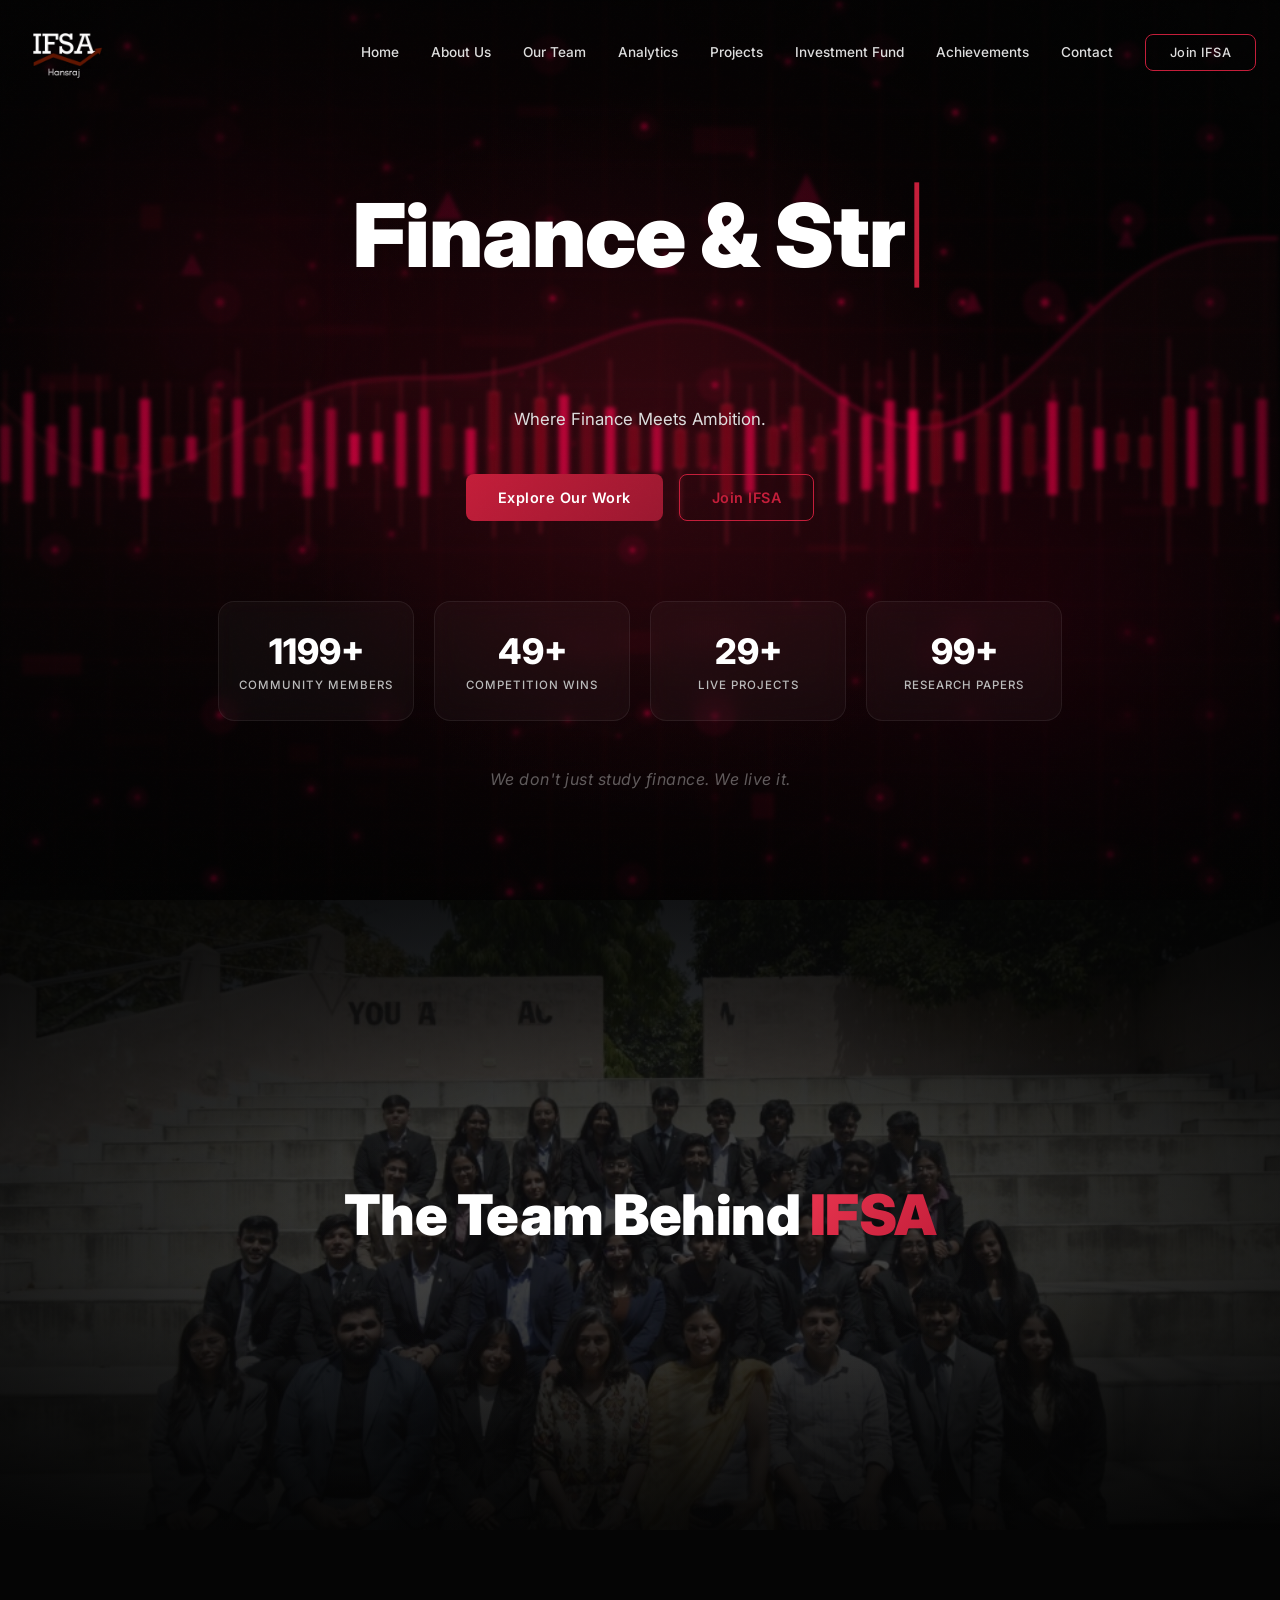
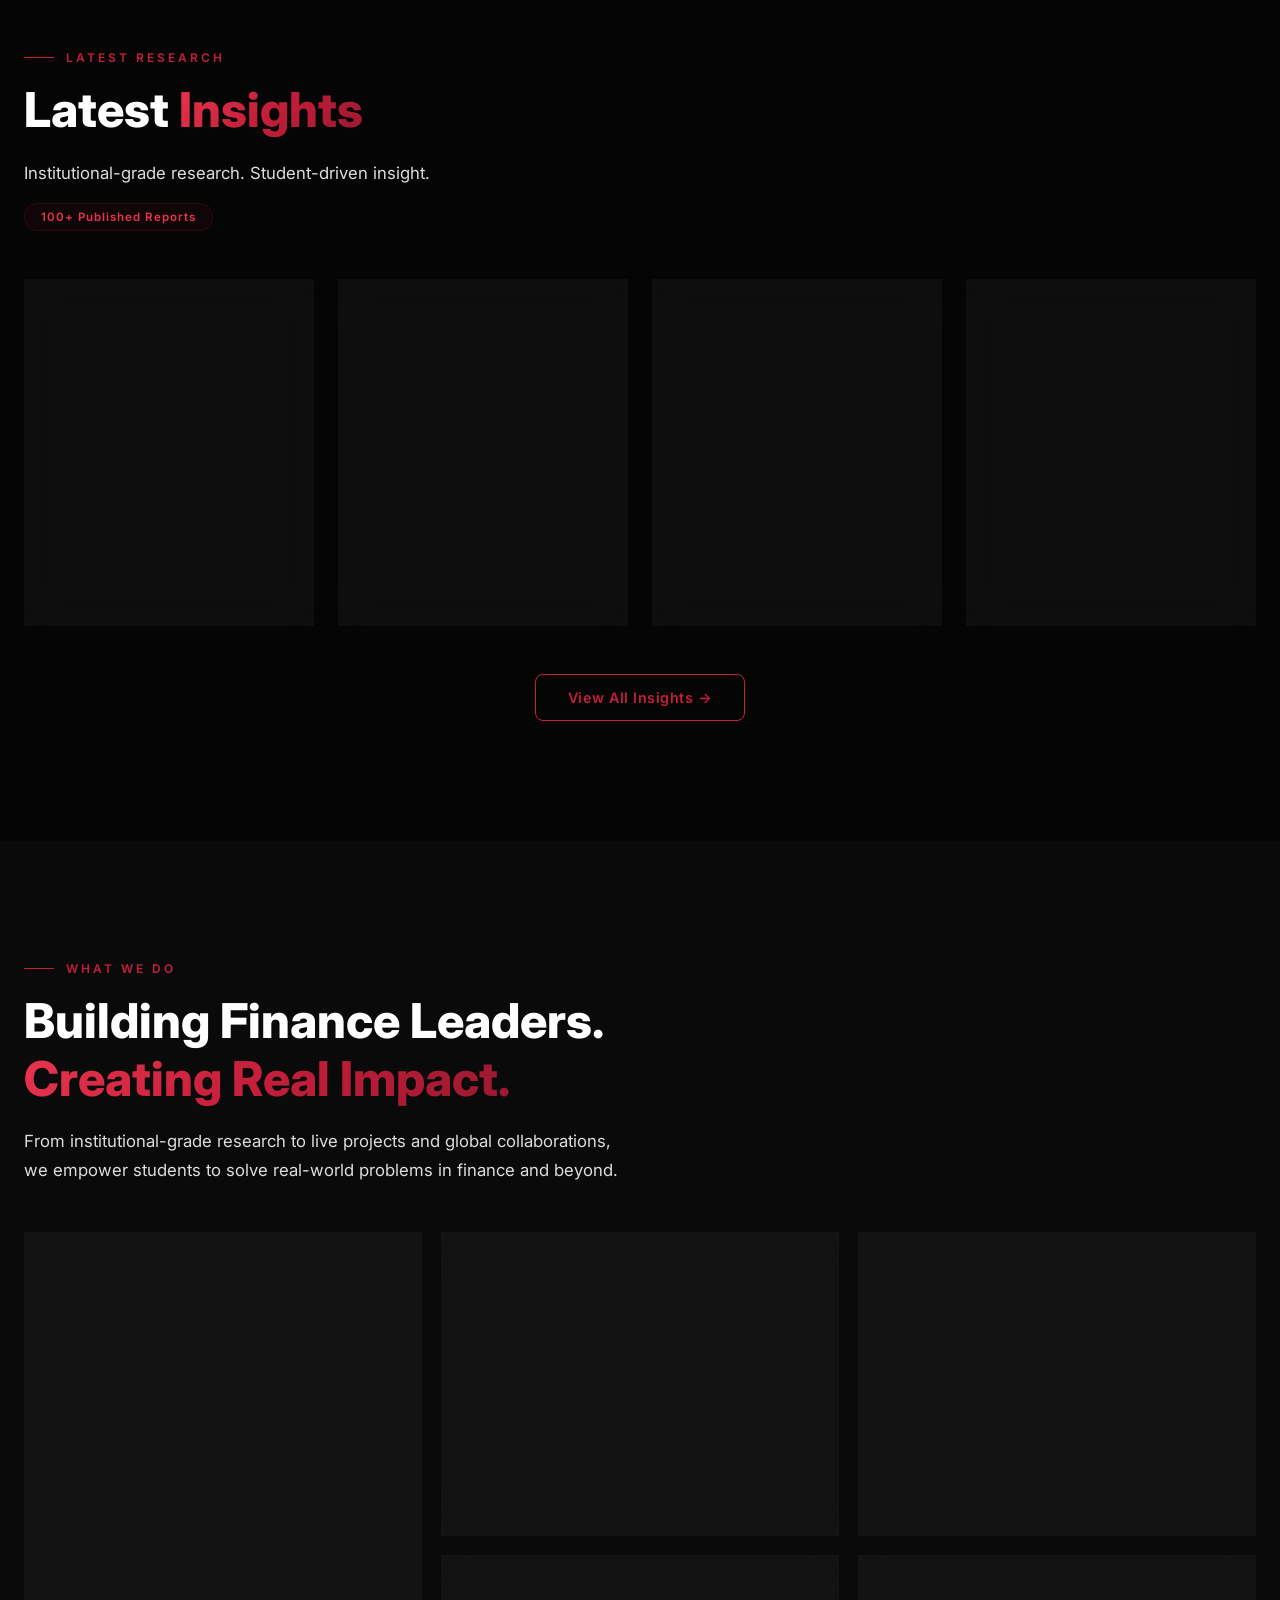
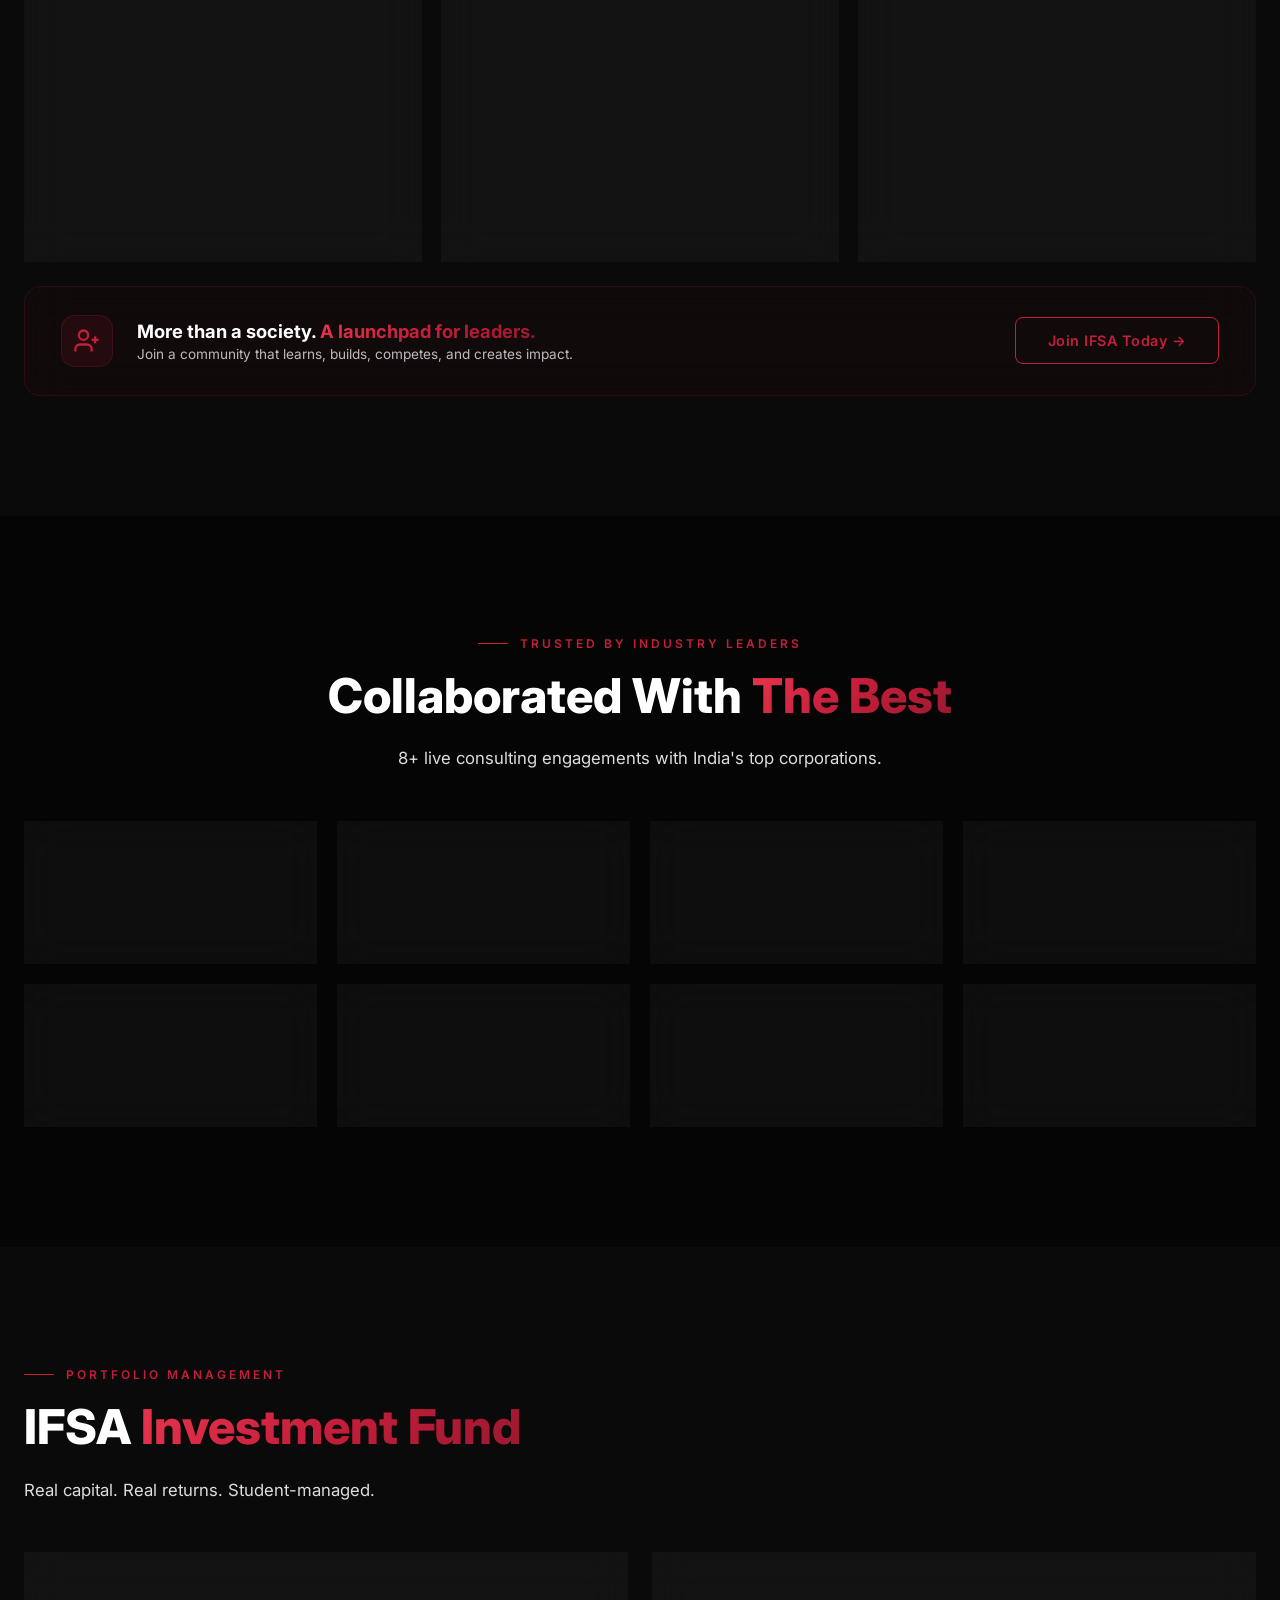
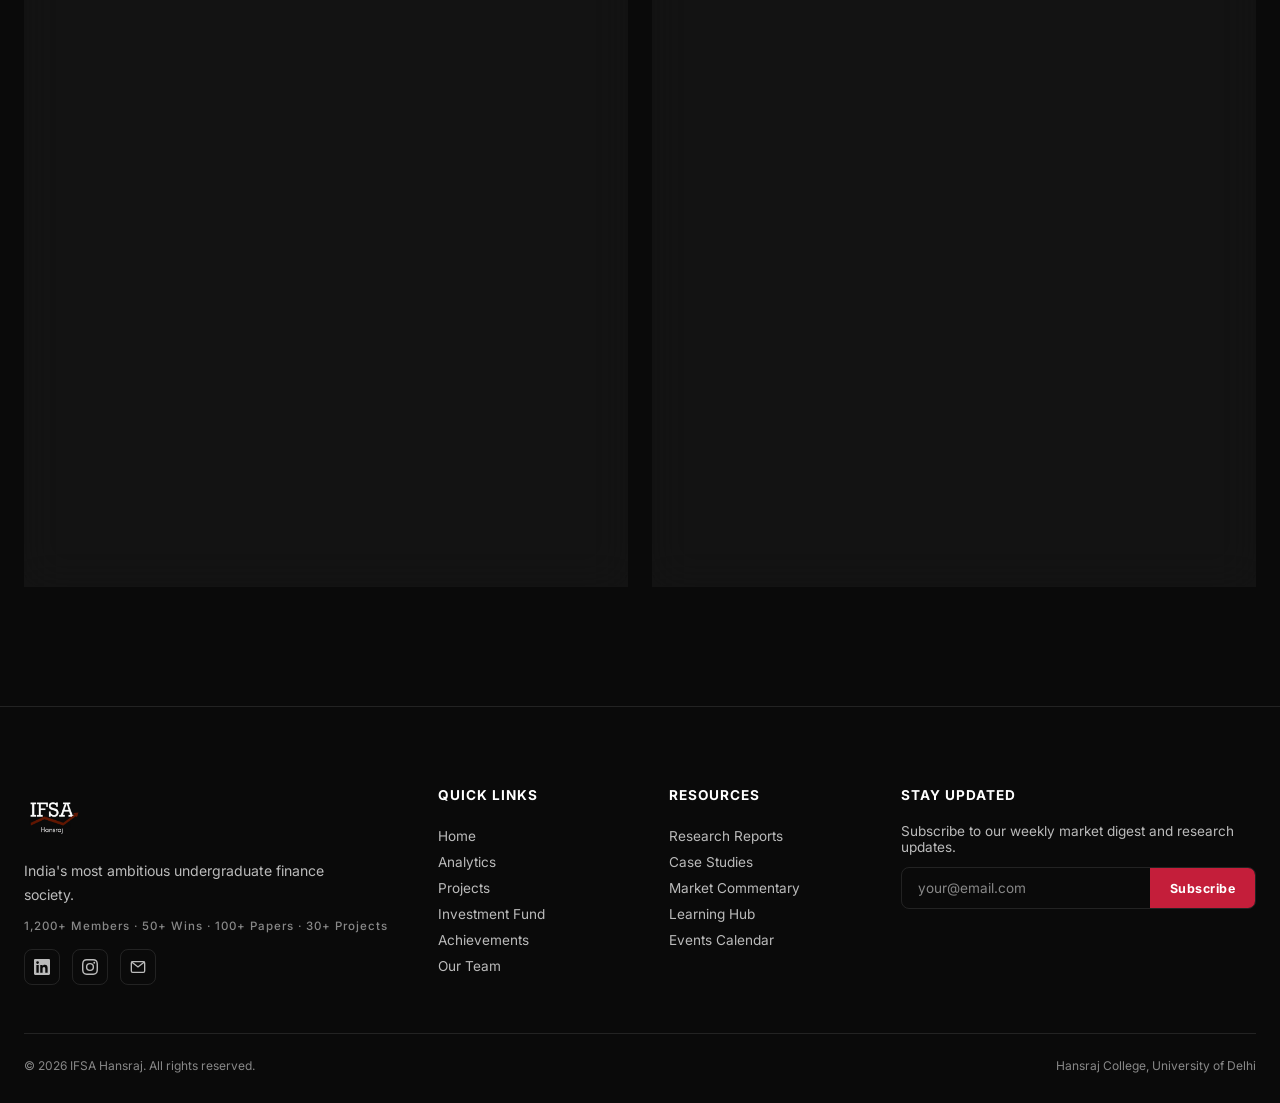
==== index.html @ 0f953695 "Add CX Partners logo - all 8 client logos complete" ====
<!DOCTYPE html>
<html lang="en">
<head>
  <meta charset="UTF-8">
  <meta name="viewport" content="width=device-width, initial-scale=1.0">
  <title>IFSA Hansraj — India's Premier Undergraduate Finance Society</title>
  <meta name="description" content="IFSA Hansraj is a student-run organization at Hansraj College driving impact through research, consulting, and capital markets. Join India's next generation of finance leaders.">
  <meta name="keywords" content="IFSA, Hansraj College, finance, consulting, research, capital markets, student organization">
  <link rel="stylesheet" href="styles.css">
</head>
<body>

<!-- ========== NAVBAR ========== -->
<nav class="navbar" id="navbar">
  <div class="container">
    <a href="#" class="nav-logo">
      <div class="logo-icon"><img src="images/ifsa-logo.png" alt="IFSA Logo"></div>
    </a>
    <div class="nav-links">
      <a href="#hero">Home</a>
      <a href="about.html">About Us</a>
      <a href="team.html">Our Team</a>
      <a href="analytics.html">Analytics</a>
      <a href="projects.html">Projects</a>
      <a href="#fund">Investment Fund</a>
      <a href="achievements.html">Achievements</a>
      <a href="#contact">Contact</a>
      <a href="#join" class="btn-outline nav-cta"><span>Join IFSA</span></a>
    </div>

    <div class="mobile-toggle" id="mobileToggle" onclick="toggleMobile()">
      <span></span><span></span><span></span>
    </div>
  </div>
</nav>

<div class="mobile-menu" id="mobileMenu">
  <a href="#hero" onclick="closeMobile()">Home</a>
  <a href="about.html" onclick="closeMobile()">About Us</a>
  <a href="team.html">Our Team</a>
  <a href="analytics.html">IFSA Analytics</a>
  <a href="projects.html">Projects</a>
  <a href="#fund" onclick="closeMobile()">Investment Fund</a>
  <a href="achievements.html">Achievements</a>
  <a href="#contact" onclick="closeMobile()">Contact Us</a>
  <a href="#join" class="btn-outline" onclick="closeMobile()">Join IFSA</a>
</div>

<!-- ========== HERO ========== -->
<section class="hero" id="hero">
  <canvas id="heroCanvas"></canvas>
  <div class="hero-vignette"></div>
  <div id="heroGlow" class="hero-glow"></div>
  <div class="hero-orb hero-orb-1"></div>
  <div class="hero-orb hero-orb-2"></div>


  <div class="container hero-content">
    <div class="hero-center">
      <h1 class="hero-headline fade-up stagger-1"><span id="typewriter"></span><span class="type-cursor">|</span></h1>
      <p class="hero-desc fade-up stagger-2">Where Finance Meets Ambition.</p>
      <div class="hero-buttons fade-up stagger-3">
        <a href="#whatwedo" class="btn-gold"><span>Explore Our Work</span></a>
        <a href="#join" class="btn-outline"><span>Join IFSA</span></a>
      </div>
    </div>

    <div class="stats-row fade-up stagger-4">
      <div class="stat-card">
        <div class="stat-number" data-target="1200">0</div>
        <div class="stat-label">Community Members</div>
      </div>
      <div class="stat-card">
        <div class="stat-number" data-target="50">0</div>
        <div class="stat-label">Competition Wins</div>
      </div>
      <div class="stat-card">
        <div class="stat-number" data-target="30">0</div>
        <div class="stat-label">Live Projects</div>
      </div>
      <div class="stat-card">
        <div class="stat-number" data-target="100">0</div>
        <div class="stat-label">Research Papers</div>
      </div>
    </div>

    <p class="hero-manifesto fade-up stagger-5">We don't just study finance. We live it.</p>
  </div>
</section>


<!-- ========== TEAM SHOWCASE ========== -->
<section class="team-showcase" id="team-showcase">
  <div class="team-image-wrap fade-in">
    <img src="images/hero.png" alt="IFSA Hansraj Team" class="team-hero-img">
    <div class="team-image-overlay">
      <h2>The Team Behind <span class="highlight">IFSA</span></h2>
    </div>
  </div>
</section>

<!-- ========== LATEST INSIGHTS ========== -->
<section class="section-padding" id="insights">
  <div class="container">
    <div class="fade-up">
      <div class="section-label">Latest Research</div>
      <h2 class="section-title">Latest <span class="gold-text">Insights</span></h2>
      <p class="section-subtitle">Institutional-grade research. Student-driven insight.</p>
      <div class="proof-badge fade-up">100+ Published Reports</div>
    </div>
    <div class="insights-grid">
      <div class="glass-card insight-card fade-up stagger-1">
        <div class="card-img"><img src="images/insight-economics.png" alt="Economics of Losing Money"></div>
        <div class="card-body">
          <span class="insight-tag">Behavioral Finance</span>
          <h3>Economics of Losing Money</h3>
          <p class="date">March 15, 2024</p>
        </div>
      </div>
      <div class="glass-card insight-card fade-up stagger-2">
        <div class="card-img"><img src="images/insight-energy.png" alt="The Energy Transition"></div>
        <div class="card-body">
          <span class="insight-tag">ESG & Sustainability</span>
          <h3>The Energy Transition: Funding the Shift</h3>
          <p class="date">February 28, 2024</p>
        </div>
      </div>
      <div class="glass-card insight-card fade-up stagger-3">
        <div class="card-img"><img src="images/insight-gold.png" alt="India's Gold Import Paradox"></div>
        <div class="card-body">
          <span class="insight-tag">Macroeconomics</span>
          <h3>Inside India's Gold Import Paradox</h3>
          <p class="date">February 10, 2024</p>
        </div>
      </div>
      <div class="glass-card insight-card fade-up stagger-4">
        <div class="card-img"><img src="images/insight-budget.png" alt="Union Budget 2024"></div>
        <div class="card-body">
          <span class="insight-tag">Policy Analysis</span>
          <h3>Union Budget 2024: Key Takeaways</h3>
          <p class="date">January 25, 2024</p>
        </div>
      </div>
    </div>
    <div class="insights-cta fade-up">
      <a href="#" class="btn-outline"><span>View All Insights →</span></a>
    </div>
  </div>
</section>

<!-- ========== WHAT WE DO (Bento Grid) ========== -->
<section class="section-padding" id="whatwedo" style="background: var(--dark-900);">
  <div class="container">
    <div class="fade-up" style="margin-bottom: 12px;">
      <div class="section-label">What We Do</div>
      <h2 class="section-title">Building Finance Leaders.<br><span class="gold-text">Creating Real Impact.</span></h2>
      <p class="section-subtitle">From institutional-grade research to live projects and global collaborations, we empower students to solve real-world problems in finance and beyond.</p>
    </div>
    <div class="bento-grid">
      <!-- 01 Research & Analytics (large) -->
      <div class="glass-card bento-card bento-large fade-up stagger-1">
        <div class="bento-header">
          <div class="bento-icon-wrap"><svg width="20" height="20" viewBox="0 0 24 24" fill="none" stroke="var(--gold)" stroke-width="2"><path d="M21 12V7H5a2 2 0 010-4h14v4"/><path d="M3 5v14a2 2 0 002 2h16v-5"/><path d="M18 12a2 2 0 100 4 2 2 0 000-4z"/></svg></div>
          <span class="bento-num">01</span>
        </div>
        <h3>Research & Analytics</h3>
        <p>Publishing institutional-grade equity research, macroeconomic analyses, and sector deep-dives followed by 1200+ finance enthusiasts.</p>
        <div class="bento-mini-stats">
          <div class="bento-mini-stat"><span class="bms-num">40+</span><span class="bms-label">Reports Published</span></div>
          <div class="bento-mini-stat"><span class="bms-num">1200+</span><span class="bms-label">Monthly Readers</span></div>
          <div class="bento-mini-stat"><span class="bms-num">10+</span><span class="bms-label">Sectors Covered</span></div>
        </div>
        <a href="analytics.html" class="bento-link">View Publications →</a>
      </div>

      <!-- 02 Competitions -->
      <div class="glass-card bento-card fade-up stagger-2">
        <div class="bento-header">
          <div class="bento-icon-wrap"><svg width="20" height="20" viewBox="0 0 24 24" fill="none" stroke="var(--gold)" stroke-width="2"><path d="M6 9H4.5a2.5 2.5 0 010-5H6"/><path d="M18 9h1.5a2.5 2.5 0 000-5H18"/><path d="M4 22h16"/><path d="M10 14.66V17c0 .55-.47.98-.97 1.21C7.85 18.75 7 20 7 22"/><path d="M14 14.66V17c0 .55.47.98.97 1.21C16.15 18.75 17 20 17 22"/><path d="M18 2H6v7a6 6 0 1012 0V2z"/></svg></div>
          <span class="bento-num">03</span>
        </div>
        <h3>Competitions</h3>
        <p>Representing IFSA across 50+ national and international competitions with a legacy of excellence.</p>
        <div class="bento-partner-logos">
          <span class="bento-partner">CFA Institute Challenge</span>
          <span class="bento-partner">Hult Prize</span>
          <span class="bento-partner">Goldman Sachs</span>
        </div>
      </div>

      <!-- 03 Global Exposure -->
      <div class="glass-card bento-card fade-up stagger-3">
        <div class="bento-header">
          <div class="bento-icon-wrap"><svg width="20" height="20" viewBox="0 0 24 24" fill="none" stroke="var(--gold)" stroke-width="2"><circle cx="12" cy="12" r="10"/><path d="M2 12h20"/><path d="M12 2a15.3 15.3 0 014 10 15.3 15.3 0 01-4 10 15.3 15.3 0 01-4-10 15.3 15.3 0 014-10z"/></svg></div>
          <span class="bento-num">05</span>
        </div>
        <h3>Global Exposure</h3>
        <p>Part of the International Finance Student Association network spanning 50+ countries with cross-border research collaborations.</p>
      </div>

      <!-- 04 Live Consulting -->
      <div class="glass-card bento-card fade-up stagger-4">
        <div class="bento-header">
          <div class="bento-icon-wrap"><svg width="20" height="20" viewBox="0 0 24 24" fill="none" stroke="var(--gold)" stroke-width="2"><path d="M16 21v-2a4 4 0 00-4-4H6a4 4 0 00-4 4v2"/><circle cx="9" cy="7" r="4"/><path d="M22 21v-2a4 4 0 00-3-3.87"/><path d="M16 3.13a4 4 0 010 7.75"/></svg></div>
          <span class="bento-num">02</span>
        </div>
        <h3>Live Consulting Projects</h3>
        <p>Partnering with corporates like Nykaa Fashion, HPCL, and REC on real-world strategy, market entry, and financial modeling engagements.</p>
        <div class="bento-partner-logos">
          <span class="bento-partner">Nykaa Fashion</span>
          <span class="bento-partner">HPCL</span>
          <span class="bento-partner">REC</span>
        </div>
        <a href="projects.html" class="bento-link">View Projects →</a>
      </div>

      <!-- 05 Investment Fund -->
      <div class="glass-card bento-card fade-up stagger-5">
        <div class="bento-header">
          <div class="bento-icon-wrap"><svg width="20" height="20" viewBox="0 0 24 24" fill="none" stroke="var(--gold)" stroke-width="2"><polyline points="22 7 13.5 15.5 8.5 10.5 2 17"/><polyline points="16 7 22 7 22 13"/></svg></div>
          <span class="bento-num">04</span>
        </div>
        <h3>Investment Fund</h3>
        <p>Managing a student-run investment fund with a diversified portfolio spanning equities, fixed income, and alternative assets.</p>
        <div class="bento-fund-preview">
          <span class="bfp-label">IFSA Fund Performance</span>
          <span class="bfp-value green">+18.7%</span>
          <span class="bfp-sub">YTD Return</span>
        </div>
      </div>
    </div>

    <!-- CTA -->
    <div class="bento-cta fade-up">
      <div class="bento-cta-inner glass-card">
        <div class="bento-cta-icon"><svg width="28" height="28" viewBox="0 0 24 24" fill="none" stroke="var(--gold)" stroke-width="2"><path d="M16 21v-2a4 4 0 00-4-4H6a4 4 0 00-4 4v2"/><circle cx="9" cy="7" r="4"/><line x1="19" y1="8" x2="19" y2="14"/><line x1="22" y1="11" x2="16" y2="11"/></svg></div>
        <div class="bento-cta-text">
          <h3>More than a society. <span class="gold-text">A launchpad for leaders.</span></h3>
          <p>Join a community that learns, builds, competes, and creates impact.</p>
        </div>
        <a href="#join" class="btn-outline"><span>Join IFSA Today →</span></a>
      </div>
    </div>
  </div>
</section>

<!-- ========== CLIENTS ========== -->
<section class="section-padding" id="clients">
  <div class="container">
    <div class="fade-up" style="text-align:center;">
      <div class="section-label" style="justify-content:center;">Trusted By Industry Leaders</div>
      <h2 class="section-title">Collaborated With <span class="gold-text">The Best</span></h2>
      <p class="section-subtitle" style="margin:0 auto;">8+ live consulting engagements with India's top corporations.</p>
    </div>
    <div class="clients-grid">
      <div class="glass-card client-card fade-up stagger-1"><img src="images/logos/nykaa-fashion.png" alt="Nykaa Fashion" class="client-logo"><span>Nykaa Fashion</span></div>
      <div class="glass-card client-card fade-up stagger-2"><img src="images/logos/hpcl.png" alt="HPCL" class="client-logo"><span>HPCL</span></div>
      <div class="glass-card client-card fade-up stagger-3"><img src="images/logos/rec.png" alt="REC" class="client-logo"><span>REC</span></div>
      <div class="glass-card client-card fade-up stagger-4"><img src="images/logos/decode-age.png" alt="Decode Age" class="client-logo"><span>Decode Age</span></div>
      <div class="glass-card client-card fade-up stagger-5"><img src="images/logos/cx-partners.png" alt="CX Partners" class="client-logo"><span>CX Partners</span></div>
      <div class="glass-card client-card fade-up stagger-6"><img src="images/logos/nsdl.png" alt="NSDL" class="client-logo"><span>NSDL</span></div>
      <div class="glass-card client-card fade-up stagger-7"><img src="images/logos/crowwd.png" alt="Crowwd" class="client-logo"><span>Crowwd</span></div>
      <div class="glass-card client-card fade-up stagger-8"><img src="images/logos/faad-network.png" alt="FAAD Network" class="client-logo"><span>FAAD Network</span></div>
    </div>
  </div>
</section>

<!-- ========== INVESTMENT FUND ========== -->
<section class="section-padding" id="fund" style="background: var(--dark-900);">
  <div class="container">
    <div class="fade-up">
      <div class="section-label">Portfolio Management</div>
      <h2 class="section-title">IFSA <span class="gold-text">Investment Fund</span></h2>
      <p class="section-subtitle">Real capital. Real returns. Student-managed.</p>
    </div>
    <div class="fund-grid">
      <div class="glass-card fund-panel fade-up stagger-1">
        <h3><span class="dot"></span> Portfolio Allocation</h3>
        <div class="donut-chart">
          <svg viewBox="0 0 120 120">
            <circle cx="60" cy="60" r="46" stroke="#1a3a1a" stroke-dasharray="289" stroke-dashoffset="0"/>
            <circle cx="60" cy="60" r="46" stroke="#C41E3A" stroke-dasharray="289" stroke-dashoffset="144.5"/>
            <circle cx="60" cy="60" r="46" stroke="#2196F3" stroke-dasharray="289" stroke-dashoffset="202.3"/>
            <circle cx="60" cy="60" r="46" stroke="#00C853" stroke-dasharray="289" stroke-dashoffset="231.2"/>
            <circle cx="60" cy="60" r="46" stroke="#FF9800" stroke-dasharray="289" stroke-dashoffset="260.1"/>
          </svg>
          <div class="donut-center">
            <span class="value">₹12.4L</span>
            <span class="label">AUM</span>
          </div>
        </div>
        <div class="chart-legend">
          <div class="legend-item"><span class="legend-dot" style="background:#C41E3A"></span>Equities 50%</div>
          <div class="legend-item"><span class="legend-dot" style="background:#2196F3"></span>Fixed Income 20%</div>
          <div class="legend-item"><span class="legend-dot" style="background:#00C853"></span>Gold 10%</div>
          <div class="legend-item"><span class="legend-dot" style="background:#FF9800"></span>Alternatives 10%</div>
          <div class="legend-item"><span class="legend-dot" style="background:#1a3a1a"></span>Cash 10%</div>
        </div>
      </div>
      <div class="glass-card fund-panel fade-up stagger-2">
        <h3><span class="dot"></span> Performance Metrics</h3>
        <div class="metric-row"><span class="metric-label">YTD Return</span><span class="metric-value green">+18.4%</span></div>
        <div class="metric-row"><span class="metric-label">Sharpe Ratio</span><span class="metric-value">1.82</span></div>
        <div class="metric-row"><span class="metric-label">Max Drawdown</span><span class="metric-value red">-6.2%</span></div>
        <div class="metric-row"><span class="metric-label">Alpha (vs Nifty 50)</span><span class="metric-value green">+4.1%</span></div>
        <div class="metric-row"><span class="metric-label">Beta</span><span class="metric-value">0.78</span></div>
        <div class="metric-row"><span class="metric-label">Win Rate</span><span class="metric-value green">68%</span></div>
        <h3 style="margin-top: 24px;"><span class="dot"></span> Top Holdings</h3>
        <div class="stock-cards">
          <div class="stock-card">
            <div class="ticker">HDFCBANK</div>
            <div class="company">HDFC Bank Ltd.</div>
            <div class="change up">▲ +12.3%</div>
          </div>
          <div class="stock-card">
            <div class="ticker">RELIANCE</div>
            <div class="company">Reliance Industries</div>
            <div class="change up">▲ +8.7%</div>
          </div>
          <div class="stock-card">
            <div class="ticker">TCS</div>
            <div class="company">Tata Consultancy</div>
            <div class="change down">▼ -2.1%</div>
          </div>
          <div class="stock-card">
            <div class="ticker">INFY</div>
            <div class="company">Infosys Ltd.</div>
            <div class="change up">▲ +5.4%</div>
          </div>
        </div>
      </div>
    </div>
  </div>
</section>

<!-- ========== FOOTER ========== -->
<footer class="footer" id="contact">
  <div class="container">
    <div class="footer-grid">
      <div class="footer-brand">
        <a href="#" class="nav-logo" style="font-size:1.5rem;">
          <div class="logo-icon" style="width:56px;height:56px;"><img src="images/ifsa-logo.png" alt="IFSA Logo"></div>
        </a>
        <p>India's most ambitious undergraduate finance society.</p>
        <div class="footer-proof">1,200+ Members · 50+ Wins · 100+ Papers · 30+ Projects</div>
        <div class="footer-social">
          <a href="https://www.linkedin.com/company/ifsa-network-hansraj-college/" target="_blank" rel="noopener" aria-label="LinkedIn"><svg width="16" height="16" viewBox="0 0 24 24" fill="currentColor"><path d="M20.447 20.452h-3.554v-5.569c0-1.328-.027-3.037-1.852-3.037-1.853 0-2.136 1.445-2.136 2.939v5.667H9.351V9h3.414v1.561h.046c.477-.9 1.637-1.85 3.37-1.85 3.601 0 4.267 2.37 4.267 5.455v6.286zM5.337 7.433a2.062 2.062 0 01-2.063-2.065 2.064 2.064 0 112.063 2.065zm1.782 13.019H3.555V9h3.564v11.452zM22.225 0H1.771C.792 0 0 .774 0 1.729v20.542C0 23.227.792 24 1.771 24h20.451C23.2 24 24 23.227 24 22.271V1.729C24 .774 23.2 0 22.222 0h.003z"/></svg></a>
          <a href="https://www.instagram.com/ifsa.hansraj/" target="_blank" rel="noopener" aria-label="Instagram"><svg width="16" height="16" viewBox="0 0 24 24" fill="currentColor"><path d="M12 2.163c3.204 0 3.584.012 4.85.07 3.252.148 4.771 1.691 4.919 4.919.058 1.265.069 1.645.069 4.849 0 3.205-.012 3.584-.069 4.849-.149 3.225-1.664 4.771-4.919 4.919-1.266.058-1.644.07-4.85.07-3.204 0-3.584-.012-4.849-.07-3.26-.149-4.771-1.699-4.919-4.92-.058-1.265-.07-1.644-.07-4.849 0-3.204.013-3.583.07-4.849.149-3.227 1.664-4.771 4.919-4.919 1.266-.057 1.645-.069 4.849-.069zM12 0C8.741 0 8.333.014 7.053.072 2.695.272.273 2.69.073 7.052.014 8.333 0 8.741 0 12c0 3.259.014 3.668.072 4.948.2 4.358 2.618 6.78 6.98 6.98C8.333 23.986 8.741 24 12 24c3.259 0 3.668-.014 4.948-.072 4.354-.2 6.782-2.618 6.979-6.98.059-1.28.073-1.689.073-4.948 0-3.259-.014-3.667-.072-4.947-.196-4.354-2.617-6.78-6.979-6.98C15.668.014 15.259 0 12 0zm0 5.838a6.162 6.162 0 100 12.324 6.162 6.162 0 000-12.324zM12 16a4 4 0 110-8 4 4 0 010 8zm6.406-11.845a1.44 1.44 0 100 2.881 1.44 1.44 0 000-2.881z"/></svg></a>
          <a href="mailto:hansraj@ifsa-network.com" aria-label="Email"><svg width="16" height="16" viewBox="0 0 24 24" fill="none" stroke="currentColor" stroke-width="2"><rect x="2" y="4" width="20" height="16" rx="2"/><path d="M22 4l-10 8L2 4"/></svg></a>
        </div>
      </div>
      <div class="footer-col">
        <h4>Quick Links</h4>
        <a href="#hero">Home</a>
        <a href="analytics.html">Analytics</a>
        <a href="projects.html">Projects</a>
        <a href="#fund">Investment Fund</a>
        <a href="achievements.html">Achievements</a>
        <a href="team.html">Our Team</a>
      </div>
      <div class="footer-col">
        <h4>Resources</h4>
        <a href="#">Research Reports</a>
        <a href="#">Case Studies</a>
        <a href="#">Market Commentary</a>
        <a href="#">Learning Hub</a>
        <a href="#">Events Calendar</a>
      </div>
      <div class="footer-col" id="join">
        <h4>Stay Updated</h4>
        <p style="font-size:0.85rem;color:var(--dark-300);margin-bottom:12px;">Subscribe to our weekly market digest and research updates.</p>
        <form name="newsletter" method="POST" data-netlify="true" netlify-honeypot="bot-field">
          <p style="display:none;"><label>Don't fill this out: <input name="bot-field" /></label></p>
          <div class="newsletter-input">
            <input type="email" name="email" placeholder="your@email.com" aria-label="Email for newsletter" required>
            <button type="submit">Subscribe</button>
          </div>
        </form>
      </div>
    </div>
    <div class="footer-bottom">
      <p>© 2024 IFSA Hansraj. All rights reserved.</p>
      <p>Hansraj College, University of Delhi</p>
    </div>

  </div>
</footer>

<!-- Scroll Progress Bar -->
<div class="scroll-progress" id="scrollProgress"></div>

<!-- ========== JAVASCRIPT ========== -->
<script src="content-loader.js"></script>
<script src="app.js"></script>

</body>
</html>
---- styles.css ----
/* ========== FONTS ========== */
@import url('https://fonts.googleapis.com/css2?family=Inter:wght@300;400;500;600;700;800;900&display=swap');

/* ========== CSS VARIABLES ========== */
:root {
  --gold: #C41E3A;
  --gold-light: #E8354F;
  --gold-dark: #9A1830;
  --gold-glow: rgba(196, 30, 58, 0.4);
  --dark-950: #050505;
  --dark-900: #0A0A0A;
  --dark-800: #111111;
  --dark-700: #1A1A1A;
  --dark-600: #222222;
  --dark-500: #333333;
  --dark-400: #888888;
  --dark-300: #BBBBBB;
  --dark-200: #DDDDDD;
  --dark-100: #F0F0F0;
  --green: #00C853;
  --red: #FF1744;
  --glass-bg: rgba(255, 255, 255, 0.04);
  --glass-border: rgba(255, 255, 255, 0.10);
  --glass-bg-hover: rgba(255, 255, 255, 0.07);
}

/* ========== RESET ========== */
*, *::before, *::after { margin: 0; padding: 0; box-sizing: border-box; }
html { scroll-behavior: smooth; font-size: 16px; }
body {
  font-family: 'Inter', -apple-system, BlinkMacSystemFont, sans-serif;
  background: var(--dark-950);
  color: #E0E0E0;
  overflow-x: hidden;
  -webkit-font-smoothing: antialiased;
}
/* Film grain overlay */
body::after {
  content: ''; position: fixed; inset: 0; z-index: 9999; pointer-events: none;
  background-image: url("data:image/svg+xml,%3Csvg viewBox='0 0 256 256' xmlns='http://www.w3.org/2000/svg'%3E%3Cfilter id='noise'%3E%3CfeTurbulence baseFrequency='0.9' numOctaves='4' stitchTiles='stitch'/%3E%3C/filter%3E%3Crect width='100%25' height='100%25' filter='url(%23noise)'/%3E%3C/svg%3E");
  opacity: 0.025; mix-blend-mode: overlay;
}
a { color: inherit; text-decoration: none; }
ul { list-style: none; }
img { max-width: 100%; display: block; }
button { font-family: inherit; cursor: pointer; border: none; background: none; }

/* ========== SCROLLBAR ========== */
::-webkit-scrollbar { width: 6px; }
::-webkit-scrollbar-track { background: var(--dark-900); }
::-webkit-scrollbar-thumb { background: var(--dark-500); border-radius: 3px; }
::-webkit-scrollbar-thumb:hover { background: var(--gold-dark); }

/* ========== UTILITIES ========== */
.container { max-width: 1280px; margin: 0 auto; padding: 0 24px; }
.section-padding { padding: 120px 0; }
.gold-text { background: linear-gradient(135deg, var(--gold-light), var(--gold), var(--gold-dark)); -webkit-background-clip: text; -webkit-text-fill-color: transparent; background-clip: text; }
.gold-line { width: 60px; height: 3px; background: linear-gradient(90deg, var(--gold), var(--gold-dark)); border-radius: 2px; }
.section-label { font-size: 0.75rem; font-weight: 600; letter-spacing: 3px; text-transform: uppercase; color: var(--gold); margin-bottom: 16px; display: flex; align-items: center; gap: 12px; }
.section-label::before { content: ''; width: 30px; height: 1px; background: var(--gold); }
.section-title { font-size: clamp(2rem, 4vw, 3rem); font-weight: 800; color: #fff; line-height: 1.2; margin-bottom: 20px; }
.section-subtitle { font-size: 1.05rem; color: var(--dark-200); line-height: 1.7; max-width: 600px; }

/* ========== GLASS CARD ========== */
.glass-card {
  background: var(--glass-bg);
  border: 1px solid var(--glass-border);
  border-radius: 16px;
  backdrop-filter: blur(20px);
  -webkit-backdrop-filter: blur(20px);
  transition: all 0.4s cubic-bezier(0.25, 0.46, 0.45, 0.94);
}
.glass-card:hover {
  background: var(--glass-bg-hover);
  border-color: rgba(196, 30, 58, 0.2);
  transform: translateY(-4px);
  box-shadow: 0 20px 60px rgba(0,0,0,0.3), 0 0 30px rgba(196, 30, 58, 0.05);
}

/* ========== BUTTONS ========== */
.btn-gold {
  display: inline-flex; align-items: center; gap: 8px;
  padding: 14px 32px; border-radius: 8px; font-weight: 600; font-size: 0.9rem;
  background: linear-gradient(135deg, var(--gold), var(--gold-dark));
  color: #fff; letter-spacing: 0.5px;
  transition: all 0.5s cubic-bezier(0.25,0.46,0.45,0.94);
  position: relative; overflow: hidden;
}
.btn-gold::before {
  content: ''; position: absolute; top: 0; left: -100%; width: 100%; height: 100%;
  background: linear-gradient(90deg, transparent, rgba(255,255,255,0.15), transparent);
  transition: left 0.6s ease;
}
.btn-gold:hover { transform: translateY(-3px); box-shadow: 0 10px 40px var(--gold-glow); }
.btn-gold:hover::before { left: 100%; }
.btn-gold span { position: relative; z-index: 1; }

.btn-outline {
  display: inline-flex; align-items: center; gap: 8px;
  padding: 14px 32px; border-radius: 8px; font-weight: 600; font-size: 0.9rem;
  border: 1.5px solid var(--gold); color: var(--gold);
  letter-spacing: 0.5px; transition: all 0.5s cubic-bezier(0.25,0.46,0.45,0.94);
  background: transparent; position: relative; overflow: hidden;
}
.btn-outline::before {
  content: ''; position: absolute; bottom: 0; left: 0; width: 100%; height: 0;
  background: rgba(196, 30, 58, 0.08);
  transition: height 0.4s ease;
  z-index: 0;
}
.btn-outline:hover::before { height: 100%; }
.btn-outline:hover {
  background: rgba(196, 30, 58, 0.1);
  box-shadow: 0 0 25px rgba(196, 30, 58, 0.15);
  transform: translateY(-3px);
}
.btn-outline span { position: relative; z-index: 1; }

/* ========== NAVBAR ========== */
.navbar {
  position: fixed; top: 0; left: 0; right: 0; z-index: 1000;
  padding: 12px 0;
  transition: all 0.4s ease;
}
.navbar.scrolled {
  background: rgba(5, 5, 5, 0.85);
  backdrop-filter: blur(20px); -webkit-backdrop-filter: blur(20px);
  padding: 8px 0;
  border-bottom: 1px solid var(--glass-border);
}
.navbar .container { display: flex; align-items: center; justify-content: space-between; }
.nav-logo { display: flex; align-items: center; gap: 10px; font-size: 1.3rem; font-weight: 800; }
.nav-logo .logo-icon {
  width: 80px; height: 80px; border-radius: 8px;
  overflow: hidden; display: flex; align-items: center; justify-content: center;
  background: transparent;
}
.nav-logo .logo-icon img { width: 100%; height: 100%; object-fit: contain; }
.nav-links { display: flex; align-items: center; gap: 32px; }
.nav-links a { font-size: 0.85rem; font-weight: 500; color: var(--dark-200); transition: color 0.3s; position: relative; }
.nav-links a::after { content: ''; position: absolute; bottom: -4px; left: 0; width: 0; height: 1.5px; background: var(--gold); transition: width 0.3s; }
.nav-links a:hover { color: #fff; }
.nav-links a:hover::after { width: 100%; }
.nav-cta { padding: 10px 24px !important; font-size: 0.8rem !important; }
.mobile-toggle { display: none; flex-direction: column; gap: 5px; cursor: pointer; z-index: 1001; }
.mobile-toggle span { width: 24px; height: 2px; background: #fff; transition: all 0.3s; border-radius: 1px; }
.mobile-toggle.active span:nth-child(1) { transform: rotate(45deg) translate(5px, 5px); }
.mobile-toggle.active span:nth-child(2) { opacity: 0; }
.mobile-toggle.active span:nth-child(3) { transform: rotate(-45deg) translate(5px, -5px); }
.mobile-menu {
  display: none; position: fixed; inset: 0; background: rgba(5,5,5,0.98);
  flex-direction: column; align-items: center; justify-content: center; gap: 28px;
  z-index: 999;
}
.mobile-menu.active { display: flex; }
.mobile-menu a { font-size: 1.2rem; font-weight: 600; color: var(--dark-200); transition: color 0.3s; }
.mobile-menu a:hover { color: var(--gold); }



/* ========== HERO ========== */
.hero {
  min-height: 100vh; position: relative; display: flex; align-items: center;
  justify-content: center; overflow: hidden; background: #030303;
}
#heroCanvas {
  position: absolute; inset: 0; z-index: 0; width: 100%; height: 100%;
  filter: blur(2px);
}
.hero-vignette {
  position: absolute; inset: 0; z-index: 1; pointer-events: none;
  background: radial-gradient(ellipse at center, transparent 30%, rgba(3,3,3,0.7) 100%);
}
.hero-content {
  position: relative; z-index: 2;
  padding-top: 140px; padding-bottom: 60px;
}
.hero-center { text-align: center; max-width: 880px; margin: 0 auto; }

/* Badge */
.hero-badge {
  display: inline-flex; align-items: center; gap: 10px;
  padding: 8px 20px; border-radius: 100px;
  background: rgba(196, 30, 58, 0.08);
  border: 1px solid rgba(196, 30, 58, 0.25);
  font-size: 0.75rem; font-weight: 600; color: var(--gold-light);
  letter-spacing: 1.5px; text-transform: uppercase;
  margin-bottom: 32px;
  animation: badgeGlow 3s ease-in-out infinite alternate;
}
.badge-dot {
  width: 6px; height: 6px; border-radius: 50%;
  background: var(--gold); animation: pulse-dot 2s infinite;
}
@keyframes badgeGlow {
  0% { box-shadow: 0 0 10px rgba(196,30,58,0); }
  100% { box-shadow: 0 0 25px rgba(196,30,58,0.12); }
}

.hero-headline {
  font-size: clamp(3rem, 7vw, 5.5rem); font-weight: 900;
  color: #fff; line-height: 1.02; margin-bottom: 24px;
  letter-spacing: -1px;
  min-height: 2.15em;
}
.hero-headline .highlight {
  background: linear-gradient(135deg, var(--gold-light), var(--gold));
  -webkit-background-clip: text; -webkit-text-fill-color: transparent;
  background-clip: text;
}
.type-cursor {
  color: var(--gold); font-weight: 300;
  animation: cursorBlink 0.8s step-end infinite;
}
@keyframes cursorBlink {
  0%, 100% { opacity: 1; }
  50% { opacity: 0; }
}
.hero-desc {
  font-size: 1.05rem; color: var(--dark-200); line-height: 1.8;
  max-width: 520px; margin: 0 auto 40px;
}
.hero-buttons {
  display: flex; gap: 16px; justify-content: center; flex-wrap: wrap;
  margin-bottom: 80px;
}

/* Stats Row */
.stats-row {
  display: grid; grid-template-columns: repeat(4, 1fr); gap: 20px;
  max-width: 900px; margin: 0 auto;
}
.stat-card {
  background: rgba(255,255,255,0.03); border: 1px solid rgba(255,255,255,0.07);
  border-radius: 16px; padding: 28px 20px; text-align: center;
  backdrop-filter: blur(12px); transition: all 0.4s;
  position: relative; overflow: hidden;
}
.stat-card::before {
  content: ''; position: absolute; top: 0; left: 50%; transform: translateX(-50%);
  width: 40px; height: 2px;
  background: linear-gradient(90deg, transparent, var(--gold), transparent);
  opacity: 0; transition: opacity 0.4s;
}
.stat-card:hover { border-color: rgba(196,30,58,0.3); transform: translateY(-3px); }
.stat-card:hover::before { opacity: 1; }
.stat-number { font-size: 2.2rem; font-weight: 800; color: #fff; margin-bottom: 6px; }
.stat-label { font-size: 0.72rem; color: var(--dark-300); font-weight: 500; letter-spacing: 1px; text-transform: uppercase; }

/* Scroll Indicator */
.hero-scroll-indicator {
  position: absolute; bottom: 32px; left: 50%; transform: translateX(-50%);
  z-index: 3; display: flex; flex-direction: column; align-items: center; gap: 8px;
}
.scroll-line {
  width: 1px; height: 40px; background: linear-gradient(180deg, var(--gold), transparent);
  animation: scrollPulse 2s ease-in-out infinite;
}
@keyframes scrollPulse {
  0%, 100% { opacity: 0.3; transform: scaleY(0.7); }
  50% { opacity: 1; transform: scaleY(1); }
}
.hero-scroll-indicator span {
  font-size: 0.6rem; letter-spacing: 3px; text-transform: uppercase;
  color: var(--dark-400); font-weight: 600;
}


/* ========== TICKER MARQUEE ========== */
.ticker-wrap {
  width: 100%; overflow: hidden;
  background: rgba(196, 30, 58, 0.04);
  border-top: 1px solid rgba(196, 30, 58, 0.12);
  border-bottom: 1px solid rgba(196, 30, 58, 0.12);
  padding: 14px 0;
}
.ticker-track {
  display: flex; align-items: center; gap: 40px;
  white-space: nowrap;
  animation: tickerScroll 30s linear infinite;
  width: max-content;
}
.ticker-item {
  font-size: 0.72rem; font-weight: 600; color: var(--dark-300);
  letter-spacing: 1px; text-transform: uppercase;
}
.ticker-dot {
  width: 4px; height: 4px; border-radius: 50%;
  background: rgba(196, 30, 58, 0.5); flex-shrink: 0;
}
@keyframes tickerScroll {
  0% { transform: translateX(0); }
  100% { transform: translateX(-50%); }
}

/* ========== TEAM SHOWCASE ========== */
.team-showcase {
  position: relative; overflow: hidden;
  background: #030303;
}
.team-image-wrap {
  position: relative; width: 100%; height: 70vh; min-height: 400px;
  overflow: hidden;
  opacity: 0; transform: translateY(80px) scale(0.95);
  transition: opacity 1.2s cubic-bezier(0.25,0.46,0.45,0.94),
              transform 1.2s cubic-bezier(0.25,0.46,0.45,0.94);
}
.team-image-wrap.visible {
  opacity: 1; transform: translateY(0) scale(1);
}
.team-hero-img {
  width: 100%; height: 100%; object-fit: cover;
  filter: brightness(0.35) saturate(0.7);
  transition: transform 8s ease-out;
}
.team-image-wrap.visible .team-hero-img {
  transform: scale(1.05);
}
.team-image-overlay {
  position: absolute; inset: 0; display: flex; align-items: center; justify-content: center;
  background:
    radial-gradient(ellipse at center, transparent 30%, rgba(3,3,3,0.85) 100%),
    linear-gradient(180deg, rgba(3,3,3,0.6) 0%, rgba(3,3,3,0.3) 40%, rgba(3,3,3,0.3) 60%, rgba(3,3,3,0.8) 100%);
}
.team-image-overlay h2 {
  font-size: clamp(2rem, 5vw, 3.5rem); font-weight: 900; color: #fff;
  text-align: center; letter-spacing: -0.5px;
}
.team-image-overlay .highlight {
  background: linear-gradient(135deg, var(--gold-light), var(--gold));
  -webkit-background-clip: text; -webkit-text-fill-color: transparent; background-clip: text;
}

/* ========== INSIGHTS ========== */
.insights-grid { display: grid; grid-template-columns: repeat(4, 1fr); gap: 24px; margin-top: 48px; }
.insight-card { border-radius: 16px; overflow: hidden; }
.insight-card .card-img { height: 200px; overflow: hidden; position: relative; }
.insight-card .card-img img { width: 100%; height: 100%; object-fit: cover; transition: transform 0.5s; }
.insight-card:hover .card-img img { transform: scale(1.08); }
.insight-card .card-body { padding: 20px; }
.insight-tag {
  display: inline-block; padding: 4px 12px; border-radius: 20px; font-size: 0.65rem;
  font-weight: 700; letter-spacing: 1px; text-transform: uppercase;
  background: rgba(196,30,58,0.15); color: var(--gold); margin-bottom: 12px;
}
.insight-card h3 { font-size: 1rem; font-weight: 700; color: #fff; line-height: 1.4; margin-bottom: 10px; }
.insight-card .date { font-size: 0.75rem; color: var(--dark-400); }
.insights-cta { text-align: center; margin-top: 48px; }

/* ========== BENTO GRID (What We Do) ========== */
.bento-grid {
  display: grid;
  grid-template-columns: 1fr 1fr 1fr;
  grid-template-rows: auto auto;
  gap: 20px;
  margin-top: 48px;
}
.bento-card {
  padding: 32px 28px;
  display: flex; flex-direction: column;
  position: relative; overflow: hidden;
}
.bento-large {
  grid-column: 1 / 2;
  grid-row: 1 / 3;
}
.bento-header {
  display: flex; align-items: center; justify-content: space-between;
  margin-bottom: 16px;
}
.bento-icon-wrap {
  width: 44px; height: 44px; border-radius: 12px;
  background: rgba(196,30,58,0.1); border: 1px solid rgba(196,30,58,0.2);
  display: flex; align-items: center; justify-content: center;
}
.bento-num {
  font-size: 1rem; font-weight: 800; color: var(--gold);
  opacity: 0.6; letter-spacing: -0.5px;
}
.bento-card h3 {
  font-size: 1.15rem; font-weight: 700; color: #fff; margin-bottom: 10px;
}
.bento-card p {
  font-size: 0.85rem; color: var(--dark-300); line-height: 1.7;
  margin-bottom: 16px; flex: 1;
}
.bento-mini-stats {
  display: flex; gap: 16px; margin-bottom: 16px;
  padding: 16px; border-radius: 12px;
  background: rgba(255,255,255,0.02); border: 1px solid var(--glass-border);
}
.bento-mini-stat { text-align: center; flex: 1; }
.bms-num {
  display: block; font-size: 1.2rem; font-weight: 800; color: #fff;
  margin-bottom: 2px;
}
.bms-label {
  display: block; font-size: 0.62rem; color: var(--dark-400);
  text-transform: uppercase; letter-spacing: 0.5px;
}
.bento-link {
  font-size: 0.82rem; font-weight: 600; color: var(--gold);
  display: inline-flex; align-items: center; gap: 4px;
  transition: gap 0.3s; margin-top: auto;
}
.bento-link:hover { gap: 10px; }
.bento-partner-logos {
  display: flex; flex-wrap: wrap; gap: 8px; margin-top: auto;
}
.bento-partner {
  padding: 5px 12px; border-radius: 6px; font-size: 0.68rem;
  font-weight: 600; letter-spacing: 0.5px;
  background: rgba(255,255,255,0.04); border: 1px solid var(--glass-border);
  color: var(--dark-300);
}
.bento-fund-preview {
  display: flex; align-items: baseline; gap: 12px; margin-top: auto;
  padding: 12px 16px; border-radius: 10px;
  background: rgba(255,255,255,0.02); border: 1px solid var(--glass-border);
}
.bfp-label {
  font-size: 0.68rem; color: var(--dark-400); text-transform: uppercase;
  letter-spacing: 0.5px; font-weight: 600;
}
.bfp-value {
  font-size: 1.3rem; font-weight: 800;
}
.bfp-value.green { color: var(--green); }
.bfp-sub {
  font-size: 0.68rem; color: var(--dark-400);
}
/* Bento CTA */
.bento-cta { margin-top: 24px; }
.bento-cta-inner {
  display: flex; align-items: center; gap: 24px;
  padding: 28px 36px; border-radius: 16px;
  background: rgba(196,30,58,0.04) !important;
  border: 1px solid rgba(196,30,58,0.15) !important;
}
.bento-cta-icon {
  width: 52px; height: 52px; border-radius: 14px; flex-shrink: 0;
  background: rgba(196,30,58,0.1); border: 1px solid rgba(196,30,58,0.2);
  display: flex; align-items: center; justify-content: center;
}
.bento-cta-text { flex: 1; }
.bento-cta-text h3 {
  font-size: 1.15rem; font-weight: 700; color: #fff; margin-bottom: 4px;
}
.bento-cta-text p {
  font-size: 0.85rem; color: var(--dark-300);
}

/* ========== CLIENTS ========== */
.clients-grid { display: grid; grid-template-columns: repeat(4, 1fr); gap: 20px; margin-top: 48px; }
.client-card {
  padding: 28px; text-align: center; display: flex; flex-direction: column;
  align-items: center; justify-content: center; gap: 14px;
  min-height: 120px;
}
.client-logo {
  width: 56px; height: 56px; object-fit: contain;
  filter: grayscale(100%) brightness(0.8); opacity: 0.7;
  transition: all 0.4s;
}
.client-card:hover .client-logo {
  filter: grayscale(0%) brightness(1); opacity: 1;
}
.client-card span {
  font-size: 0.75rem; font-weight: 700; letter-spacing: 2px; color: var(--dark-400);
  text-transform: uppercase; transition: all 0.4s;
}
.client-card:hover span { color: var(--gold); }

/* ========== INVESTMENT FUND ========== */
.fund-grid { display: grid; grid-template-columns: 1fr 1fr; gap: 24px; margin-top: 48px; }
.fund-panel { padding: 32px; }
.fund-panel h3 { font-size: 1.1rem; font-weight: 700; color: #fff; margin-bottom: 20px; display: flex; align-items: center; gap: 8px; }
.fund-panel h3 .dot { width: 8px; height: 8px; border-radius: 50%; background: var(--green); animation: pulse-dot 2s infinite; }
@keyframes pulse-dot { 0%, 100% { opacity: 1; } 50% { opacity: 0.4; } }

/* Chart */
.donut-chart { width: 200px; height: 200px; margin: 0 auto 24px; position: relative; }
.donut-chart svg { width: 100%; height: 100%; transform: rotate(-90deg); }
.donut-chart circle { fill: none; stroke-width: 28; transition: stroke-dashoffset 1s ease; }
.donut-center {
  position: absolute; inset: 0; display: flex; flex-direction: column;
  align-items: center; justify-content: center;
}
.donut-center .value { font-size: 1.5rem; font-weight: 800; color: #fff; }
.donut-center .label { font-size: 0.65rem; color: var(--dark-400); text-transform: uppercase; letter-spacing: 1px; }
.chart-legend { display: flex; flex-wrap: wrap; gap: 12px; justify-content: center; }
.legend-item { display: flex; align-items: center; gap: 6px; font-size: 0.75rem; color: var(--dark-300); }
.legend-dot { width: 8px; height: 8px; border-radius: 2px; }

/* Metrics */
.metric-row { display: flex; justify-content: space-between; padding: 14px 0; border-bottom: 1px solid var(--glass-border); }
.metric-row:last-child { border: none; }
.metric-label { font-size: 0.82rem; color: var(--dark-300); }
.metric-value { font-size: 0.88rem; font-weight: 700; color: #fff; }
.metric-value.green { color: var(--green); }
.metric-value.red { color: var(--red); }

/* Stock Cards */
.stock-cards { display: grid; grid-template-columns: 1fr 1fr; gap: 12px; margin-top: 16px; }
.stock-card {
  background: rgba(255,255,255,0.02); border: 1px solid var(--glass-border);
  border-radius: 10px; padding: 16px;
}
.stock-card .ticker { font-size: 0.85rem; font-weight: 700; color: var(--gold); }
.stock-card .company { font-size: 0.72rem; color: var(--dark-400); margin: 4px 0; }
.stock-card .change { font-size: 0.8rem; font-weight: 700; }
.stock-card .change.up { color: var(--green); }
.stock-card .change.down { color: var(--red); }

/* ========== ACHIEVEMENTS ========== */
.timeline { position: relative; margin-top: 60px; padding-left: 40px; }
.timeline::before {
  content: ''; position: absolute; left: 15px; top: 0; bottom: 0;
  width: 2px; background: linear-gradient(180deg, var(--gold), var(--dark-600));
}
.timeline-item { position: relative; margin-bottom: 40px; padding-left: 40px; }
.timeline-dot {
  position: absolute; left: -33px; top: 8px; width: 12px; height: 12px;
  border-radius: 50%; background: var(--gold);
  box-shadow: 0 0 12px var(--gold-glow);
}
.timeline-item .year { font-size: 0.75rem; font-weight: 700; color: var(--gold); letter-spacing: 2px; margin-bottom: 8px; }
.timeline-item h3 { font-size: 1.1rem; font-weight: 700; color: #fff; margin-bottom: 8px; }
.timeline-item p { font-size: 0.88rem; color: var(--dark-300); line-height: 1.6; }
.achievement-counters { display: grid; grid-template-columns: repeat(4, 1fr); gap: 20px; margin-top: 60px; }
.counter-card { text-align: center; padding: 32px; }
.counter-card .count { font-size: 2.5rem; font-weight: 900; margin-bottom: 8px; }
.counter-card .count-label { font-size: 0.8rem; color: var(--dark-300); font-weight: 500; }

/* ========== TEAM ========== */
.team-grid { display: grid; grid-template-columns: repeat(4, 1fr); gap: 24px; margin-top: 48px; }
.team-card { padding: 32px 24px; text-align: center; }
.team-avatar {
  width: 90px; height: 90px; border-radius: 50%; margin: 0 auto 16px;
  background: linear-gradient(135deg, var(--dark-600), var(--dark-700));
  display: flex; align-items: center; justify-content: center;
  font-size: 1.5rem; font-weight: 800; color: var(--gold);
  border: 2px solid var(--glass-border);
  transition: border-color 0.3s;
}
.team-card:hover .team-avatar { border-color: var(--gold); box-shadow: 0 0 20px var(--gold-glow); }
.team-card h3 { font-size: 1rem; font-weight: 700; color: #fff; margin-bottom: 4px; }
.team-card .role { font-size: 0.78rem; color: var(--gold); font-weight: 600; margin-bottom: 6px; }
.team-card .domain { font-size: 0.72rem; color: var(--dark-400); margin-bottom: 14px; }
.team-linkedin {
  display: inline-flex; align-items: center; justify-content: center;
  width: 32px; height: 32px; border-radius: 6px; border: 1px solid var(--glass-border);
  color: var(--dark-400); transition: all 0.3s; font-size: 0.8rem;
}
.team-linkedin:hover { color: var(--gold); border-color: var(--gold); background: rgba(196,30,58,0.1); }

/* ========== FOOTER ========== */
.footer { background: var(--dark-900); border-top: 1px solid var(--glass-border); padding: 80px 0 30px; }
.footer-grid { display: grid; grid-template-columns: 2fr 1fr 1fr 1.5fr; gap: 48px; margin-bottom: 48px; }
.footer-brand p { font-size: 0.88rem; color: var(--dark-300); line-height: 1.7; margin-top: 16px; max-width: 300px; }
.footer-col h4 { font-size: 0.85rem; font-weight: 700; color: #fff; margin-bottom: 20px; text-transform: uppercase; letter-spacing: 1px; }
.footer-col a { display: block; font-size: 0.85rem; color: var(--dark-300); padding: 5px 0; transition: color 0.3s; }
.footer-col a:hover { color: var(--gold); }
.newsletter-input {
  display: flex; margin-top: 12px; border: 1px solid var(--glass-border);
  border-radius: 8px; overflow: hidden;
}
.newsletter-input input {
  flex: 1; padding: 12px 16px; background: transparent; border: none;
  color: #fff; font-size: 0.85rem; font-family: inherit; outline: none;
}
.newsletter-input input::placeholder { color: var(--dark-400); }
.newsletter-input button {
  padding: 12px 20px; background: var(--gold); color: #fff;
  font-weight: 700; font-size: 0.78rem; letter-spacing: 0.5px;
  transition: background 0.3s;
}
.newsletter-input button:hover { background: var(--gold-light); }
.footer-social { display: flex; gap: 12px; margin-top: 16px; }
.footer-social a {
  width: 36px; height: 36px; border-radius: 8px; border: 1px solid var(--glass-border);
  display: flex; align-items: center; justify-content: center;
  color: var(--dark-300); transition: all 0.3s;
}
.footer-social a:hover { color: var(--gold); border-color: var(--gold); background: rgba(196,30,58,0.1); }
.footer-bottom { border-top: 1px solid var(--glass-border); padding-top: 24px; display: flex; justify-content: space-between; align-items: center; }
.footer-bottom p { font-size: 0.75rem; color: var(--dark-400); }

/* ========== ANIMATIONS ========== */
.fade-up { opacity: 0; transform: translateY(30px); transition: all 0.7s cubic-bezier(0.25, 0.46, 0.45, 0.94); }
.fade-up.visible { opacity: 1; transform: translateY(0); }
.fade-in { opacity: 0; transition: opacity 0.7s ease; }
.fade-in.visible { opacity: 1; }
.stagger-1 { transition-delay: 0.1s; }
.stagger-2 { transition-delay: 0.2s; }
.stagger-3 { transition-delay: 0.3s; }
.stagger-4 { transition-delay: 0.4s; }
.stagger-5 { transition-delay: 0.5s; }
.stagger-6 { transition-delay: 0.6s; }
.stagger-7 { transition-delay: 0.7s; }
.stagger-8 { transition-delay: 0.8s; }

@keyframes float { 0%, 100% { transform: translateY(0); } 50% { transform: translateY(-8px); } }
@keyframes glow { 0%, 100% { box-shadow: 0 0 5px var(--gold-glow); } 50% { box-shadow: 0 0 20px var(--gold-glow); } }
@keyframes shimmer { 0% { background-position: -200% 0; } 100% { background-position: 200% 0; } }

/* ========== HERO GLOW (mouse-reactive) ========== */
.hero-glow {
  position: absolute; inset: 0; z-index: 1; pointer-events: none;
  background: radial-gradient(600px circle at var(--glow-x, 50%) var(--glow-y, 50%), rgba(196,30,58,0.12), transparent 60%);
  transition: background 0.15s ease;
}

/* ========== HERO ORBS (slow floating gradients) ========== */
.hero-orb {
  position: absolute; border-radius: 50%; pointer-events: none; z-index: 0;
  filter: blur(80px); opacity: 0.18;
}
.hero-orb-1 {
  width: 500px; height: 500px; top: 10%; left: -5%;
  background: radial-gradient(circle, rgba(196,30,58,0.5), transparent 70%);
  animation: orbFloat1 14s ease-in-out infinite;
}
.hero-orb-2 {
  width: 400px; height: 400px; bottom: 10%; right: -5%;
  background: radial-gradient(circle, rgba(160,0,40,0.4), transparent 70%);
  animation: orbFloat2 18s ease-in-out infinite;
}
@keyframes orbFloat1 {
  0%,100% { transform: translate(0,0); } 50% { transform: translate(60px, -40px); }
}
@keyframes orbFloat2 {
  0%,100% { transform: translate(0,0); } 50% { transform: translate(-50px, 30px); }
}

/* ========== TERMINAL OVERLAYS ========== */
.terminal-overlay {
  position: absolute; z-index: 3; pointer-events: none;
  font-family: 'SF Mono', 'Fira Code', 'Consolas', monospace;
  font-size: 0.65rem; color: rgba(196,30,58,0.5); letter-spacing: 1px;
  display: flex; align-items: center; gap: 10px;
}
.terminal-tl { top: 100px; left: 28px; }
.terminal-tr { top: 100px; right: 28px; }
.terminal-bl { bottom: 28px; left: 28px; }
.terminal-sep { opacity: 0.3; }
.t-green { color: rgba(0,200,83,0.6); }
.live-dot {
  display: inline-block; width: 6px; height: 6px; border-radius: 50%;
  background: #00C853; margin-right: 6px; animation: pulse-dot 2s infinite;
}
.terminal-live { display: flex; align-items: center; }
.terminal-cursor { animation: cursorBlink 0.8s step-end infinite; }
.terminal-prompt { color: rgba(0,200,83,0.4); }

/* ========== HERO MANIFESTO ========== */
.hero-manifesto {
  font-size: 1rem; font-style: italic; color: rgba(255,255,255,0.35);
  letter-spacing: 0.5px; margin-top: 48px; text-align: center;
}

/* ========== HERO ACHIEVEMENT TICKER ========== */
.hero-ticker {
  width: 100%; overflow: hidden; padding: 12px 0;
  background: linear-gradient(90deg, rgba(196,30,58,0.06), rgba(196,30,58,0.02), rgba(196,30,58,0.06));
  border-bottom: 1px solid rgba(196,30,58,0.08);
}
.hero-ticker-track {
  display: flex; align-items: center; gap: 24px;
  white-space: nowrap; animation: tickerScroll 25s linear infinite;
  width: max-content;
  font-size: 0.68rem; font-weight: 700; letter-spacing: 3px;
  color: rgba(196,30,58,0.4); text-transform: uppercase;
}
.ht-dot { font-size: 0.4rem; opacity: 0.4; }

/* ========== PROOF BADGE ========== */
.proof-badge {
  display: inline-flex; align-items: center; gap: 8px;
  padding: 6px 16px; border-radius: 100px; margin-top: 16px;
  font-size: 0.72rem; font-weight: 600; letter-spacing: 1px;
  background: rgba(196,30,58,0.06); border: 1px solid rgba(196,30,58,0.15);
  color: var(--gold-light);
}

/* ========== SCROLL PROGRESS BAR ========== */
.scroll-progress {
  position: fixed; top: 0; left: 0; height: 2px; z-index: 9998;
  background: linear-gradient(90deg, var(--gold), var(--gold-light));
  width: 0%; transition: width 0.05s linear; pointer-events: none;
}

/* ========== FOOTER PROOF STRIP ========== */
.footer-proof {
  font-size: 0.72rem; color: var(--dark-400); letter-spacing: 1px;
  margin-top: 12px; font-weight: 500;
}

/* ========== SECTION DIVIDER GLOW ========== */
.section-glow-line {
  width: 100%; height: 1px; position: relative;
  background: linear-gradient(90deg, transparent, rgba(196,30,58,0.3), transparent);
}

/* ========== ENHANCED CLIENT/PARTNERSHIP CARDS ========== */
.client-card span {
  filter: grayscale(100%) brightness(0.6) !important;
  transition: all 0.5s cubic-bezier(0.25,0.46,0.45,0.94) !important;
}
.client-card:hover {
  box-shadow: 0 0 40px rgba(196,30,58,0.12);
  transform: translateY(-4px) scale(1.03);
}
.client-card:hover span {
  filter: grayscale(0%) brightness(1) !important;
  color: var(--gold) !important;
  text-shadow: 0 0 20px rgba(196,30,58,0.3);
}

/* ========== ENHANCED REVEAL ANIMATIONS ========== */
.reveal-scale { opacity: 0; transform: scale(0.95); filter: blur(4px); transition: all 0.8s cubic-bezier(0.25,0.46,0.45,0.94); }
.reveal-scale.visible { opacity: 1; transform: scale(1); filter: blur(0); }

/* ========== FILM GRAIN FLICKER ========== */
@keyframes grainFlicker {
  0%, 100% { opacity: 0.025; }
  50% { opacity: 0.035; }
}
body::after { animation: grainFlicker 4s ease-in-out infinite; }

/* ========== RESPONSIVE ========== */
@media (max-width: 1024px) {
  .nav-links { display: none; }
  .mobile-toggle { display: flex; }
  .insights-grid { grid-template-columns: repeat(2, 1fr); }
  .bento-grid { grid-template-columns: 1fr 1fr; }
  .bento-large { grid-row: auto; }
  .clients-grid { grid-template-columns: repeat(3, 1fr); }
  .fund-grid { grid-template-columns: 1fr; }
  .team-grid { grid-template-columns: repeat(2, 1fr); }
  .footer-grid { grid-template-columns: repeat(2, 1fr); }
  .achievement-counters { grid-template-columns: repeat(2, 1fr); }
  .terminal-overlay { display: none; }
  .hero-orb-1 { width: 300px; height: 300px; }
  .hero-orb-2 { width: 250px; height: 250px; }
}
@media (max-width: 768px) {
  .section-padding { padding: 80px 0; }
  .stats-row { grid-template-columns: repeat(2, 1fr); gap: 12px; }
  .insights-grid { grid-template-columns: 1fr; }
  .bento-grid { grid-template-columns: 1fr; }
  .bento-cta-inner { flex-direction: column; text-align: center; }
  .clients-grid { grid-template-columns: repeat(2, 1fr); }
  .team-grid { grid-template-columns: repeat(2, 1fr); }
  .footer-grid { grid-template-columns: 1fr; }
  .hero-headline { font-size: clamp(2rem, 10vw, 3rem); min-height: auto; }
  .hero-desc { font-size: 0.95rem; }
  .hero-buttons { flex-direction: column; align-items: center; }
  .hero-content { padding-top: 110px; padding-bottom: 40px; }
  .hero-manifesto { font-size: 0.88rem; margin-top: 32px; }
  .footer-bottom { flex-direction: column; gap: 12px; text-align: center; }
  .hero-ticker-track { font-size: 0.6rem; letter-spacing: 2px; }
  .ticker-item { font-size: 0.65rem; }
  .section-title { font-size: clamp(1.6rem, 5vw, 2.5rem); }
  .hero-orb { display: none; }
}
@media (max-width: 480px) {
  .stats-row { grid-template-columns: 1fr 1fr; }
  .team-grid { grid-template-columns: 1fr; }
  .achievement-counters { grid-template-columns: 1fr 1fr; }
  .stock-cards { grid-template-columns: 1fr; }
  .stat-card { padding: 20px 14px; }
  .stat-number { font-size: 1.8rem; }
  .hero-headline { font-size: 1.8rem; }
  .clients-grid { grid-template-columns: 1fr; }
}

/* Reduce motion for accessibility */
@media (prefers-reduced-motion: reduce) {
  *, *::before, *::after { animation-duration: 0.01ms !important; transition-duration: 0.01ms !important; }
  .hero-orb, .hero-glow { display: none; }
}
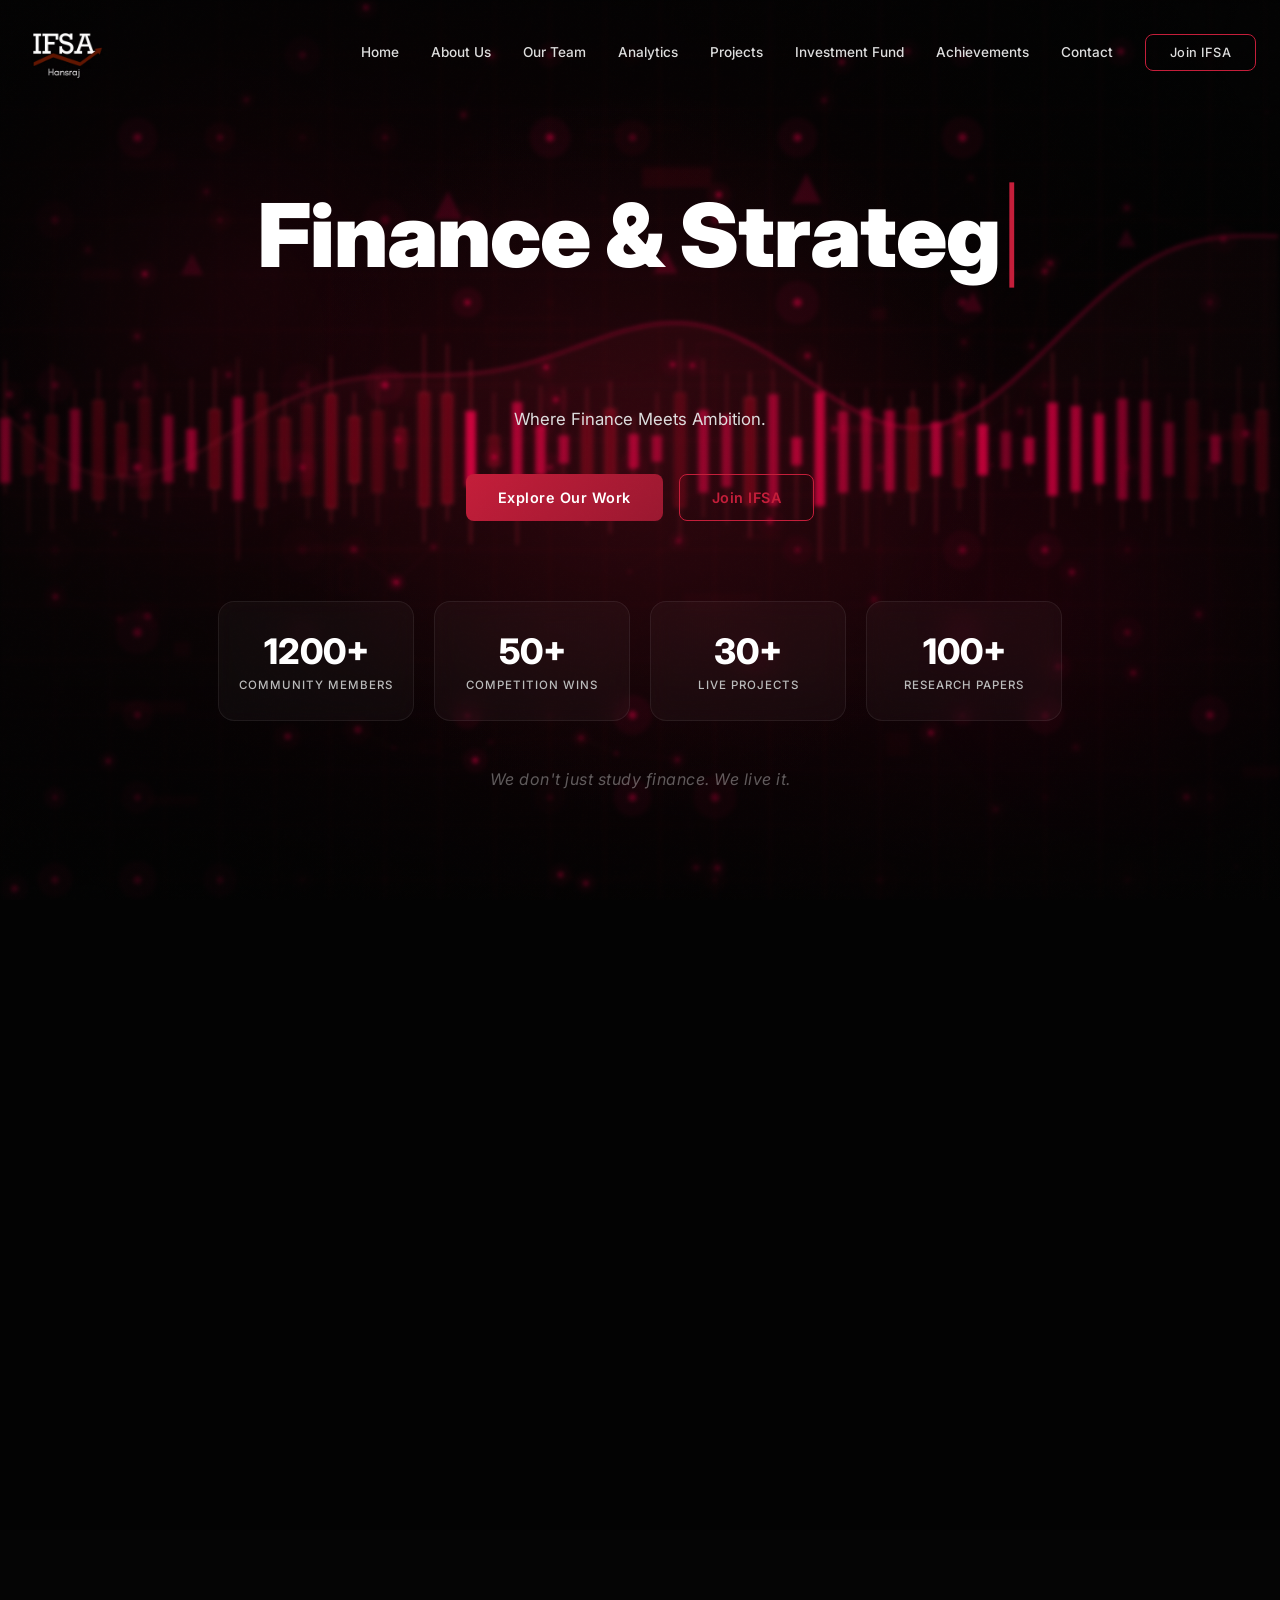
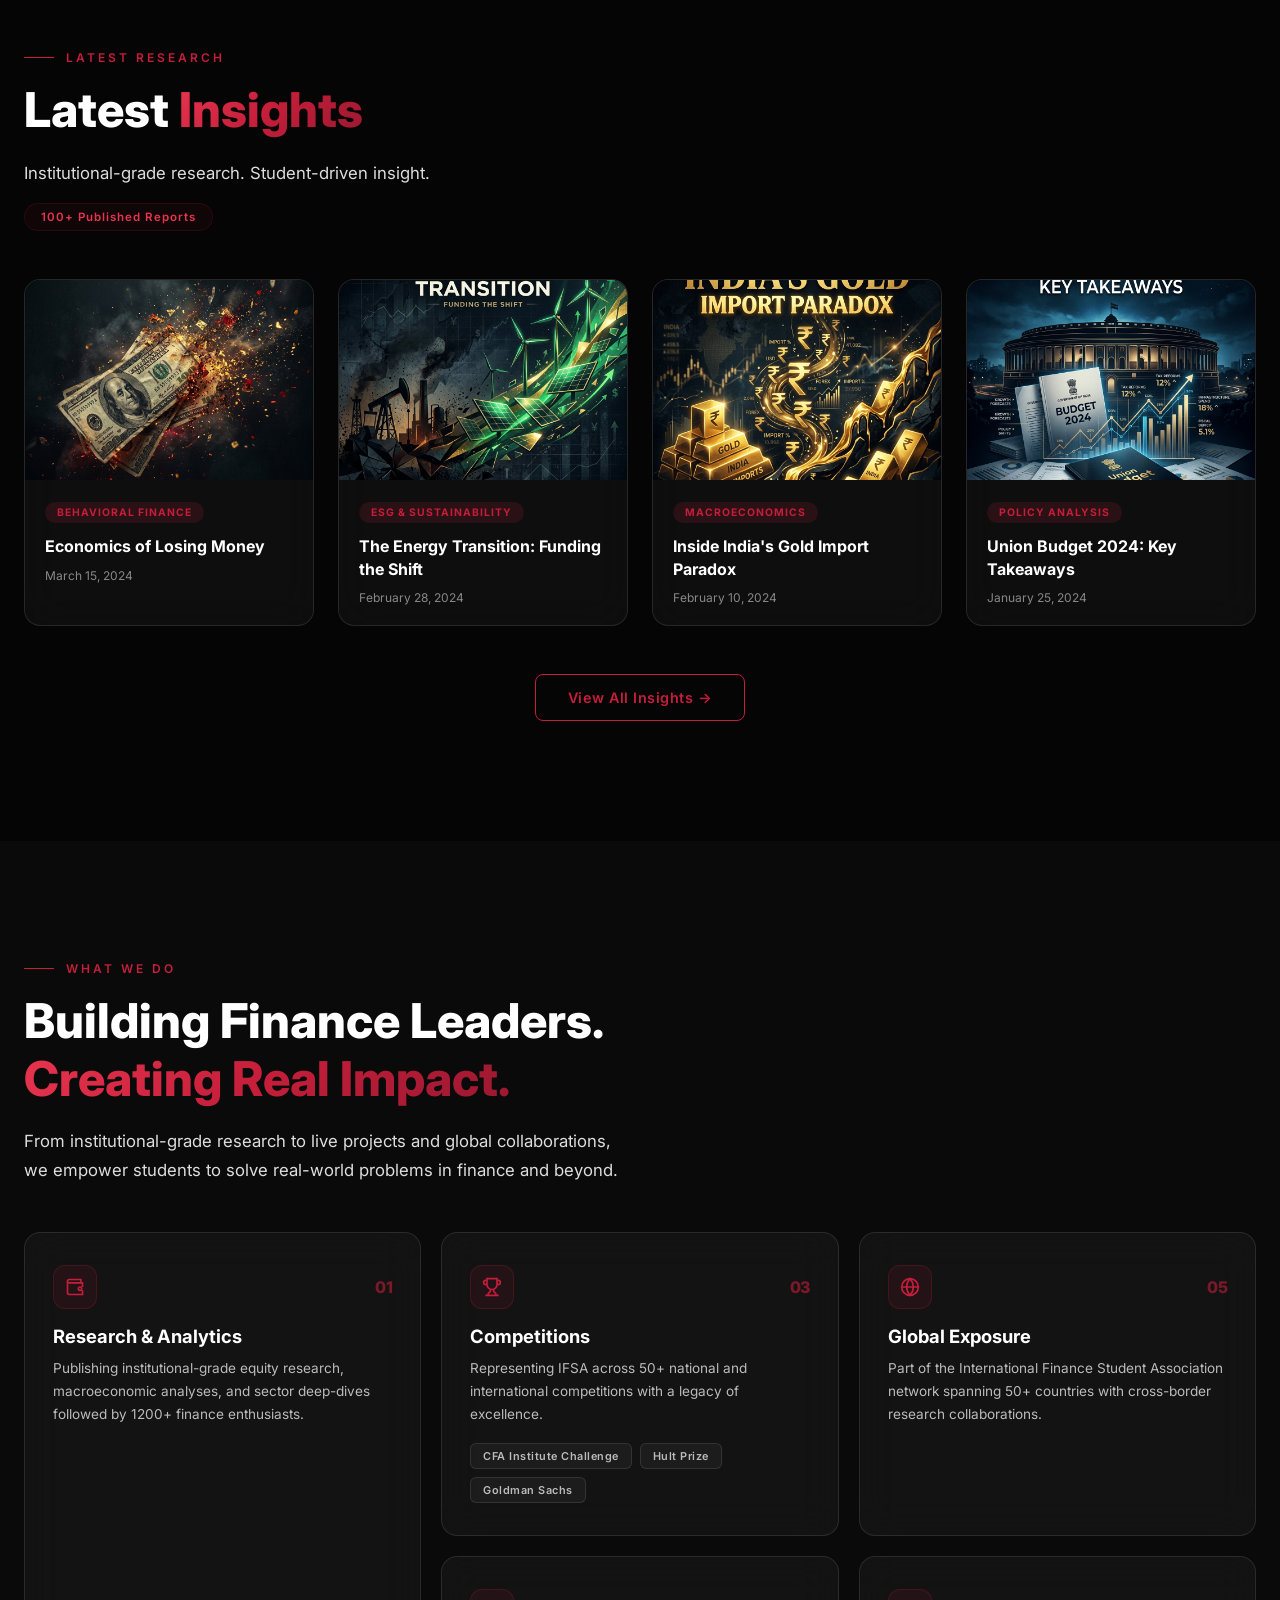
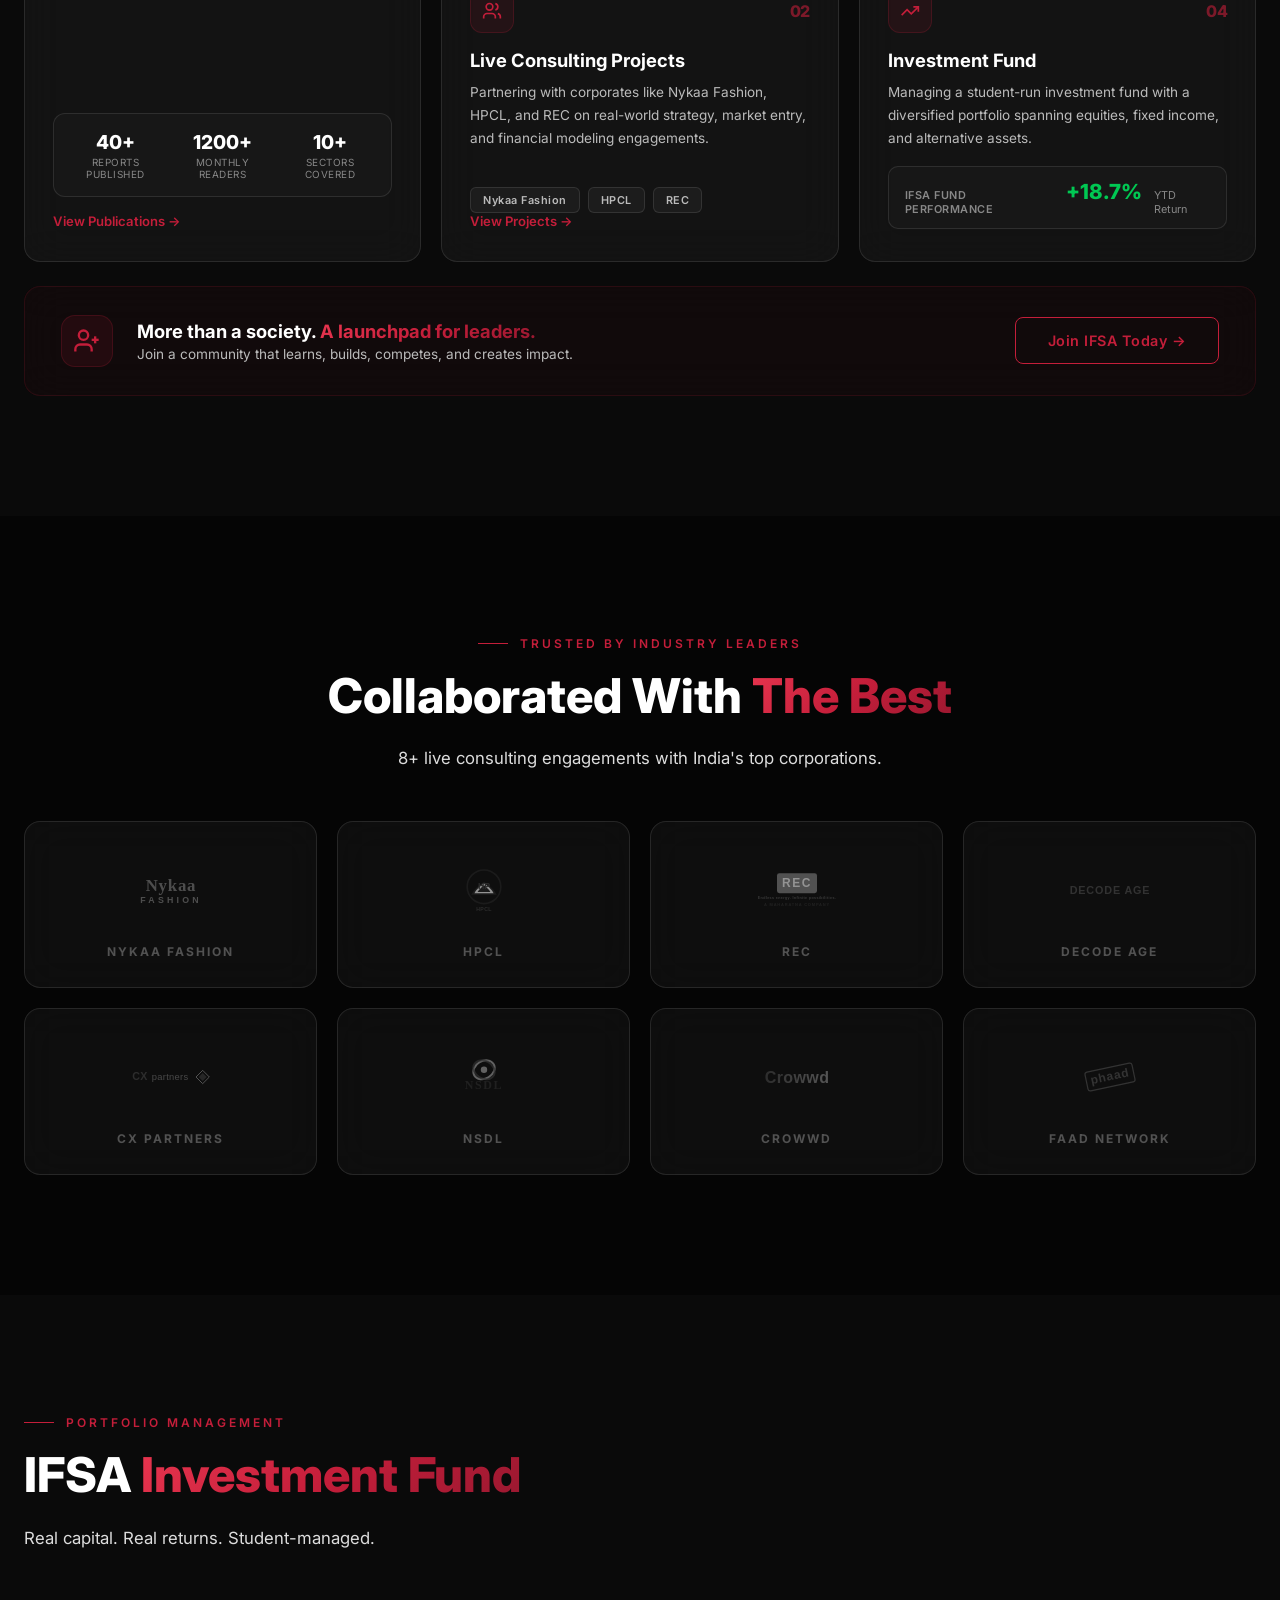
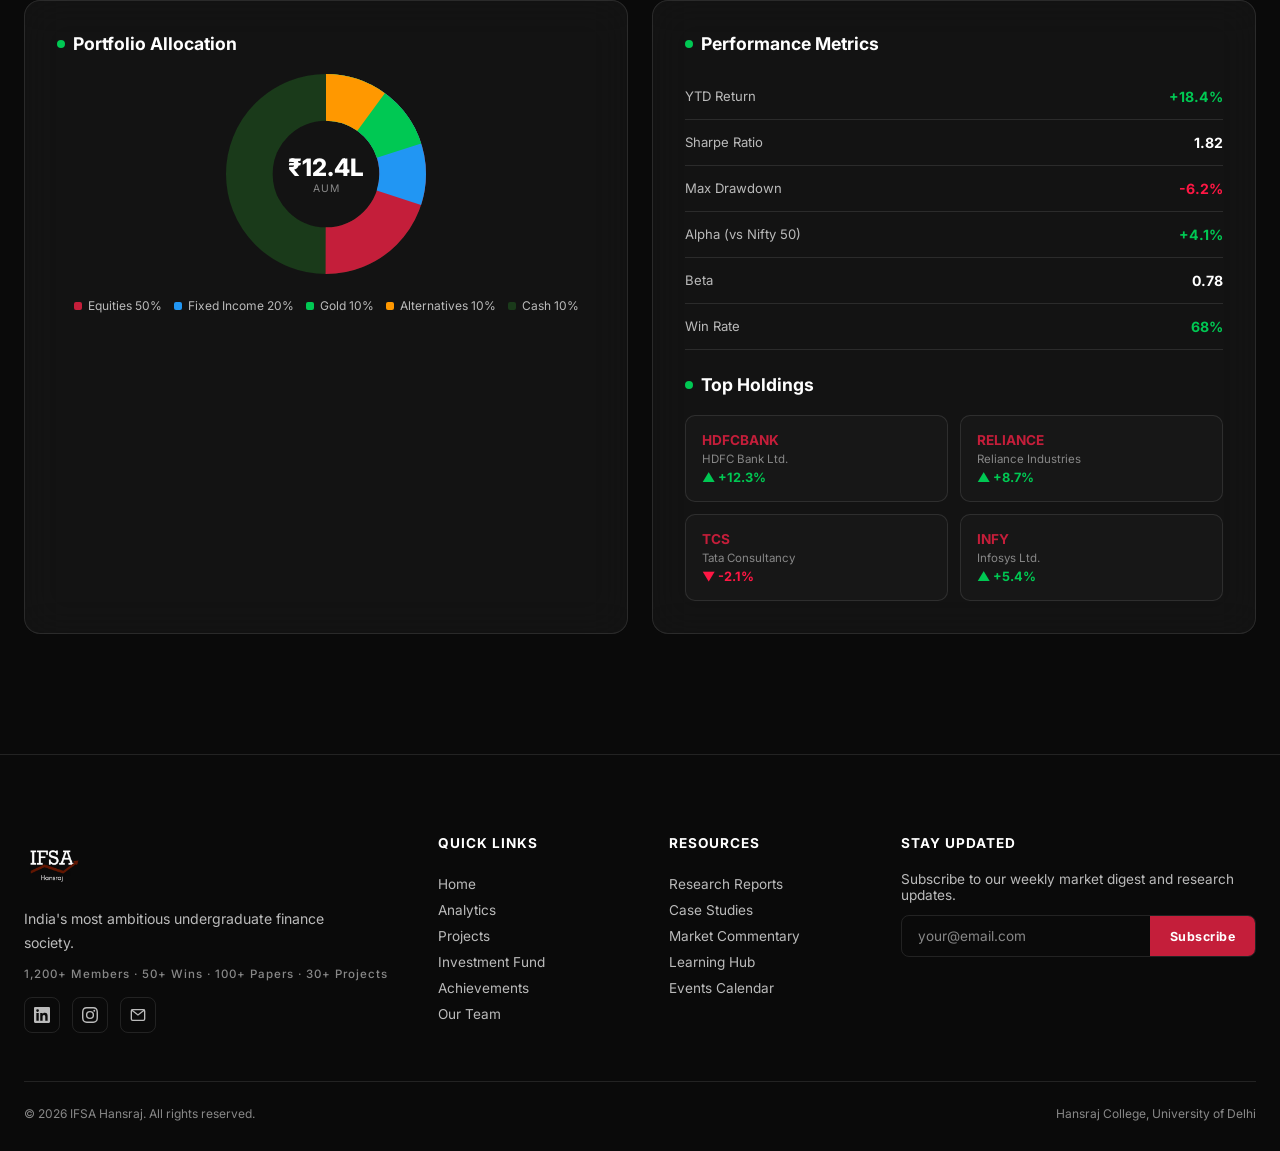
==== commit ccd59b0e: "Replace PNG logos with clean SVG versions — crisp at any size, no backgrounds" ====
--- a/index.html
+++ b/index.html
@@ -253,14 +253,14 @@
       <p class="section-subtitle" style="margin:0 auto;">8+ live consulting engagements with India's top corporations.</p>
     </div>
     <div class="clients-grid">
-      <div class="glass-card client-card fade-up stagger-1"><img src="images/logos/nykaa-fashion.png" alt="Nykaa Fashion" class="client-logo"><span>Nykaa Fashion</span></div>
-      <div class="glass-card client-card fade-up stagger-2"><img src="images/logos/hpcl.png" alt="HPCL" class="client-logo"><span>HPCL</span></div>
-      <div class="glass-card client-card fade-up stagger-3"><img src="images/logos/rec.png" alt="REC" class="client-logo"><span>REC</span></div>
-      <div class="glass-card client-card fade-up stagger-4"><img src="images/logos/decode-age.png" alt="Decode Age" class="client-logo"><span>Decode Age</span></div>
-      <div class="glass-card client-card fade-up stagger-5"><img src="images/logos/cx-partners.png" alt="CX Partners" class="client-logo"><span>CX Partners</span></div>
-      <div class="glass-card client-card fade-up stagger-6"><img src="images/logos/nsdl.png" alt="NSDL" class="client-logo"><span>NSDL</span></div>
-      <div class="glass-card client-card fade-up stagger-7"><img src="images/logos/crowwd.png" alt="Crowwd" class="client-logo"><span>Crowwd</span></div>
-      <div class="glass-card client-card fade-up stagger-8"><img src="images/logos/faad-network.png" alt="FAAD Network" class="client-logo"><span>FAAD Network</span></div>
+      <div class="glass-card client-card fade-up stagger-1"><img src="images/logos/nykaa-fashion.svg" alt="Nykaa Fashion" class="client-logo"><span>Nykaa Fashion</span></div>
+      <div class="glass-card client-card fade-up stagger-2"><img src="images/logos/hpcl.svg" alt="HPCL" class="client-logo"><span>HPCL</span></div>
+      <div class="glass-card client-card fade-up stagger-3"><img src="images/logos/rec.svg" alt="REC" class="client-logo"><span>REC</span></div>
+      <div class="glass-card client-card fade-up stagger-4"><img src="images/logos/decode-age.svg" alt="Decode Age" class="client-logo"><span>Decode Age</span></div>
+      <div class="glass-card client-card fade-up stagger-5"><img src="images/logos/cx-partners.svg" alt="CX Partners" class="client-logo"><span>CX Partners</span></div>
+      <div class="glass-card client-card fade-up stagger-6"><img src="images/logos/nsdl.svg" alt="NSDL" class="client-logo"><span>NSDL</span></div>
+      <div class="glass-card client-card fade-up stagger-7"><img src="images/logos/crowwd.svg" alt="Crowwd" class="client-logo"><span>Crowwd</span></div>
+      <div class="glass-card client-card fade-up stagger-8"><img src="images/logos/faad-network.svg" alt="FAAD Network" class="client-logo"><span>FAAD Network</span></div>
     </div>
   </div>
 </section>
--- a/styles.css
+++ b/styles.css
@@ -458,7 +458,7 @@
   min-height: 120px;
 }
 .client-logo {
-  width: 56px; height: 56px; object-fit: contain;
+  width: 80px; height: 80px; object-fit: contain;
   filter: grayscale(100%) brightness(0.8); opacity: 0.7;
   transition: all 0.4s;
 }
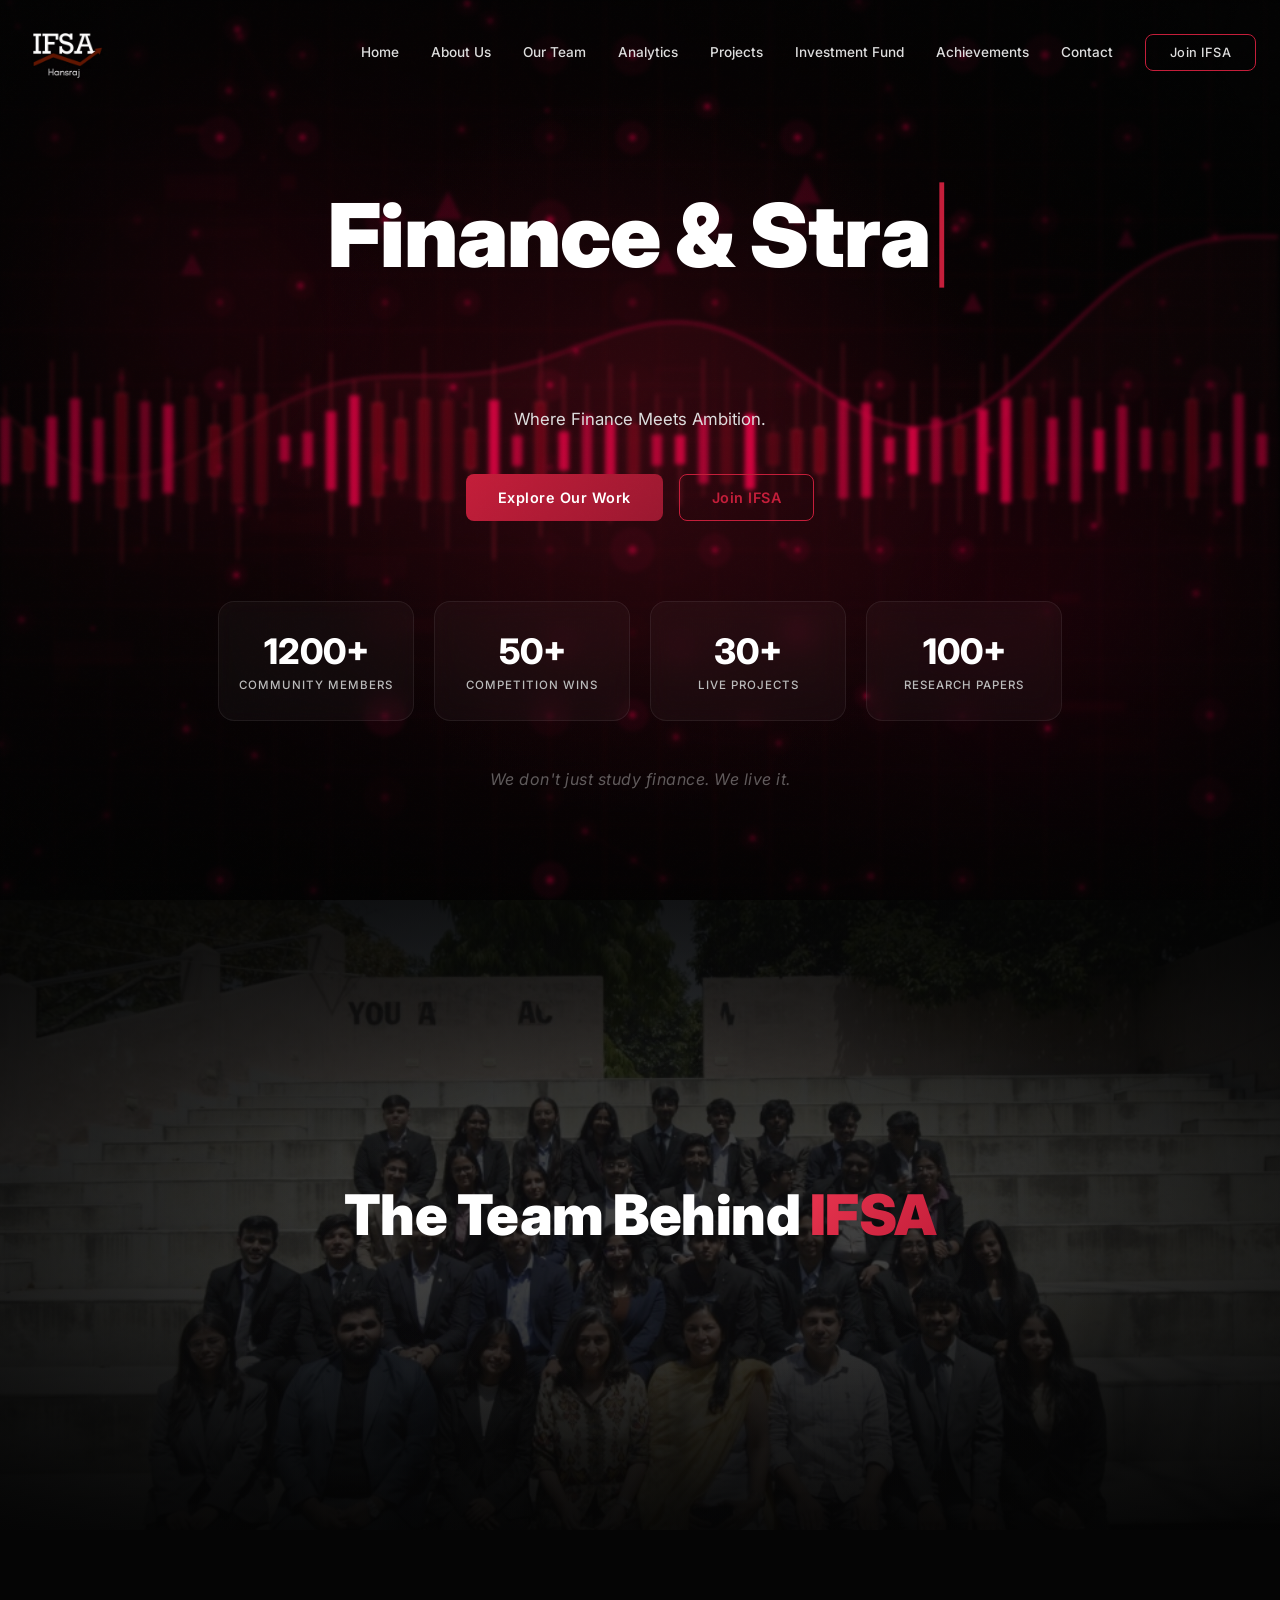
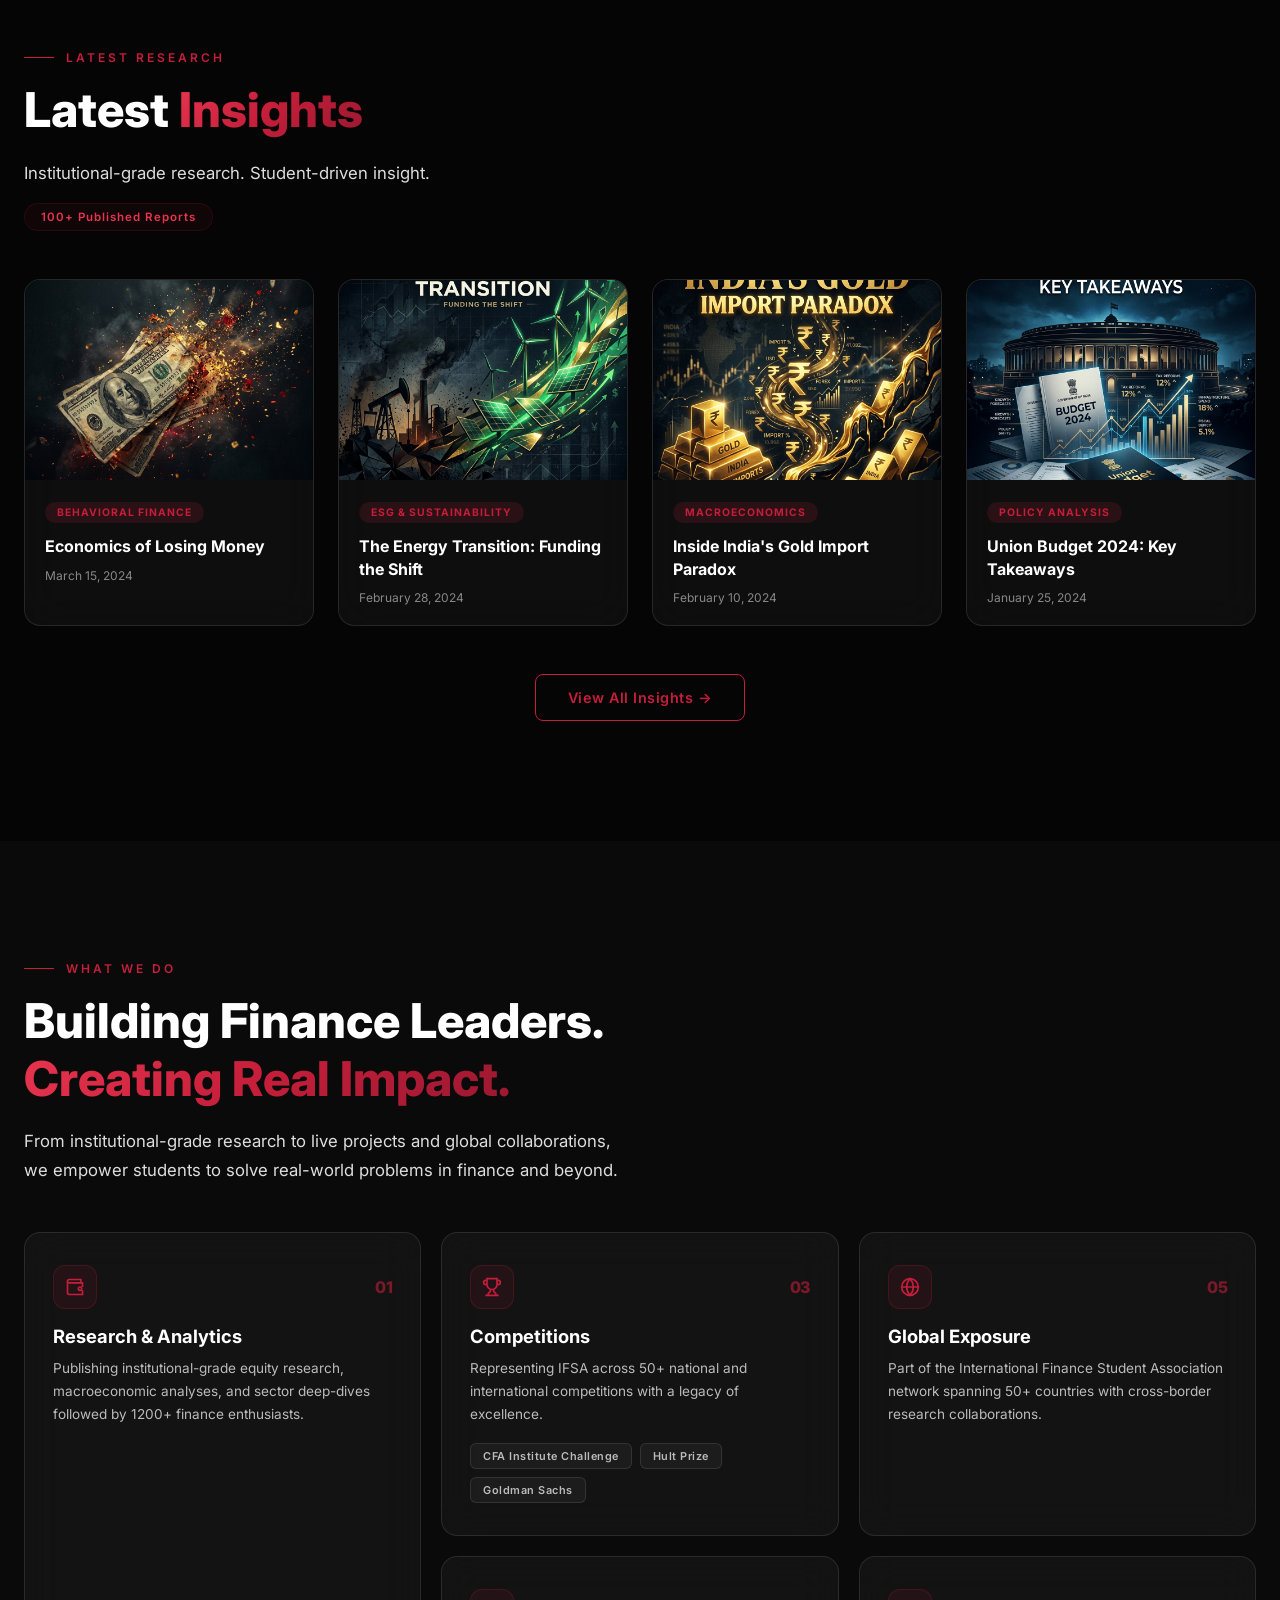
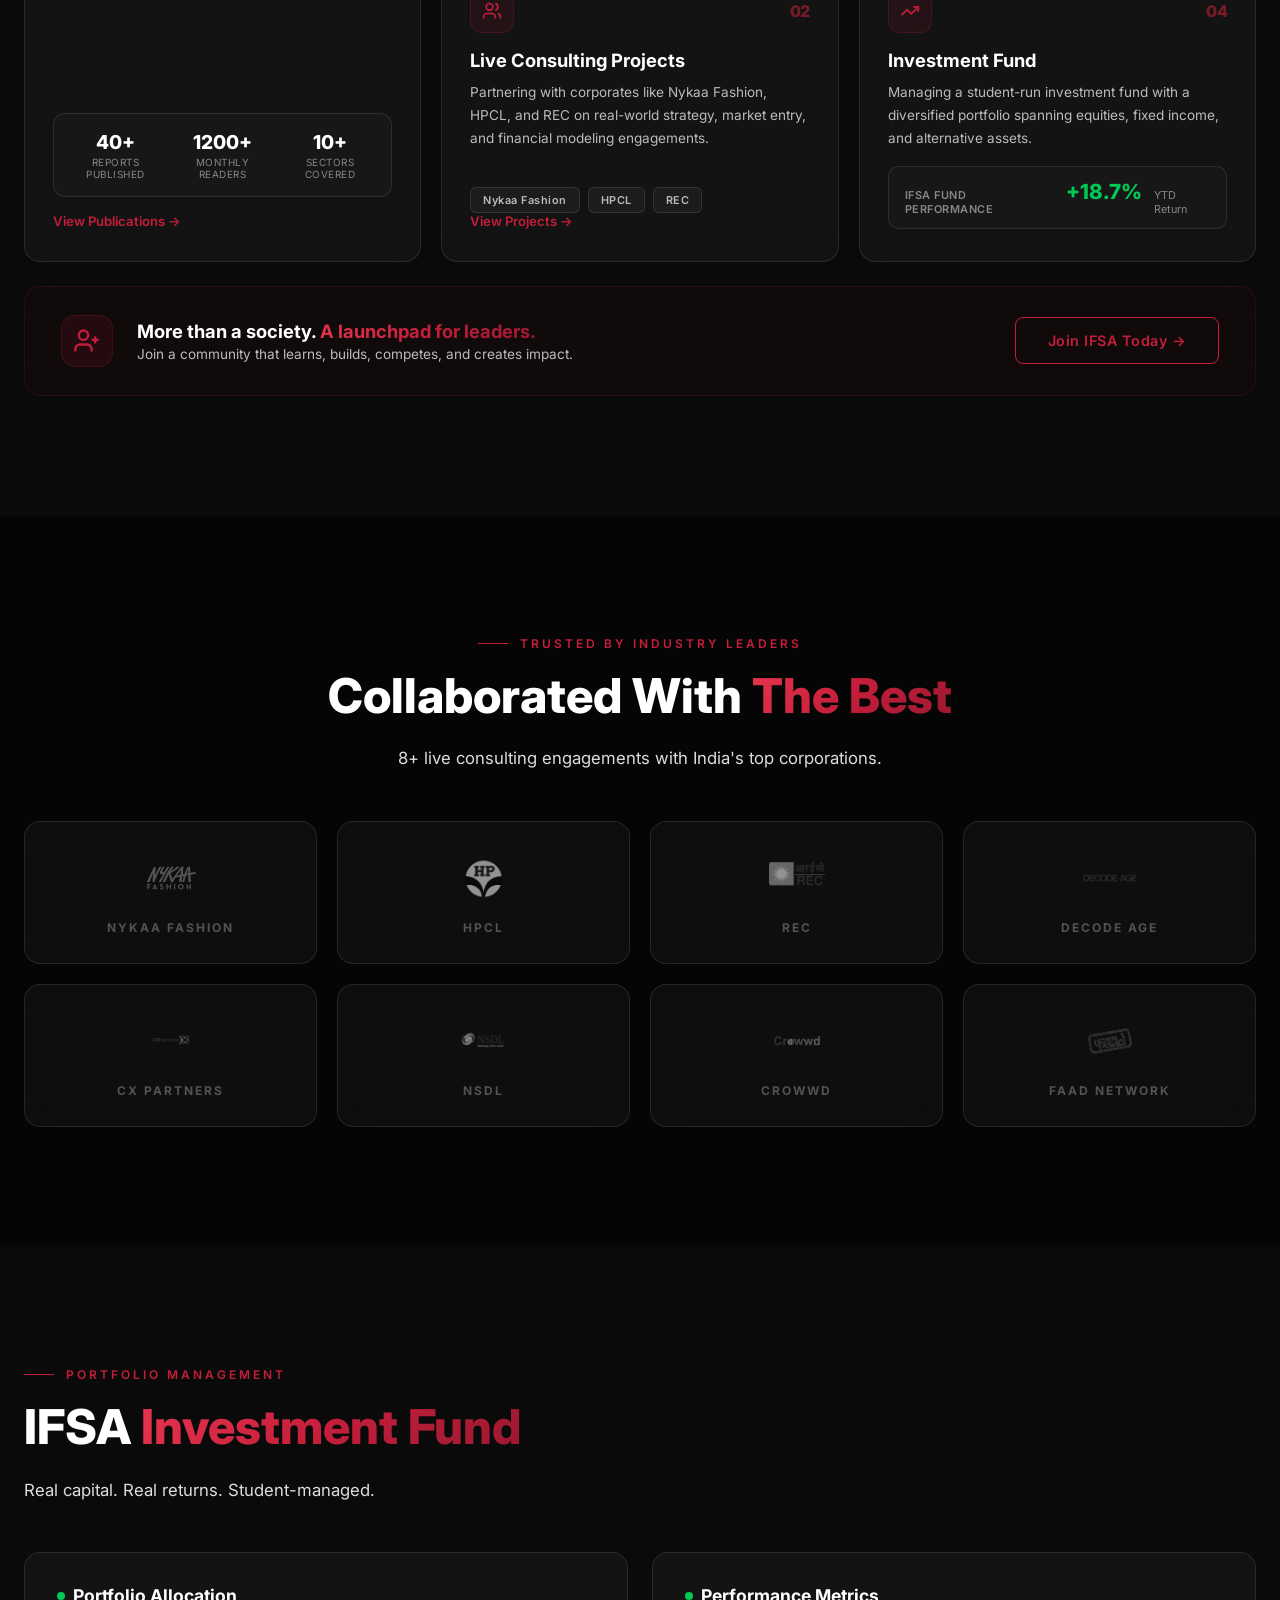
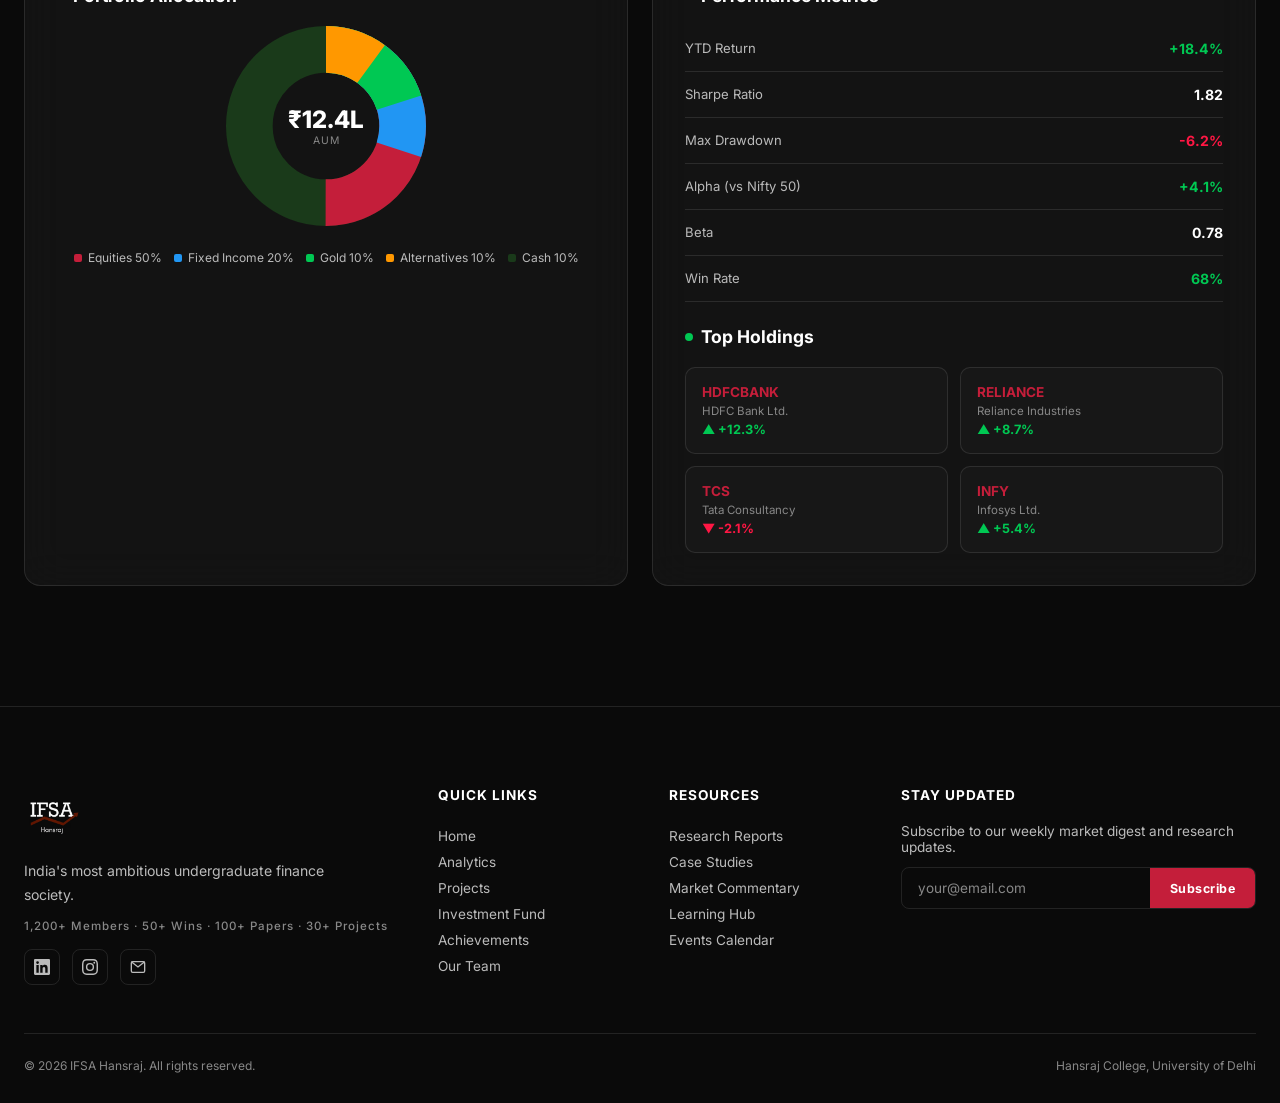
==== commit d60b08bb: "Replace 5 client logos with higher quality versions (CX Partners, NSDL, REC, Crowwd, HPCL)" ====
--- a/index.html
+++ b/index.html
@@ -253,14 +253,14 @@
       <p class="section-subtitle" style="margin:0 auto;">8+ live consulting engagements with India's top corporations.</p>
     </div>
     <div class="clients-grid">
-      <div class="glass-card client-card fade-up stagger-1"><img src="images/logos/nykaa-fashion.svg" alt="Nykaa Fashion" class="client-logo"><span>Nykaa Fashion</span></div>
-      <div class="glass-card client-card fade-up stagger-2"><img src="images/logos/hpcl.svg" alt="HPCL" class="client-logo"><span>HPCL</span></div>
-      <div class="glass-card client-card fade-up stagger-3"><img src="images/logos/rec.svg" alt="REC" class="client-logo"><span>REC</span></div>
-      <div class="glass-card client-card fade-up stagger-4"><img src="images/logos/decode-age.svg" alt="Decode Age" class="client-logo"><span>Decode Age</span></div>
-      <div class="glass-card client-card fade-up stagger-5"><img src="images/logos/cx-partners.svg" alt="CX Partners" class="client-logo"><span>CX Partners</span></div>
-      <div class="glass-card client-card fade-up stagger-6"><img src="images/logos/nsdl.svg" alt="NSDL" class="client-logo"><span>NSDL</span></div>
-      <div class="glass-card client-card fade-up stagger-7"><img src="images/logos/crowwd.svg" alt="Crowwd" class="client-logo"><span>Crowwd</span></div>
-      <div class="glass-card client-card fade-up stagger-8"><img src="images/logos/faad-network.svg" alt="FAAD Network" class="client-logo"><span>FAAD Network</span></div>
+      <div class="glass-card client-card fade-up stagger-1"><img src="images/logos/nykaa-fashion.png" alt="Nykaa Fashion" class="client-logo"><span>Nykaa Fashion</span></div>
+      <div class="glass-card client-card fade-up stagger-2"><img src="images/logos/hpcl.png" alt="HPCL" class="client-logo"><span>HPCL</span></div>
+      <div class="glass-card client-card fade-up stagger-3"><img src="images/logos/rec.png" alt="REC" class="client-logo"><span>REC</span></div>
+      <div class="glass-card client-card fade-up stagger-4"><img src="images/logos/decode-age.png" alt="Decode Age" class="client-logo"><span>Decode Age</span></div>
+      <div class="glass-card client-card fade-up stagger-5"><img src="images/logos/cx-partners.png" alt="CX Partners" class="client-logo"><span>CX Partners</span></div>
+      <div class="glass-card client-card fade-up stagger-6"><img src="images/logos/nsdl.png" alt="NSDL" class="client-logo"><span>NSDL</span></div>
+      <div class="glass-card client-card fade-up stagger-7"><img src="images/logos/crowwd.png" alt="Crowwd" class="client-logo"><span>Crowwd</span></div>
+      <div class="glass-card client-card fade-up stagger-8"><img src="images/logos/faad-network.png" alt="FAAD Network" class="client-logo"><span>FAAD Network</span></div>
     </div>
   </div>
 </section>
--- a/styles.css
+++ b/styles.css
@@ -458,7 +458,7 @@
   min-height: 120px;
 }
 .client-logo {
-  width: 80px; height: 80px; object-fit: contain;
+  width: 56px; height: 56px; object-fit: contain;
   filter: grayscale(100%) brightness(0.8); opacity: 0.7;
   transition: all 0.4s;
 }
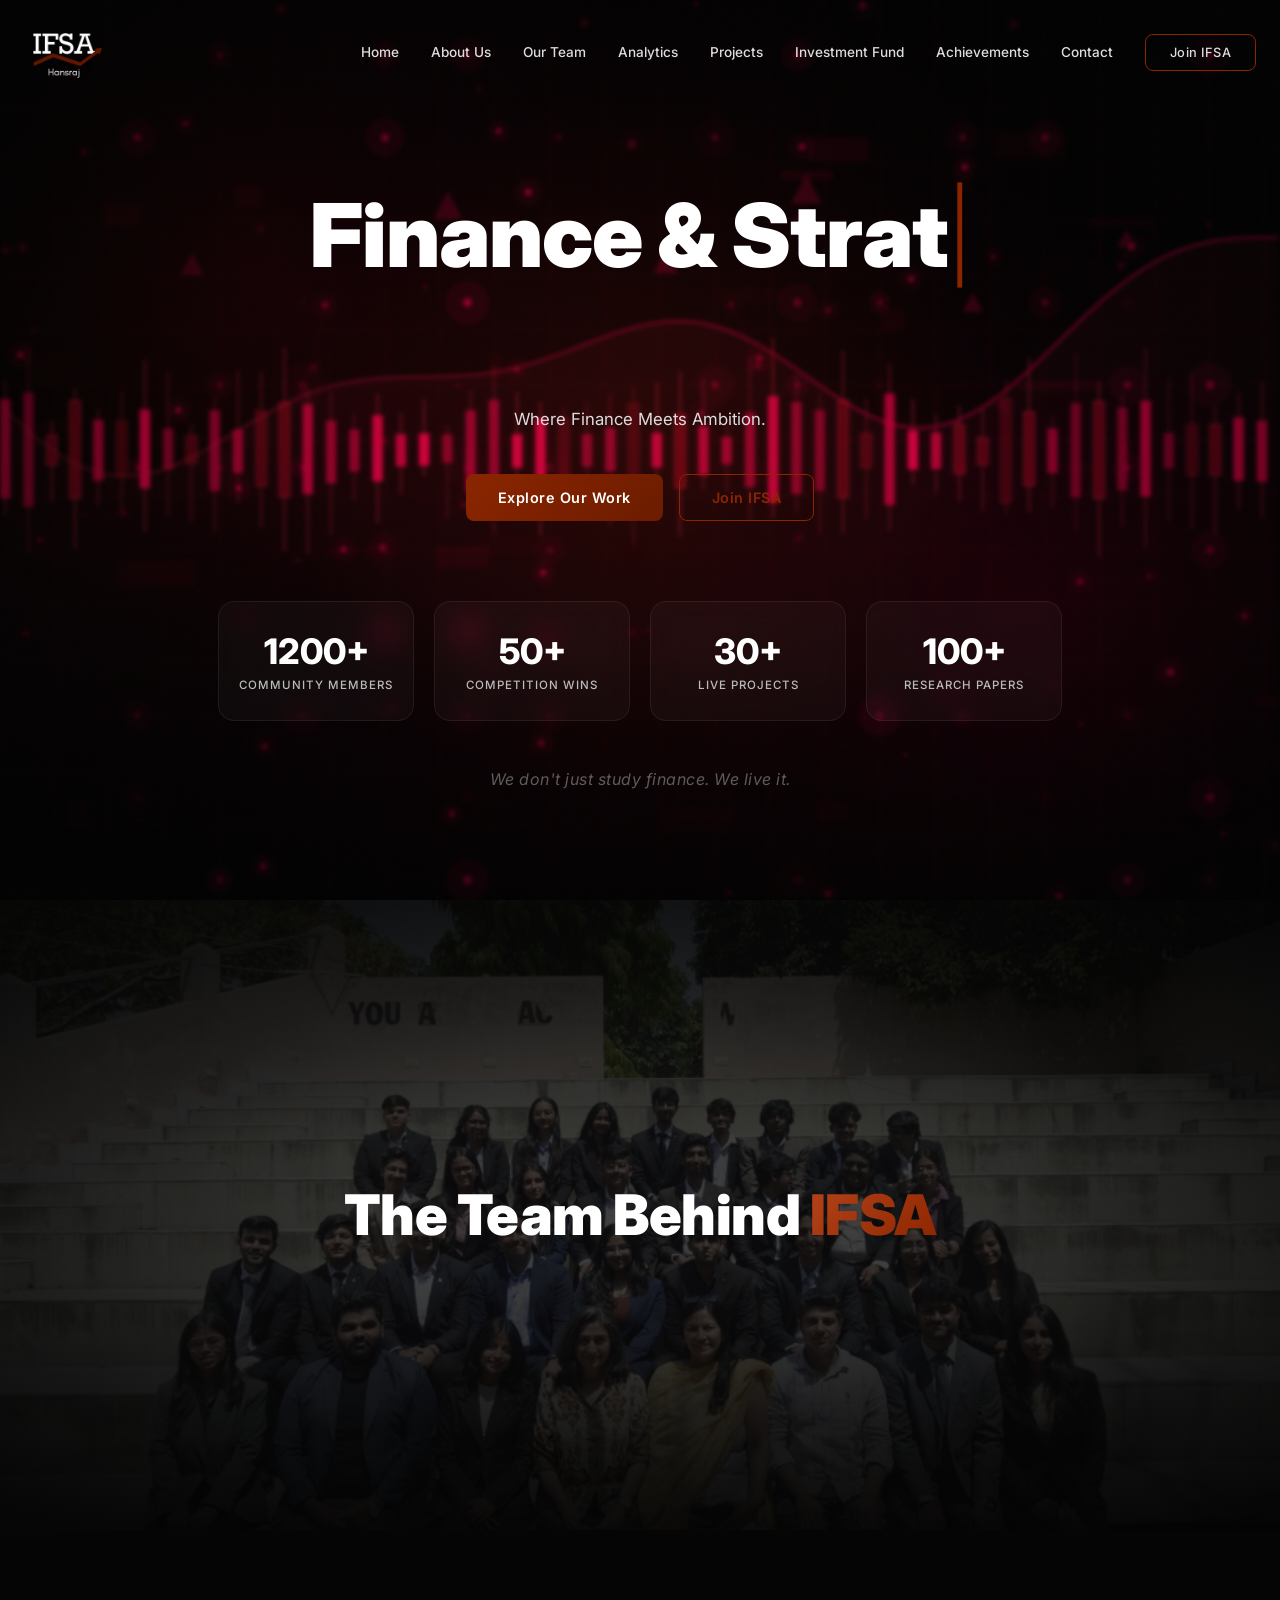
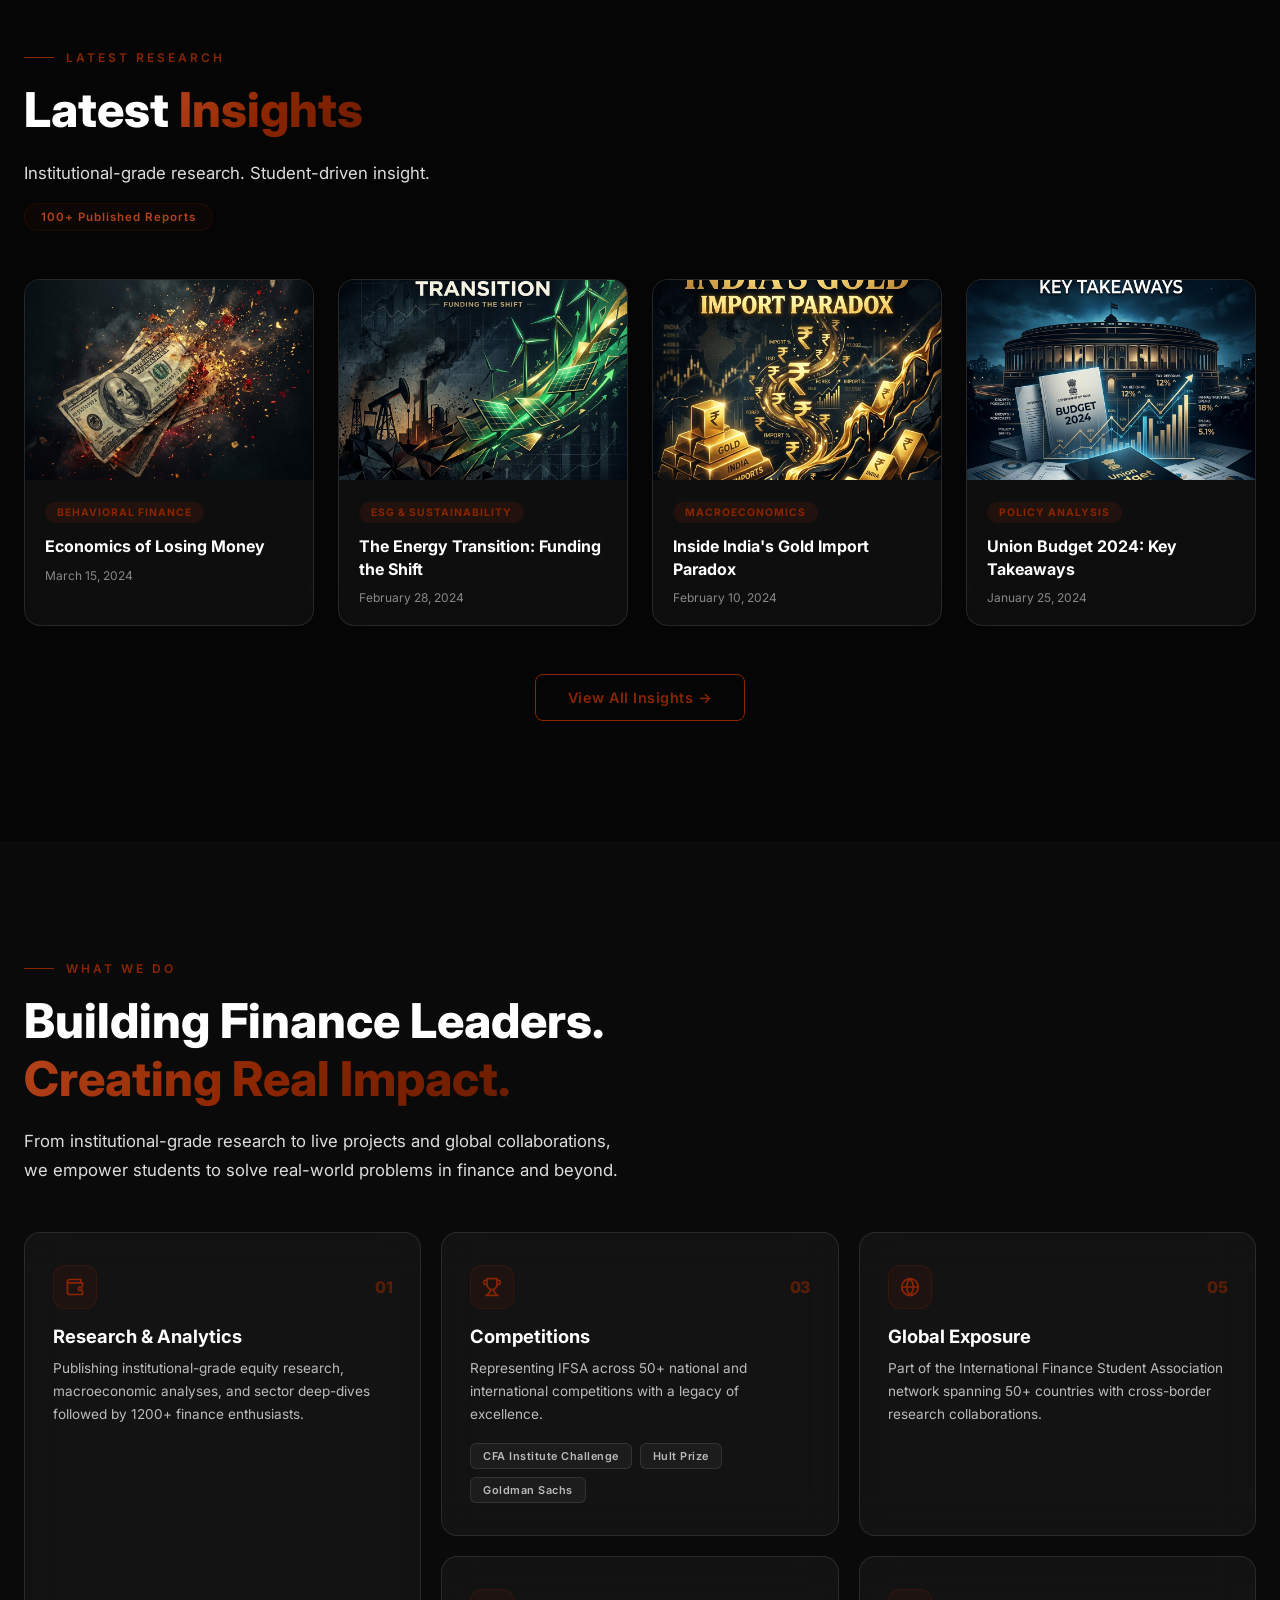
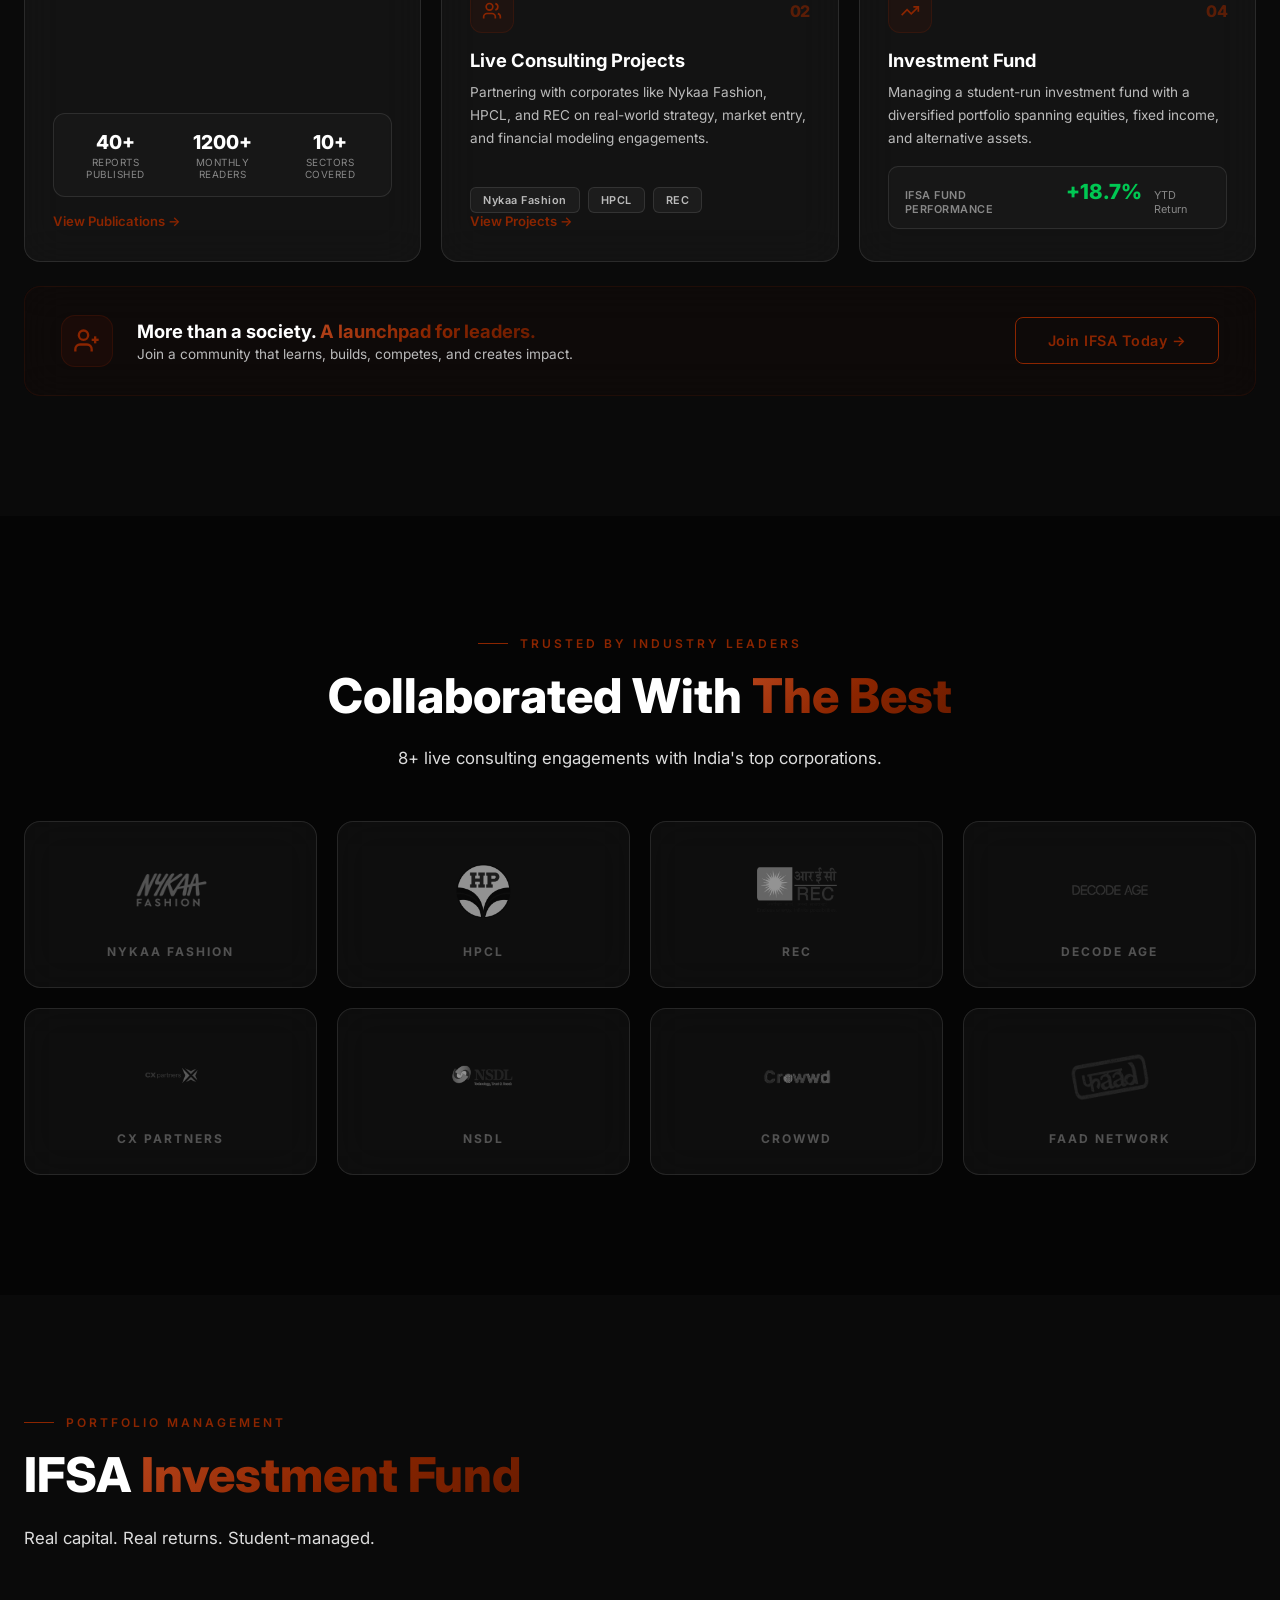
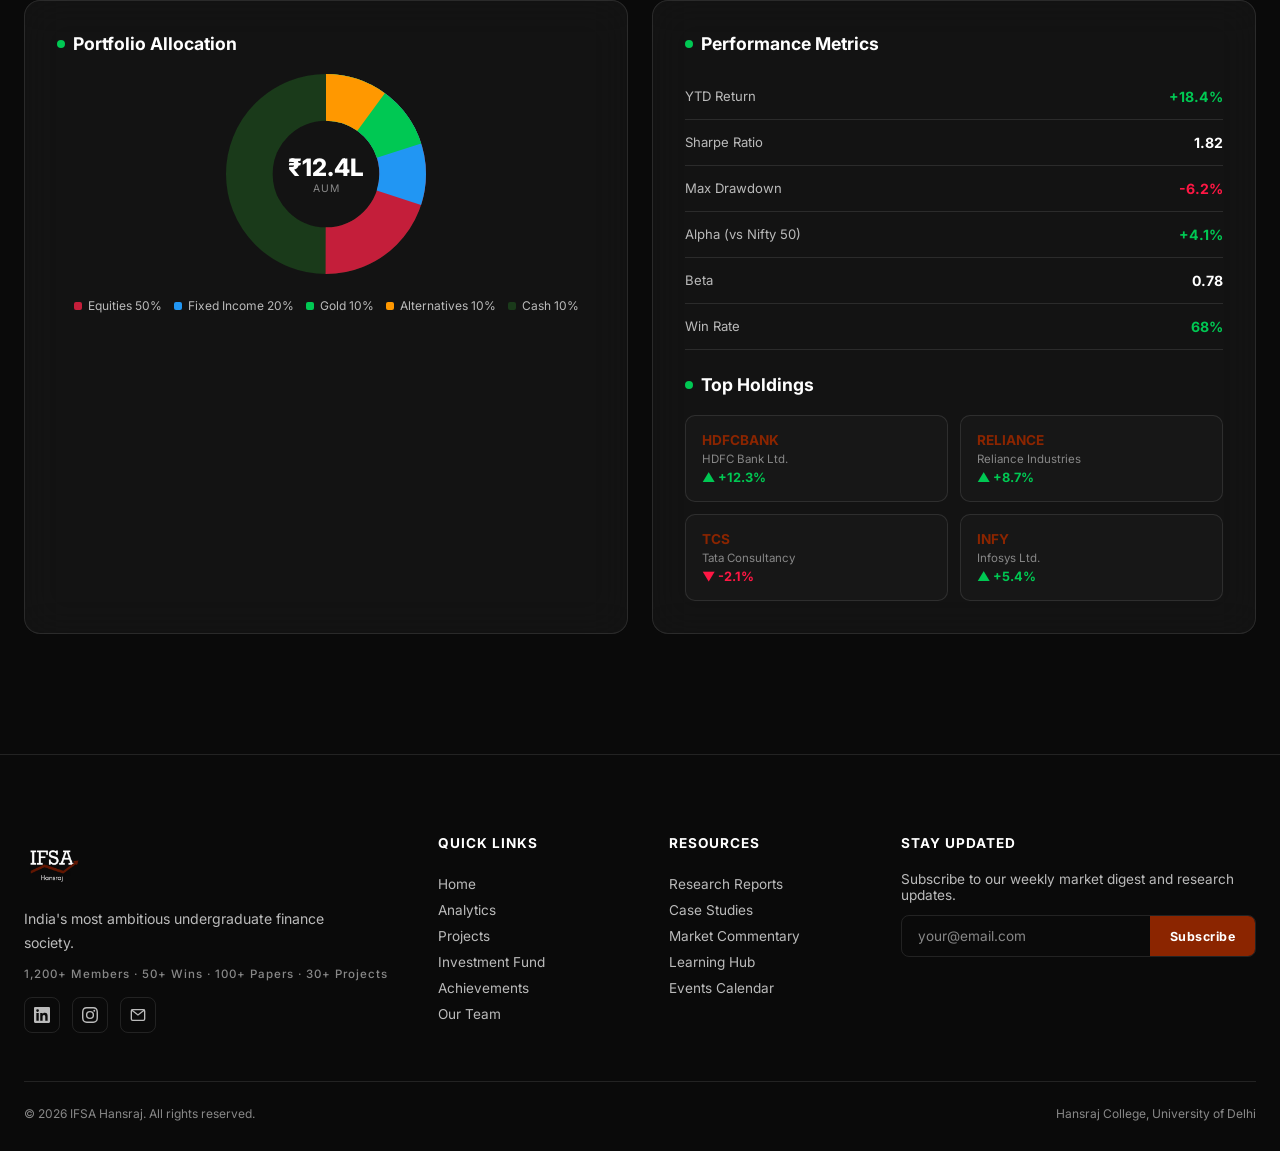
==== commit 48c1aff8: "Change color scheme to dark maroon/rust (#8B2500), fix View All Insights → analytics.html" ====
--- a/index.html
+++ b/index.html
@@ -143,7 +143,7 @@
       </div>
     </div>
     <div class="insights-cta fade-up">
-      <a href="#" class="btn-outline"><span>View All Insights →</span></a>
+      <a href="analytics.html" class="btn-outline"><span>View All Insights →</span></a>
     </div>
   </div>
 </section>
--- a/styles.css
+++ b/styles.css
@@ -3,10 +3,10 @@
 
 /* ========== CSS VARIABLES ========== */
 :root {
-  --gold: #C41E3A;
-  --gold-light: #E8354F;
-  --gold-dark: #9A1830;
-  --gold-glow: rgba(196, 30, 58, 0.4);
+  --gold: #8B2500;
+  --gold-light: #B5431A;
+  --gold-dark: #6B1C00;
+  --gold-glow: rgba(139, 37, 0, 0.4);
   --dark-950: #050505;
   --dark-900: #0A0A0A;
   --dark-800: #111111;
@@ -193,8 +193,8 @@
   background: var(--gold); animation: pulse-dot 2s infinite;
 }
 @keyframes badgeGlow {
-  0% { box-shadow: 0 0 10px rgba(196,30,58,0); }
-  100% { box-shadow: 0 0 25px rgba(196,30,58,0.12); }
+  0% { box-shadow: 0 0 10px rgba(139,37,0,0); }
+  100% { box-shadow: 0 0 25px rgba(139,37,0,0.12); }
 }
 
 .hero-headline {
@@ -242,7 +242,7 @@
   background: linear-gradient(90deg, transparent, var(--gold), transparent);
   opacity: 0; transition: opacity 0.4s;
 }
-.stat-card:hover { border-color: rgba(196,30,58,0.3); transform: translateY(-3px); }
+.stat-card:hover { border-color: rgba(139,37,0,0.3); transform: translateY(-3px); }
 .stat-card:hover::before { opacity: 1; }
 .stat-number { font-size: 2.2rem; font-weight: 800; color: #fff; margin-bottom: 6px; }
 .stat-label { font-size: 0.72rem; color: var(--dark-300); font-weight: 500; letter-spacing: 1px; text-transform: uppercase; }
@@ -341,7 +341,7 @@
 .insight-tag {
   display: inline-block; padding: 4px 12px; border-radius: 20px; font-size: 0.65rem;
   font-weight: 700; letter-spacing: 1px; text-transform: uppercase;
-  background: rgba(196,30,58,0.15); color: var(--gold); margin-bottom: 12px;
+  background: rgba(139,37,0,0.15); color: var(--gold); margin-bottom: 12px;
 }
 .insight-card h3 { font-size: 1rem; font-weight: 700; color: #fff; line-height: 1.4; margin-bottom: 10px; }
 .insight-card .date { font-size: 0.75rem; color: var(--dark-400); }
@@ -370,7 +370,7 @@
 }
 .bento-icon-wrap {
   width: 44px; height: 44px; border-radius: 12px;
-  background: rgba(196,30,58,0.1); border: 1px solid rgba(196,30,58,0.2);
+  background: rgba(139,37,0,0.1); border: 1px solid rgba(139,37,0,0.2);
   display: flex; align-items: center; justify-content: center;
 }
 .bento-num {
@@ -434,12 +434,12 @@
 .bento-cta-inner {
   display: flex; align-items: center; gap: 24px;
   padding: 28px 36px; border-radius: 16px;
-  background: rgba(196,30,58,0.04) !important;
-  border: 1px solid rgba(196,30,58,0.15) !important;
+  background: rgba(139,37,0,0.04) !important;
+  border: 1px solid rgba(139,37,0,0.15) !important;
 }
 .bento-cta-icon {
   width: 52px; height: 52px; border-radius: 14px; flex-shrink: 0;
-  background: rgba(196,30,58,0.1); border: 1px solid rgba(196,30,58,0.2);
+  background: rgba(139,37,0,0.1); border: 1px solid rgba(139,37,0,0.2);
   display: flex; align-items: center; justify-content: center;
 }
 .bento-cta-text { flex: 1; }
@@ -458,7 +458,7 @@
   min-height: 120px;
 }
 .client-logo {
-  width: 56px; height: 56px; object-fit: contain;
+  width: 80px; height: 80px; object-fit: contain;
   filter: grayscale(100%) brightness(0.8); opacity: 0.7;
   transition: all 0.4s;
 }
@@ -552,7 +552,7 @@
   width: 32px; height: 32px; border-radius: 6px; border: 1px solid var(--glass-border);
   color: var(--dark-400); transition: all 0.3s; font-size: 0.8rem;
 }
-.team-linkedin:hover { color: var(--gold); border-color: var(--gold); background: rgba(196,30,58,0.1); }
+.team-linkedin:hover { color: var(--gold); border-color: var(--gold); background: rgba(139,37,0,0.1); }
 
 /* ========== FOOTER ========== */
 .footer { background: var(--dark-900); border-top: 1px solid var(--glass-border); padding: 80px 0 30px; }
@@ -582,7 +582,7 @@
   display: flex; align-items: center; justify-content: center;
   color: var(--dark-300); transition: all 0.3s;
 }
-.footer-social a:hover { color: var(--gold); border-color: var(--gold); background: rgba(196,30,58,0.1); }
+.footer-social a:hover { color: var(--gold); border-color: var(--gold); background: rgba(139,37,0,0.1); }
 .footer-bottom { border-top: 1px solid var(--glass-border); padding-top: 24px; display: flex; justify-content: space-between; align-items: center; }
 .footer-bottom p { font-size: 0.75rem; color: var(--dark-400); }
 
@@ -607,7 +607,7 @@
 /* ========== HERO GLOW (mouse-reactive) ========== */
 .hero-glow {
   position: absolute; inset: 0; z-index: 1; pointer-events: none;
-  background: radial-gradient(600px circle at var(--glow-x, 50%) var(--glow-y, 50%), rgba(196,30,58,0.12), transparent 60%);
+  background: radial-gradient(600px circle at var(--glow-x, 50%) var(--glow-y, 50%), rgba(139,37,0,0.12), transparent 60%);
   transition: background 0.15s ease;
 }
 
@@ -618,7 +618,7 @@
 }
 .hero-orb-1 {
   width: 500px; height: 500px; top: 10%; left: -5%;
-  background: radial-gradient(circle, rgba(196,30,58,0.5), transparent 70%);
+  background: radial-gradient(circle, rgba(139,37,0,0.5), transparent 70%);
   animation: orbFloat1 14s ease-in-out infinite;
 }
 .hero-orb-2 {
@@ -637,7 +637,7 @@
 .terminal-overlay {
   position: absolute; z-index: 3; pointer-events: none;
   font-family: 'SF Mono', 'Fira Code', 'Consolas', monospace;
-  font-size: 0.65rem; color: rgba(196,30,58,0.5); letter-spacing: 1px;
+  font-size: 0.65rem; color: rgba(139,37,0,0.5); letter-spacing: 1px;
   display: flex; align-items: center; gap: 10px;
 }
 .terminal-tl { top: 100px; left: 28px; }
@@ -662,15 +662,15 @@
 /* ========== HERO ACHIEVEMENT TICKER ========== */
 .hero-ticker {
   width: 100%; overflow: hidden; padding: 12px 0;
-  background: linear-gradient(90deg, rgba(196,30,58,0.06), rgba(196,30,58,0.02), rgba(196,30,58,0.06));
-  border-bottom: 1px solid rgba(196,30,58,0.08);
+  background: linear-gradient(90deg, rgba(139,37,0,0.06), rgba(139,37,0,0.02), rgba(139,37,0,0.06));
+  border-bottom: 1px solid rgba(139,37,0,0.08);
 }
 .hero-ticker-track {
   display: flex; align-items: center; gap: 24px;
   white-space: nowrap; animation: tickerScroll 25s linear infinite;
   width: max-content;
   font-size: 0.68rem; font-weight: 700; letter-spacing: 3px;
-  color: rgba(196,30,58,0.4); text-transform: uppercase;
+  color: rgba(139,37,0,0.4); text-transform: uppercase;
 }
 .ht-dot { font-size: 0.4rem; opacity: 0.4; }
 
@@ -679,7 +679,7 @@
   display: inline-flex; align-items: center; gap: 8px;
   padding: 6px 16px; border-radius: 100px; margin-top: 16px;
   font-size: 0.72rem; font-weight: 600; letter-spacing: 1px;
-  background: rgba(196,30,58,0.06); border: 1px solid rgba(196,30,58,0.15);
+  background: rgba(139,37,0,0.06); border: 1px solid rgba(139,37,0,0.15);
   color: var(--gold-light);
 }
 
@@ -699,7 +699,7 @@
 /* ========== SECTION DIVIDER GLOW ========== */
 .section-glow-line {
   width: 100%; height: 1px; position: relative;
-  background: linear-gradient(90deg, transparent, rgba(196,30,58,0.3), transparent);
+  background: linear-gradient(90deg, transparent, rgba(139,37,0,0.3), transparent);
 }
 
 /* ========== ENHANCED CLIENT/PARTNERSHIP CARDS ========== */
@@ -708,13 +708,13 @@
   transition: all 0.5s cubic-bezier(0.25,0.46,0.45,0.94) !important;
 }
 .client-card:hover {
-  box-shadow: 0 0 40px rgba(196,30,58,0.12);
+  box-shadow: 0 0 40px rgba(139,37,0,0.12);
   transform: translateY(-4px) scale(1.03);
 }
 .client-card:hover span {
   filter: grayscale(0%) brightness(1) !important;
   color: var(--gold) !important;
-  text-shadow: 0 0 20px rgba(196,30,58,0.3);
+  text-shadow: 0 0 20px rgba(139,37,0,0.3);
 }
 
 /* ========== ENHANCED REVEAL ANIMATIONS ========== */
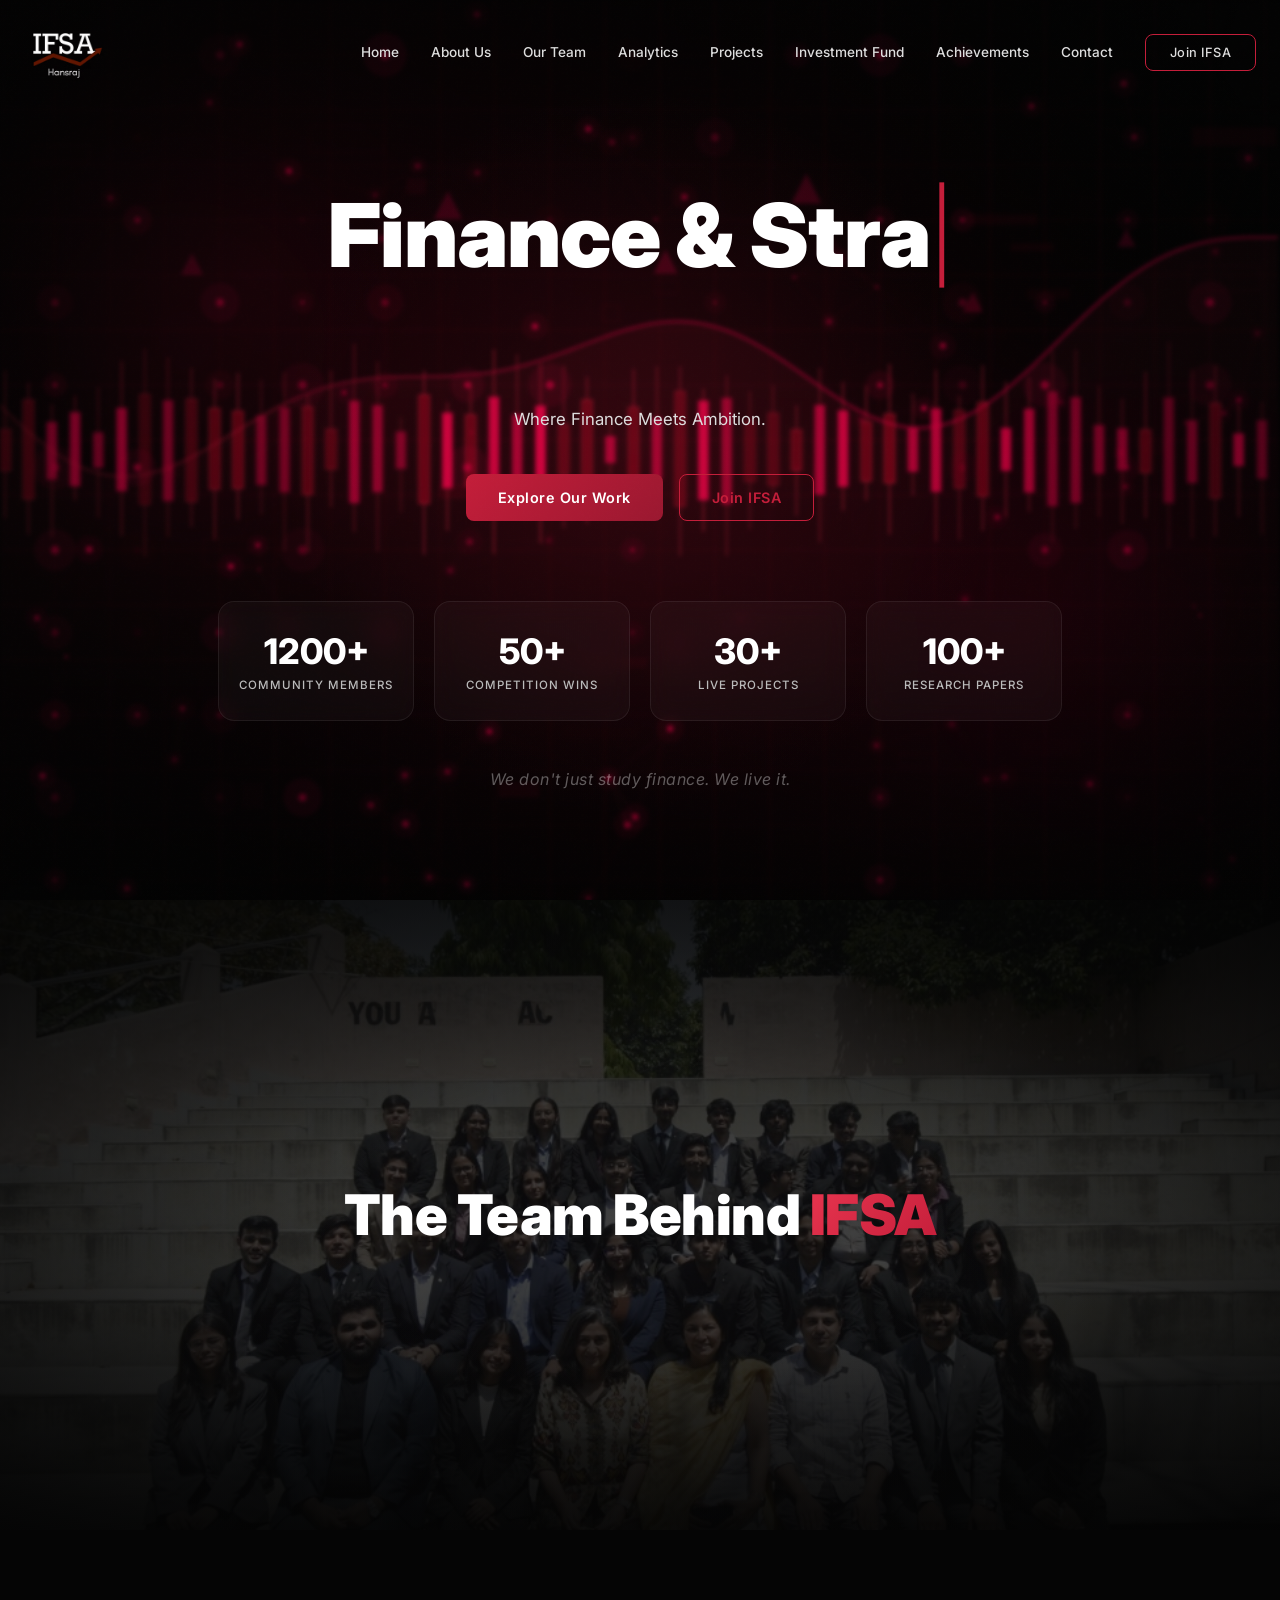
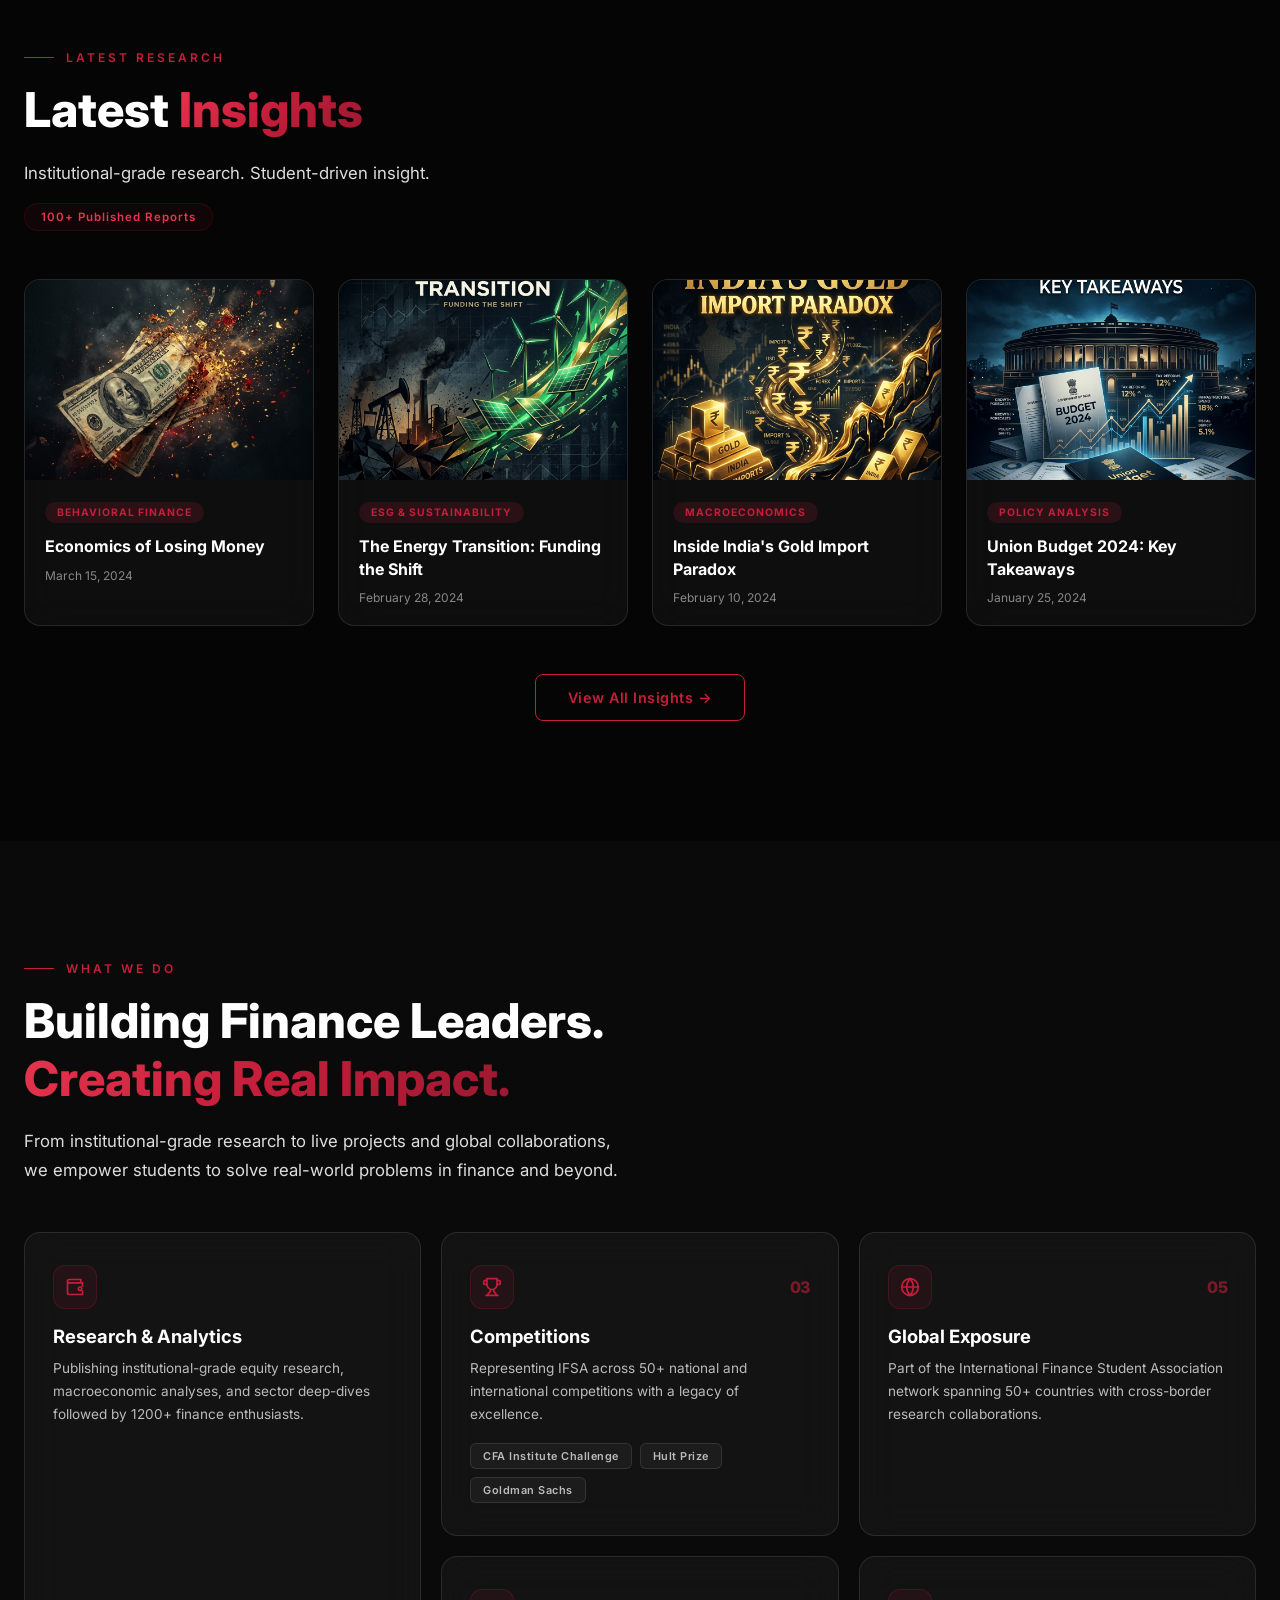
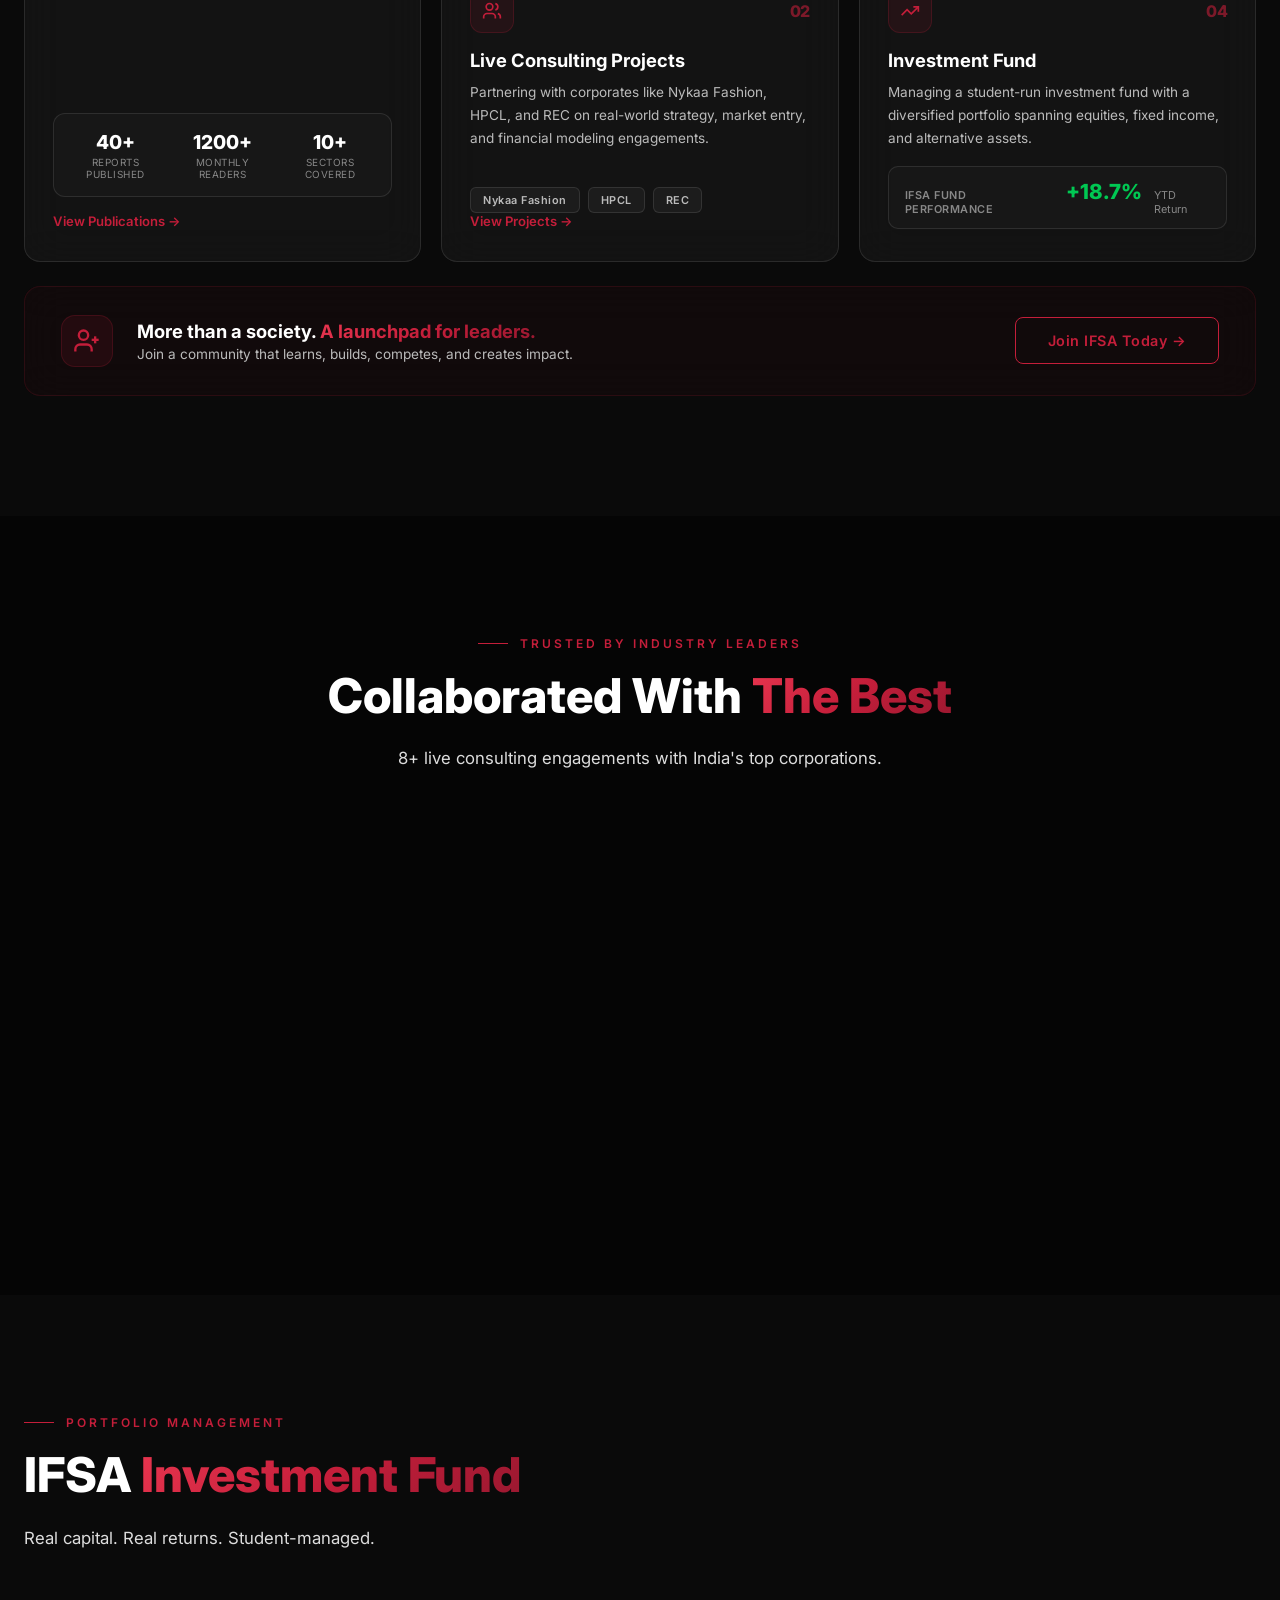
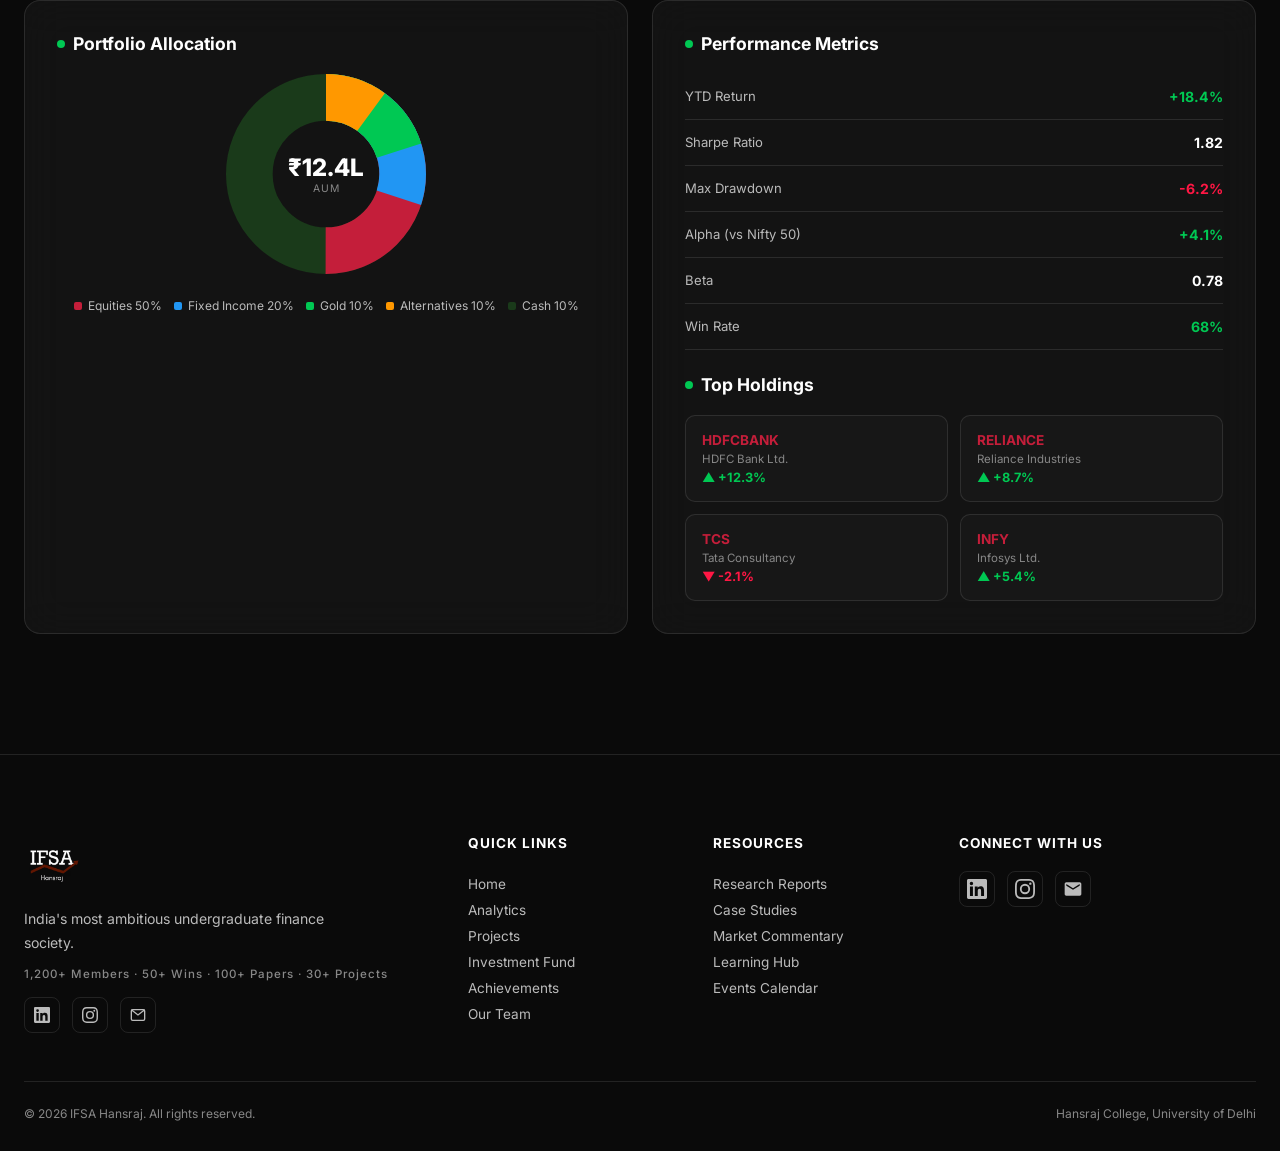
==== commit 4c68432c: "Major update: revert to original red theme, remove arrows/digest, add CMS fields (convenor photos, j" ====
--- a/index.html
+++ b/index.html
@@ -161,7 +161,6 @@
       <div class="glass-card bento-card bento-large fade-up stagger-1">
         <div class="bento-header">
           <div class="bento-icon-wrap"><svg width="20" height="20" viewBox="0 0 24 24" fill="none" stroke="var(--gold)" stroke-width="2"><path d="M21 12V7H5a2 2 0 010-4h14v4"/><path d="M3 5v14a2 2 0 002 2h16v-5"/><path d="M18 12a2 2 0 100 4 2 2 0 000-4z"/></svg></div>
-          <span class="bento-num">01</span>
         </div>
         <h3>Research & Analytics</h3>
         <p>Publishing institutional-grade equity research, macroeconomic analyses, and sector deep-dives followed by 1200+ finance enthusiasts.</p>
@@ -367,15 +366,12 @@
         <a href="#">Events Calendar</a>
       </div>
       <div class="footer-col" id="join">
-        <h4>Stay Updated</h4>
-        <p style="font-size:0.85rem;color:var(--dark-300);margin-bottom:12px;">Subscribe to our weekly market digest and research updates.</p>
-        <form name="newsletter" method="POST" data-netlify="true" netlify-honeypot="bot-field">
-          <p style="display:none;"><label>Don't fill this out: <input name="bot-field" /></label></p>
-          <div class="newsletter-input">
-            <input type="email" name="email" placeholder="your@email.com" aria-label="Email for newsletter" required>
-            <button type="submit">Subscribe</button>
-          </div>
-        </form>
+        <h4>Connect With Us</h4>
+        <div class="footer-social">
+          <a href="https://www.linkedin.com/company/ifsa-network-hansraj-college/" target="_blank" aria-label="LinkedIn"><svg width="20" height="20" viewBox="0 0 24 24" fill="currentColor"><path d="M20.447 20.452h-3.554v-5.569c0-1.328-.027-3.037-1.852-3.037-1.853 0-2.136 1.445-2.136 2.939v5.667H9.351V9h3.414v1.561h.046c.477-.9 1.637-1.85 3.37-1.85 3.601 0 4.267 2.37 4.267 5.455v6.286zM5.337 7.433a2.062 2.062 0 01-2.063-2.065 2.064 2.064 0 112.063 2.065zm1.782 13.019H3.555V9h3.564v11.452zM22.225 0H1.771C.792 0 0 .774 0 1.729v20.542C0 23.227.792 24 1.771 24h20.451C23.2 24 24 23.227 24 22.271V1.729C24 .774 23.2 0 22.222 0h.003z"/></svg></a>
+          <a href="https://www.instagram.com/ifsa.hansraj/" target="_blank" aria-label="Instagram"><svg width="20" height="20" viewBox="0 0 24 24" fill="currentColor"><path d="M12 2.163c3.204 0 3.584.012 4.85.07 3.252.148 4.771 1.691 4.919 4.919.058 1.265.069 1.645.069 4.849 0 3.205-.012 3.584-.069 4.849-.149 3.225-1.664 4.771-4.919 4.919-1.266.058-1.644.07-4.85.07-3.204 0-3.584-.012-4.849-.07-3.26-.149-4.771-1.699-4.919-4.92-.058-1.265-.07-1.644-.07-4.849 0-3.204.013-3.583.07-4.849.149-3.227 1.664-4.771 4.919-4.919 1.266-.057 1.645-.069 4.849-.069zM12 0C8.741 0 8.333.014 7.053.072 2.695.272.273 2.69.073 7.052.014 8.333 0 8.741 0 12c0 3.259.014 3.668.072 4.948.2 4.358 2.618 6.78 6.98 6.98C8.333 23.986 8.741 24 12 24c3.259 0 3.668-.014 4.948-.072 4.354-.2 6.782-2.618 6.979-6.98.059-1.28.073-1.689.073-4.948 0-3.259-.014-3.667-.072-4.947-.196-4.354-2.617-6.78-6.979-6.98C15.668.014 15.259 0 12 0zm0 5.838a6.162 6.162 0 100 12.324 6.162 6.162 0 000-12.324zM12 16a4 4 0 110-8 4 4 0 010 8zm6.406-11.845a1.44 1.44 0 100 2.881 1.44 1.44 0 000-2.881z"/></svg></a>
+          <a href="mailto:hansraj@ifsa-network.com" aria-label="Email"><svg width="20" height="20" viewBox="0 0 24 24" fill="currentColor"><path d="M20 4H4c-1.1 0-2 .9-2 2v12c0 1.1.9 2 2 2h16c1.1 0 2-.9 2-2V6c0-1.1-.9-2-2-2zm0 4l-8 5-8-5V6l8 5 8-5v2z"/></svg></a>
+        </div>
       </div>
     </div>
     <div class="footer-bottom">
--- a/styles.css
+++ b/styles.css
@@ -3,10 +3,10 @@
 
 /* ========== CSS VARIABLES ========== */
 :root {
-  --gold: #8B2500;
-  --gold-light: #B5431A;
-  --gold-dark: #6B1C00;
-  --gold-glow: rgba(139, 37, 0, 0.4);
+  --gold: #C41E3A;
+  --gold-light: #E8354F;
+  --gold-dark: #9A1830;
+  --gold-glow: rgba(196, 30, 58, 0.4);
   --dark-950: #050505;
   --dark-900: #0A0A0A;
   --dark-800: #111111;
@@ -193,8 +193,8 @@
   background: var(--gold); animation: pulse-dot 2s infinite;
 }
 @keyframes badgeGlow {
-  0% { box-shadow: 0 0 10px rgba(139,37,0,0); }
-  100% { box-shadow: 0 0 25px rgba(139,37,0,0.12); }
+  0% { box-shadow: 0 0 10px rgba(196,30,58,0); }
+  100% { box-shadow: 0 0 25px rgba(196,30,58,0.12); }
 }
 
 .hero-headline {
@@ -242,7 +242,7 @@
   background: linear-gradient(90deg, transparent, var(--gold), transparent);
   opacity: 0; transition: opacity 0.4s;
 }
-.stat-card:hover { border-color: rgba(139,37,0,0.3); transform: translateY(-3px); }
+.stat-card:hover { border-color: rgba(196,30,58,0.3); transform: translateY(-3px); }
 .stat-card:hover::before { opacity: 1; }
 .stat-number { font-size: 2.2rem; font-weight: 800; color: #fff; margin-bottom: 6px; }
 .stat-label { font-size: 0.72rem; color: var(--dark-300); font-weight: 500; letter-spacing: 1px; text-transform: uppercase; }
@@ -341,7 +341,7 @@
 .insight-tag {
   display: inline-block; padding: 4px 12px; border-radius: 20px; font-size: 0.65rem;
   font-weight: 700; letter-spacing: 1px; text-transform: uppercase;
-  background: rgba(139,37,0,0.15); color: var(--gold); margin-bottom: 12px;
+  background: rgba(196,30,58,0.15); color: var(--gold); margin-bottom: 12px;
 }
 .insight-card h3 { font-size: 1rem; font-weight: 700; color: #fff; line-height: 1.4; margin-bottom: 10px; }
 .insight-card .date { font-size: 0.75rem; color: var(--dark-400); }
@@ -370,7 +370,7 @@
 }
 .bento-icon-wrap {
   width: 44px; height: 44px; border-radius: 12px;
-  background: rgba(139,37,0,0.1); border: 1px solid rgba(139,37,0,0.2);
+  background: rgba(196,30,58,0.1); border: 1px solid rgba(196,30,58,0.2);
   display: flex; align-items: center; justify-content: center;
 }
 .bento-num {
@@ -434,12 +434,12 @@
 .bento-cta-inner {
   display: flex; align-items: center; gap: 24px;
   padding: 28px 36px; border-radius: 16px;
-  background: rgba(139,37,0,0.04) !important;
-  border: 1px solid rgba(139,37,0,0.15) !important;
+  background: rgba(196,30,58,0.04) !important;
+  border: 1px solid rgba(196,30,58,0.15) !important;
 }
 .bento-cta-icon {
   width: 52px; height: 52px; border-radius: 14px; flex-shrink: 0;
-  background: rgba(139,37,0,0.1); border: 1px solid rgba(139,37,0,0.2);
+  background: rgba(196,30,58,0.1); border: 1px solid rgba(196,30,58,0.2);
   display: flex; align-items: center; justify-content: center;
 }
 .bento-cta-text { flex: 1; }
@@ -552,7 +552,7 @@
   width: 32px; height: 32px; border-radius: 6px; border: 1px solid var(--glass-border);
   color: var(--dark-400); transition: all 0.3s; font-size: 0.8rem;
 }
-.team-linkedin:hover { color: var(--gold); border-color: var(--gold); background: rgba(139,37,0,0.1); }
+.team-linkedin:hover { color: var(--gold); border-color: var(--gold); background: rgba(196,30,58,0.1); }
 
 /* ========== FOOTER ========== */
 .footer { background: var(--dark-900); border-top: 1px solid var(--glass-border); padding: 80px 0 30px; }
@@ -582,7 +582,7 @@
   display: flex; align-items: center; justify-content: center;
   color: var(--dark-300); transition: all 0.3s;
 }
-.footer-social a:hover { color: var(--gold); border-color: var(--gold); background: rgba(139,37,0,0.1); }
+.footer-social a:hover { color: var(--gold); border-color: var(--gold); background: rgba(196,30,58,0.1); }
 .footer-bottom { border-top: 1px solid var(--glass-border); padding-top: 24px; display: flex; justify-content: space-between; align-items: center; }
 .footer-bottom p { font-size: 0.75rem; color: var(--dark-400); }
 
@@ -607,7 +607,7 @@
 /* ========== HERO GLOW (mouse-reactive) ========== */
 .hero-glow {
   position: absolute; inset: 0; z-index: 1; pointer-events: none;
-  background: radial-gradient(600px circle at var(--glow-x, 50%) var(--glow-y, 50%), rgba(139,37,0,0.12), transparent 60%);
+  background: radial-gradient(600px circle at var(--glow-x, 50%) var(--glow-y, 50%), rgba(196,30,58,0.12), transparent 60%);
   transition: background 0.15s ease;
 }
 
@@ -618,7 +618,7 @@
 }
 .hero-orb-1 {
   width: 500px; height: 500px; top: 10%; left: -5%;
-  background: radial-gradient(circle, rgba(139,37,0,0.5), transparent 70%);
+  background: radial-gradient(circle, rgba(196,30,58,0.5), transparent 70%);
   animation: orbFloat1 14s ease-in-out infinite;
 }
 .hero-orb-2 {
@@ -637,7 +637,7 @@
 .terminal-overlay {
   position: absolute; z-index: 3; pointer-events: none;
   font-family: 'SF Mono', 'Fira Code', 'Consolas', monospace;
-  font-size: 0.65rem; color: rgba(139,37,0,0.5); letter-spacing: 1px;
+  font-size: 0.65rem; color: rgba(196,30,58,0.5); letter-spacing: 1px;
   display: flex; align-items: center; gap: 10px;
 }
 .terminal-tl { top: 100px; left: 28px; }
@@ -662,15 +662,15 @@
 /* ========== HERO ACHIEVEMENT TICKER ========== */
 .hero-ticker {
   width: 100%; overflow: hidden; padding: 12px 0;
-  background: linear-gradient(90deg, rgba(139,37,0,0.06), rgba(139,37,0,0.02), rgba(139,37,0,0.06));
-  border-bottom: 1px solid rgba(139,37,0,0.08);
+  background: linear-gradient(90deg, rgba(196,30,58,0.06), rgba(196,30,58,0.02), rgba(196,30,58,0.06));
+  border-bottom: 1px solid rgba(196,30,58,0.08);
 }
 .hero-ticker-track {
   display: flex; align-items: center; gap: 24px;
   white-space: nowrap; animation: tickerScroll 25s linear infinite;
   width: max-content;
   font-size: 0.68rem; font-weight: 700; letter-spacing: 3px;
-  color: rgba(139,37,0,0.4); text-transform: uppercase;
+  color: rgba(196,30,58,0.4); text-transform: uppercase;
 }
 .ht-dot { font-size: 0.4rem; opacity: 0.4; }
 
@@ -679,7 +679,7 @@
   display: inline-flex; align-items: center; gap: 8px;
   padding: 6px 16px; border-radius: 100px; margin-top: 16px;
   font-size: 0.72rem; font-weight: 600; letter-spacing: 1px;
-  background: rgba(139,37,0,0.06); border: 1px solid rgba(139,37,0,0.15);
+  background: rgba(196,30,58,0.06); border: 1px solid rgba(196,30,58,0.15);
   color: var(--gold-light);
 }
 
@@ -699,7 +699,7 @@
 /* ========== SECTION DIVIDER GLOW ========== */
 .section-glow-line {
   width: 100%; height: 1px; position: relative;
-  background: linear-gradient(90deg, transparent, rgba(139,37,0,0.3), transparent);
+  background: linear-gradient(90deg, transparent, rgba(196,30,58,0.3), transparent);
 }
 
 /* ========== ENHANCED CLIENT/PARTNERSHIP CARDS ========== */
@@ -708,13 +708,13 @@
   transition: all 0.5s cubic-bezier(0.25,0.46,0.45,0.94) !important;
 }
 .client-card:hover {
-  box-shadow: 0 0 40px rgba(139,37,0,0.12);
+  box-shadow: 0 0 40px rgba(196,30,58,0.12);
   transform: translateY(-4px) scale(1.03);
 }
 .client-card:hover span {
   filter: grayscale(0%) brightness(1) !important;
   color: var(--gold) !important;
-  text-shadow: 0 0 20px rgba(139,37,0,0.3);
+  text-shadow: 0 0 20px rgba(196,30,58,0.3);
 }
 
 /* ========== ENHANCED REVEAL ANIMATIONS ========== */
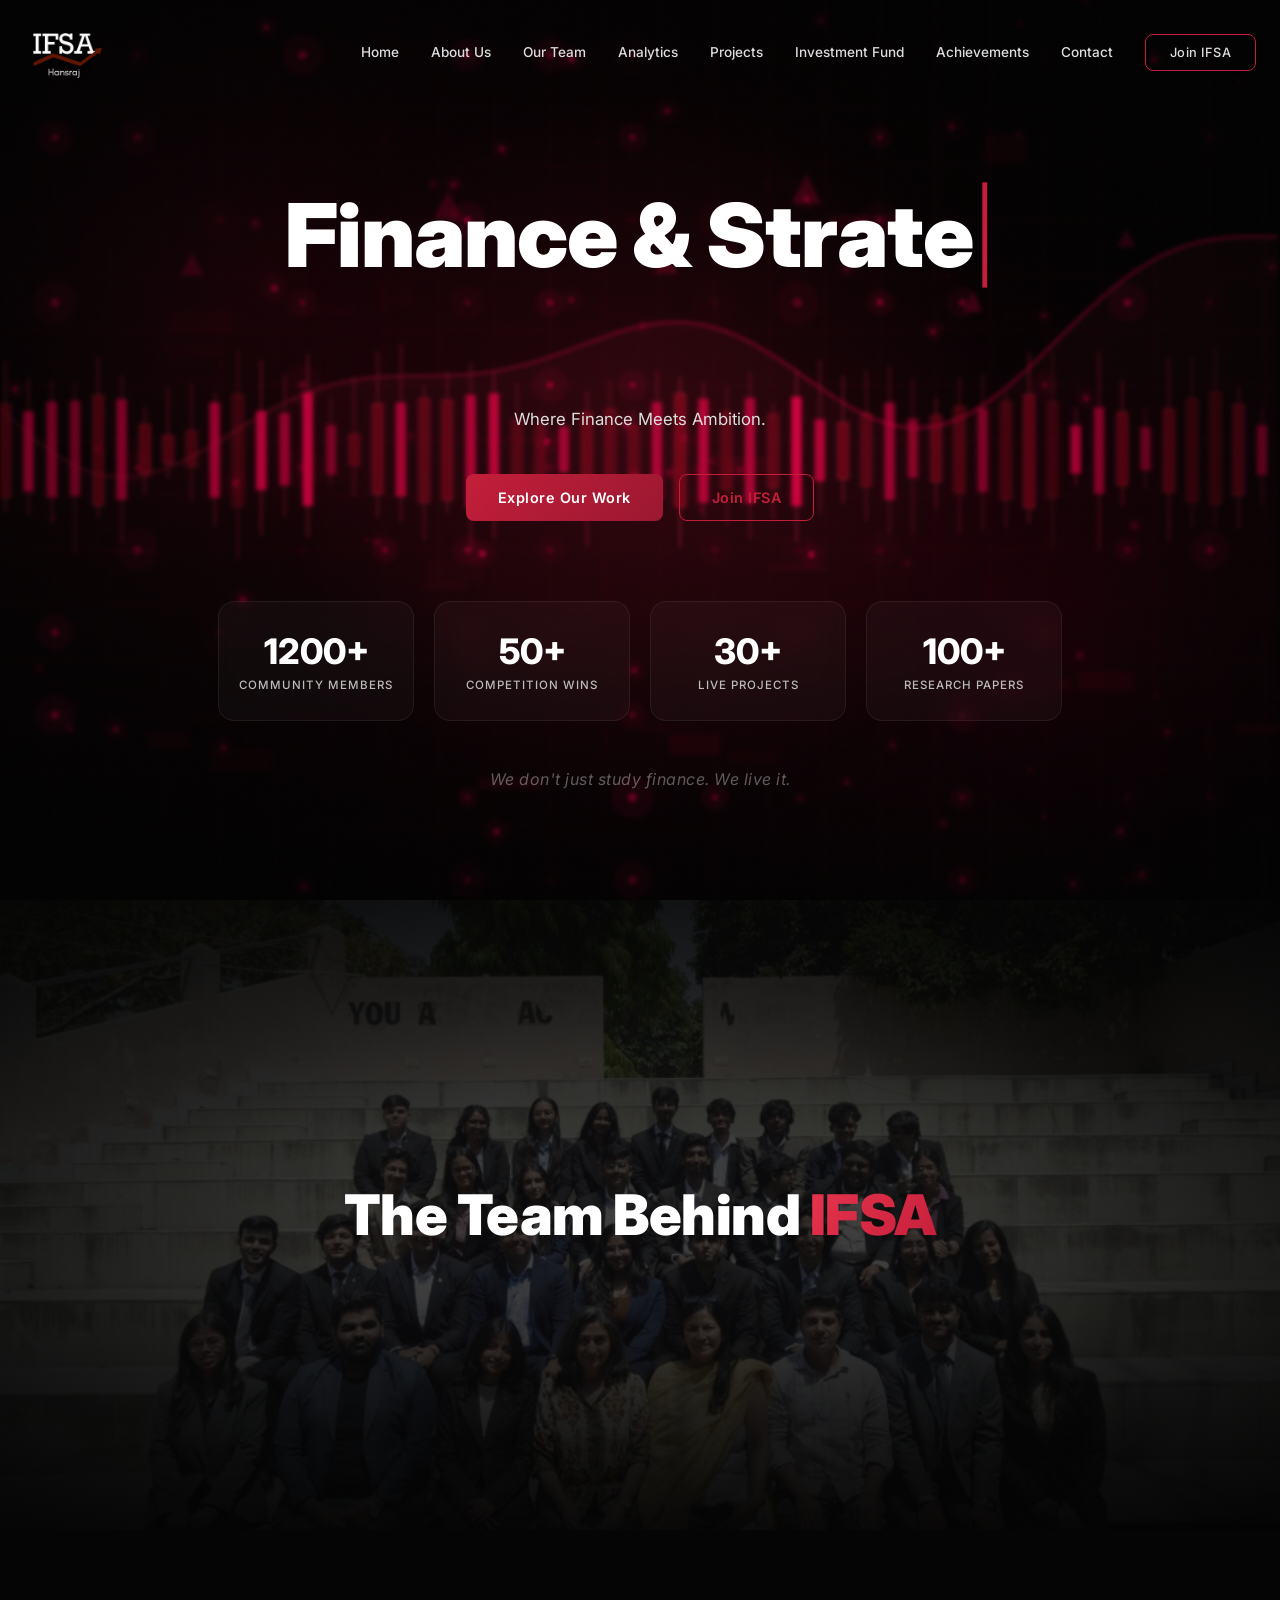
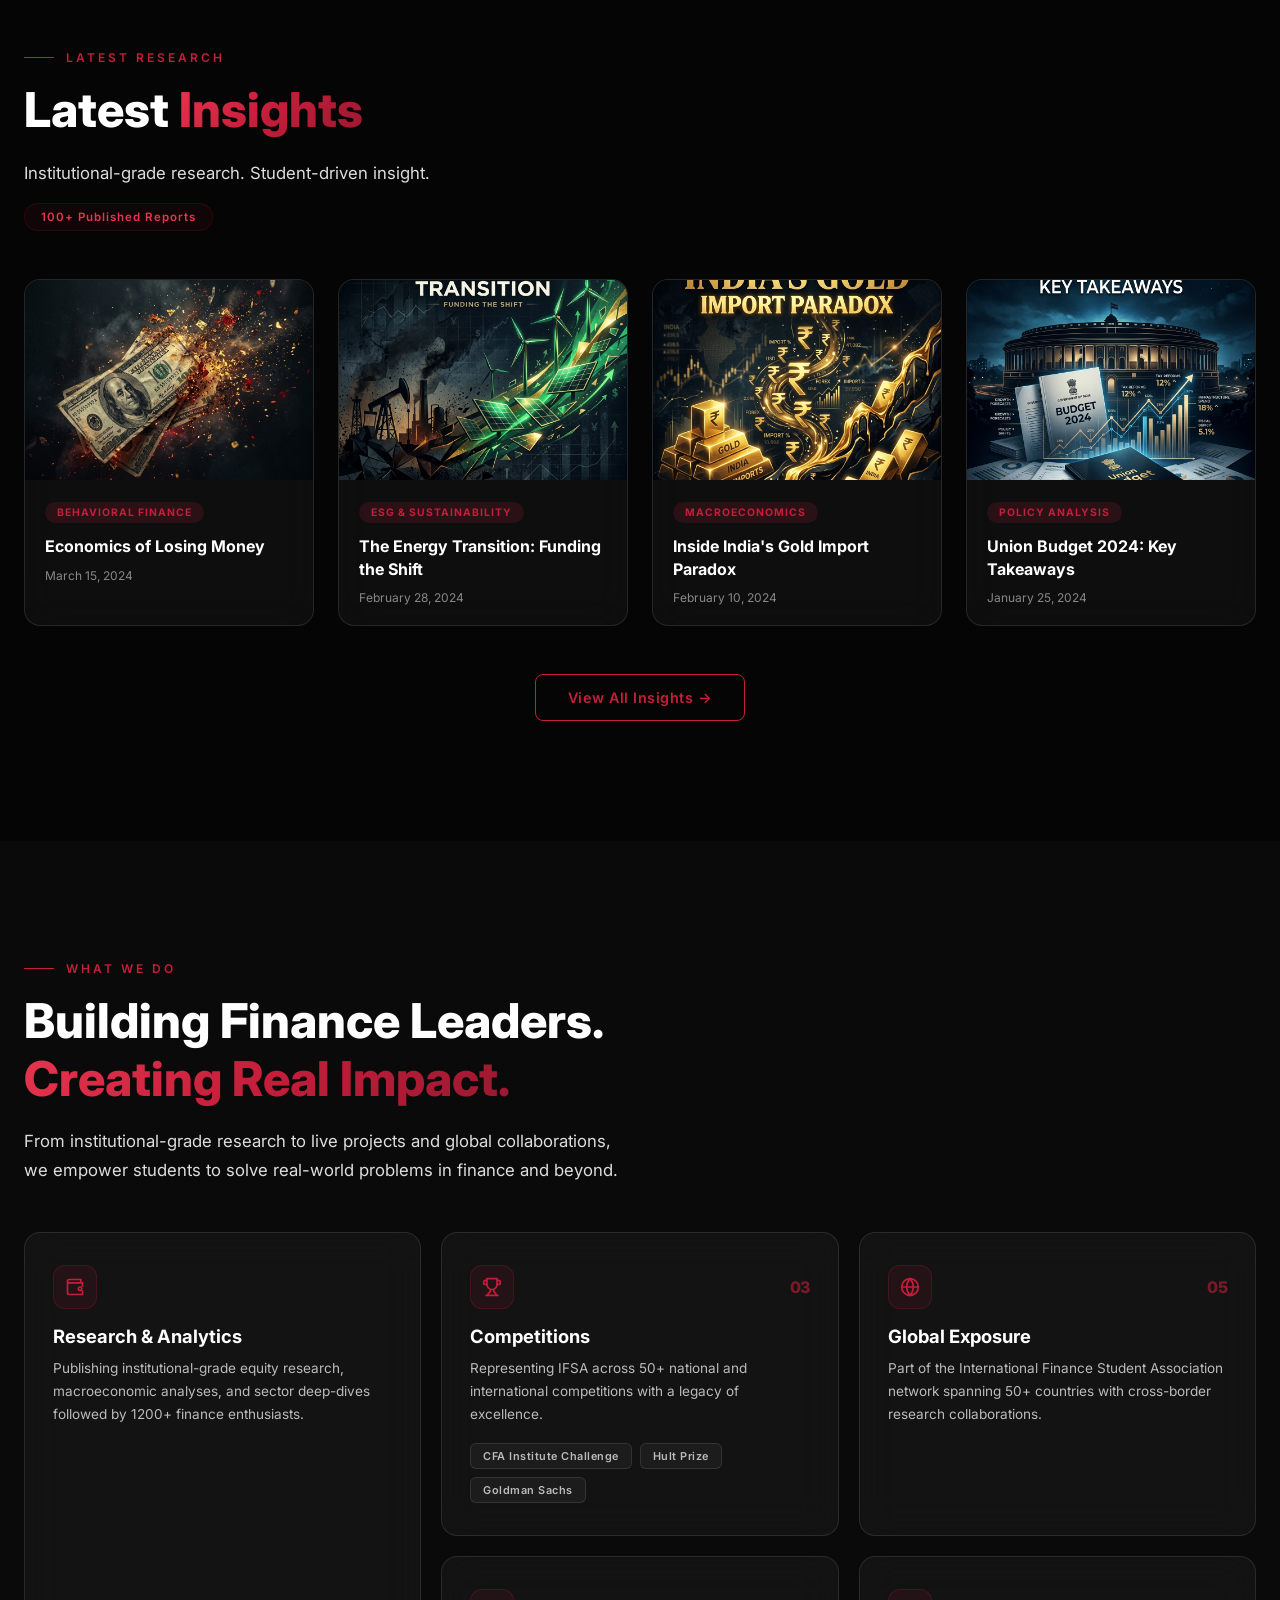
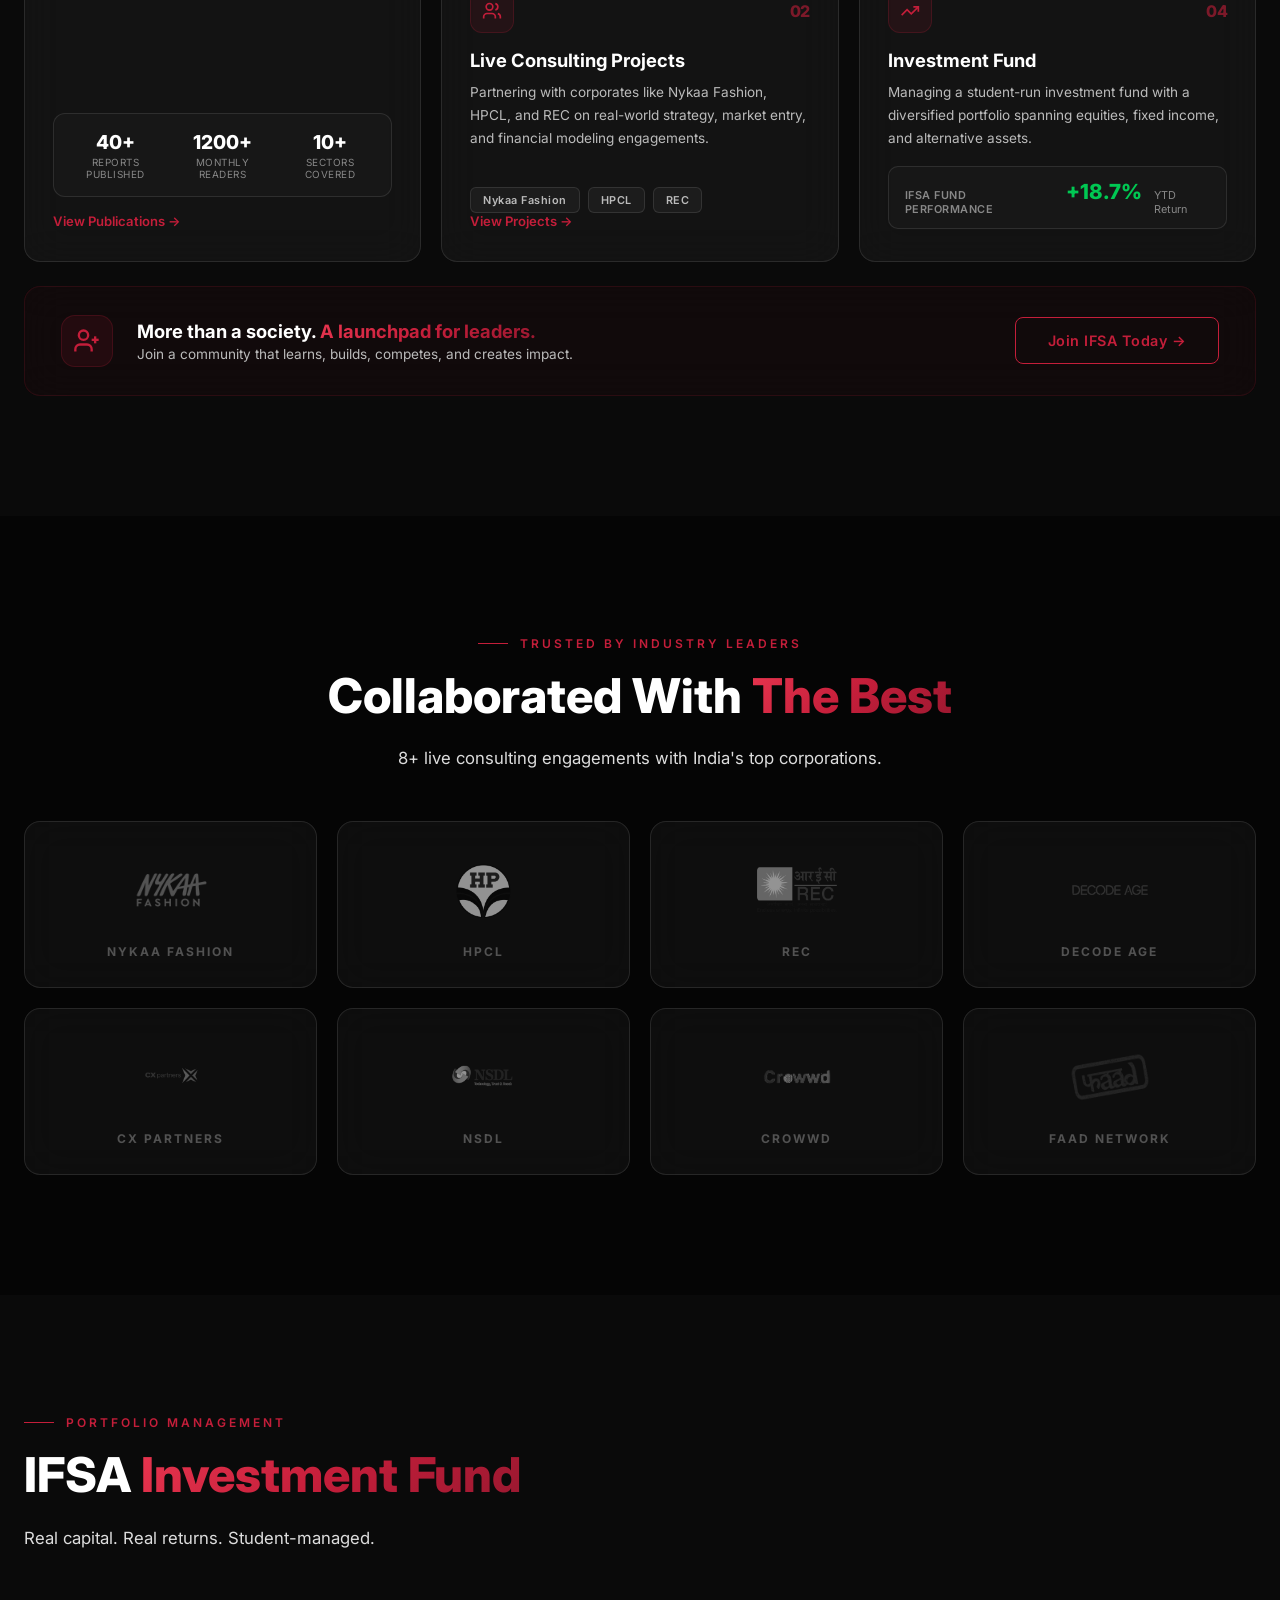
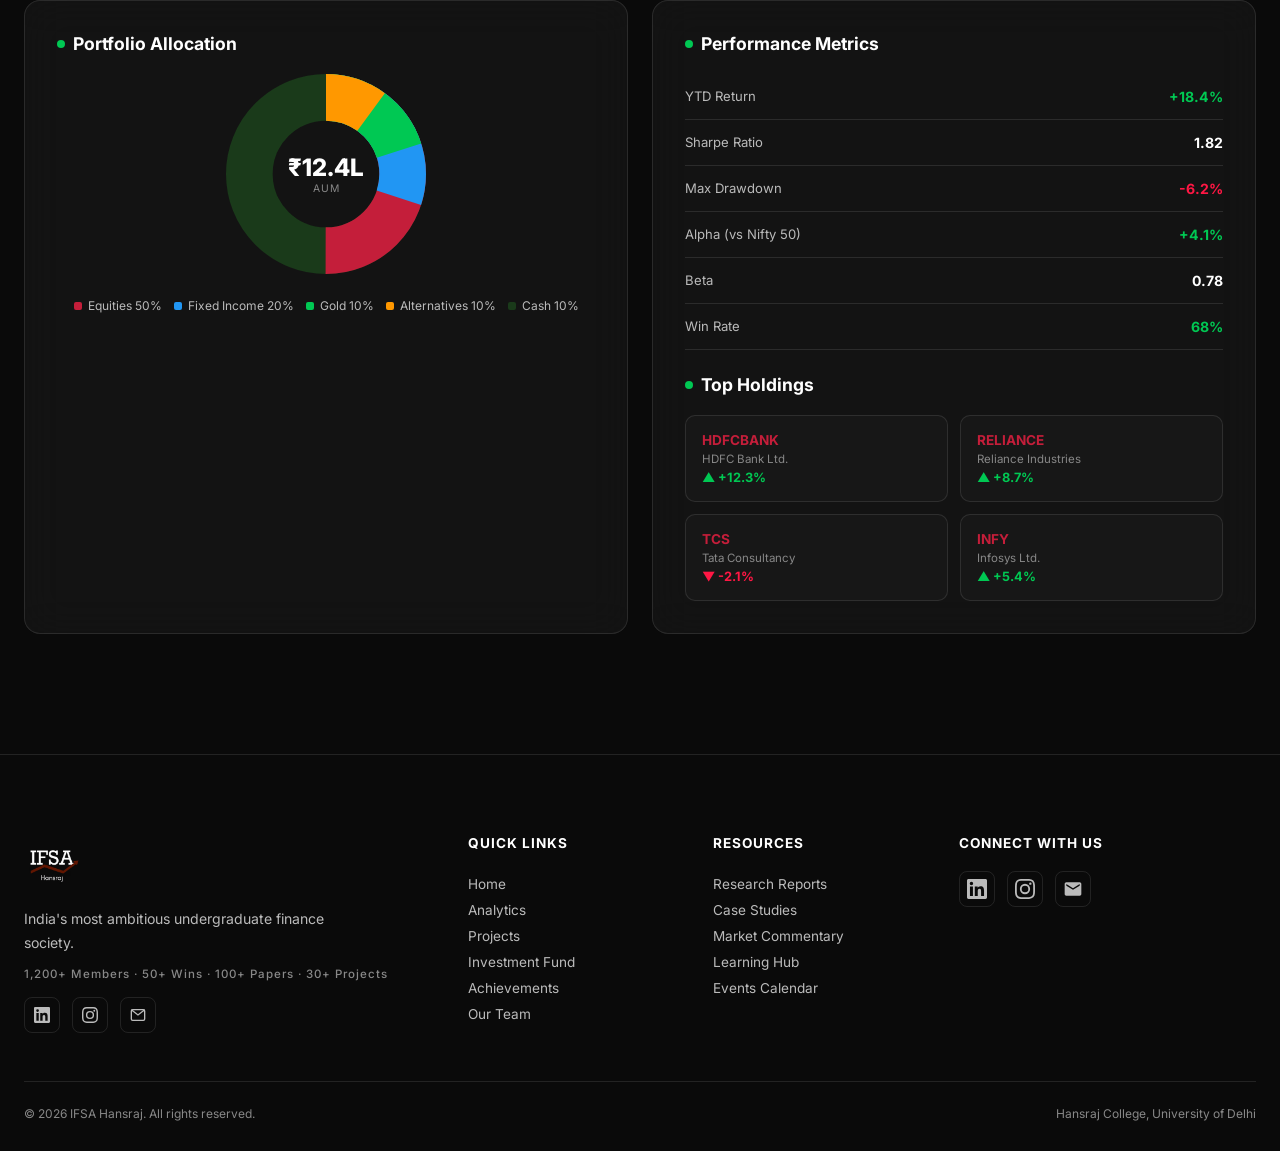
==== commit edcc80c5: "uploaded photoes" ====
--- a/index.html
+++ b/index.html
@@ -6,6 +6,7 @@
   <title>IFSA Hansraj — India's Premier Undergraduate Finance Society</title>
   <meta name="description" content="IFSA Hansraj is a student-run organization at Hansraj College driving impact through research, consulting, and capital markets. Join India's next generation of finance leaders.">
   <meta name="keywords" content="IFSA, Hansraj College, finance, consulting, research, capital markets, student organization">
+  <link rel="icon" type="image/png" href="images/ifsa-logo.png">
   <link rel="stylesheet" href="styles.css">
 </head>
 <body>
@@ -252,14 +253,14 @@
       <p class="section-subtitle" style="margin:0 auto;">8+ live consulting engagements with India's top corporations.</p>
     </div>
     <div class="clients-grid">
-      <div class="glass-card client-card fade-up stagger-1"><img src="images/logos/nykaa-fashion.png" alt="Nykaa Fashion" class="client-logo"><span>Nykaa Fashion</span></div>
-      <div class="glass-card client-card fade-up stagger-2"><img src="images/logos/hpcl.png" alt="HPCL" class="client-logo"><span>HPCL</span></div>
-      <div class="glass-card client-card fade-up stagger-3"><img src="images/logos/rec.png" alt="REC" class="client-logo"><span>REC</span></div>
-      <div class="glass-card client-card fade-up stagger-4"><img src="images/logos/decode-age.png" alt="Decode Age" class="client-logo"><span>Decode Age</span></div>
-      <div class="glass-card client-card fade-up stagger-5"><img src="images/logos/cx-partners.png" alt="CX Partners" class="client-logo"><span>CX Partners</span></div>
-      <div class="glass-card client-card fade-up stagger-6"><img src="images/logos/nsdl.png" alt="NSDL" class="client-logo"><span>NSDL</span></div>
-      <div class="glass-card client-card fade-up stagger-7"><img src="images/logos/crowwd.png" alt="Crowwd" class="client-logo"><span>Crowwd</span></div>
-      <div class="glass-card client-card fade-up stagger-8"><img src="images/logos/faad-network.png" alt="FAAD Network" class="client-logo"><span>FAAD Network</span></div>
+      <div class="glass-card client-card fade-up visible stagger-1"><img src="images/logos/nykaa-fashion.png" alt="Nykaa Fashion" class="client-logo"><span>Nykaa Fashion</span></div>
+      <div class="glass-card client-card fade-up visible stagger-2"><img src="images/logos/hpcl.png" alt="HPCL" class="client-logo"><span>HPCL</span></div>
+      <div class="glass-card client-card fade-up visible stagger-3"><img src="images/logos/rec.png" alt="REC" class="client-logo"><span>REC</span></div>
+      <div class="glass-card client-card fade-up visible stagger-4"><img src="images/logos/decode-age.png" alt="Decode Age" class="client-logo"><span>Decode Age</span></div>
+      <div class="glass-card client-card fade-up visible stagger-5"><img src="images/logos/cx-partners.png" alt="CX Partners" class="client-logo"><span>CX Partners</span></div>
+      <div class="glass-card client-card fade-up visible stagger-6"><img src="images/logos/nsdl.png" alt="NSDL" class="client-logo"><span>NSDL</span></div>
+      <div class="glass-card client-card fade-up visible stagger-7"><img src="images/logos/crowwd.png" alt="Crowwd" class="client-logo"><span>Crowwd</span></div>
+      <div class="glass-card client-card fade-up visible stagger-8"><img src="images/logos/faad-network.png" alt="FAAD Network" class="client-logo"><span>FAAD Network</span></div>
     </div>
   </div>
 </section>
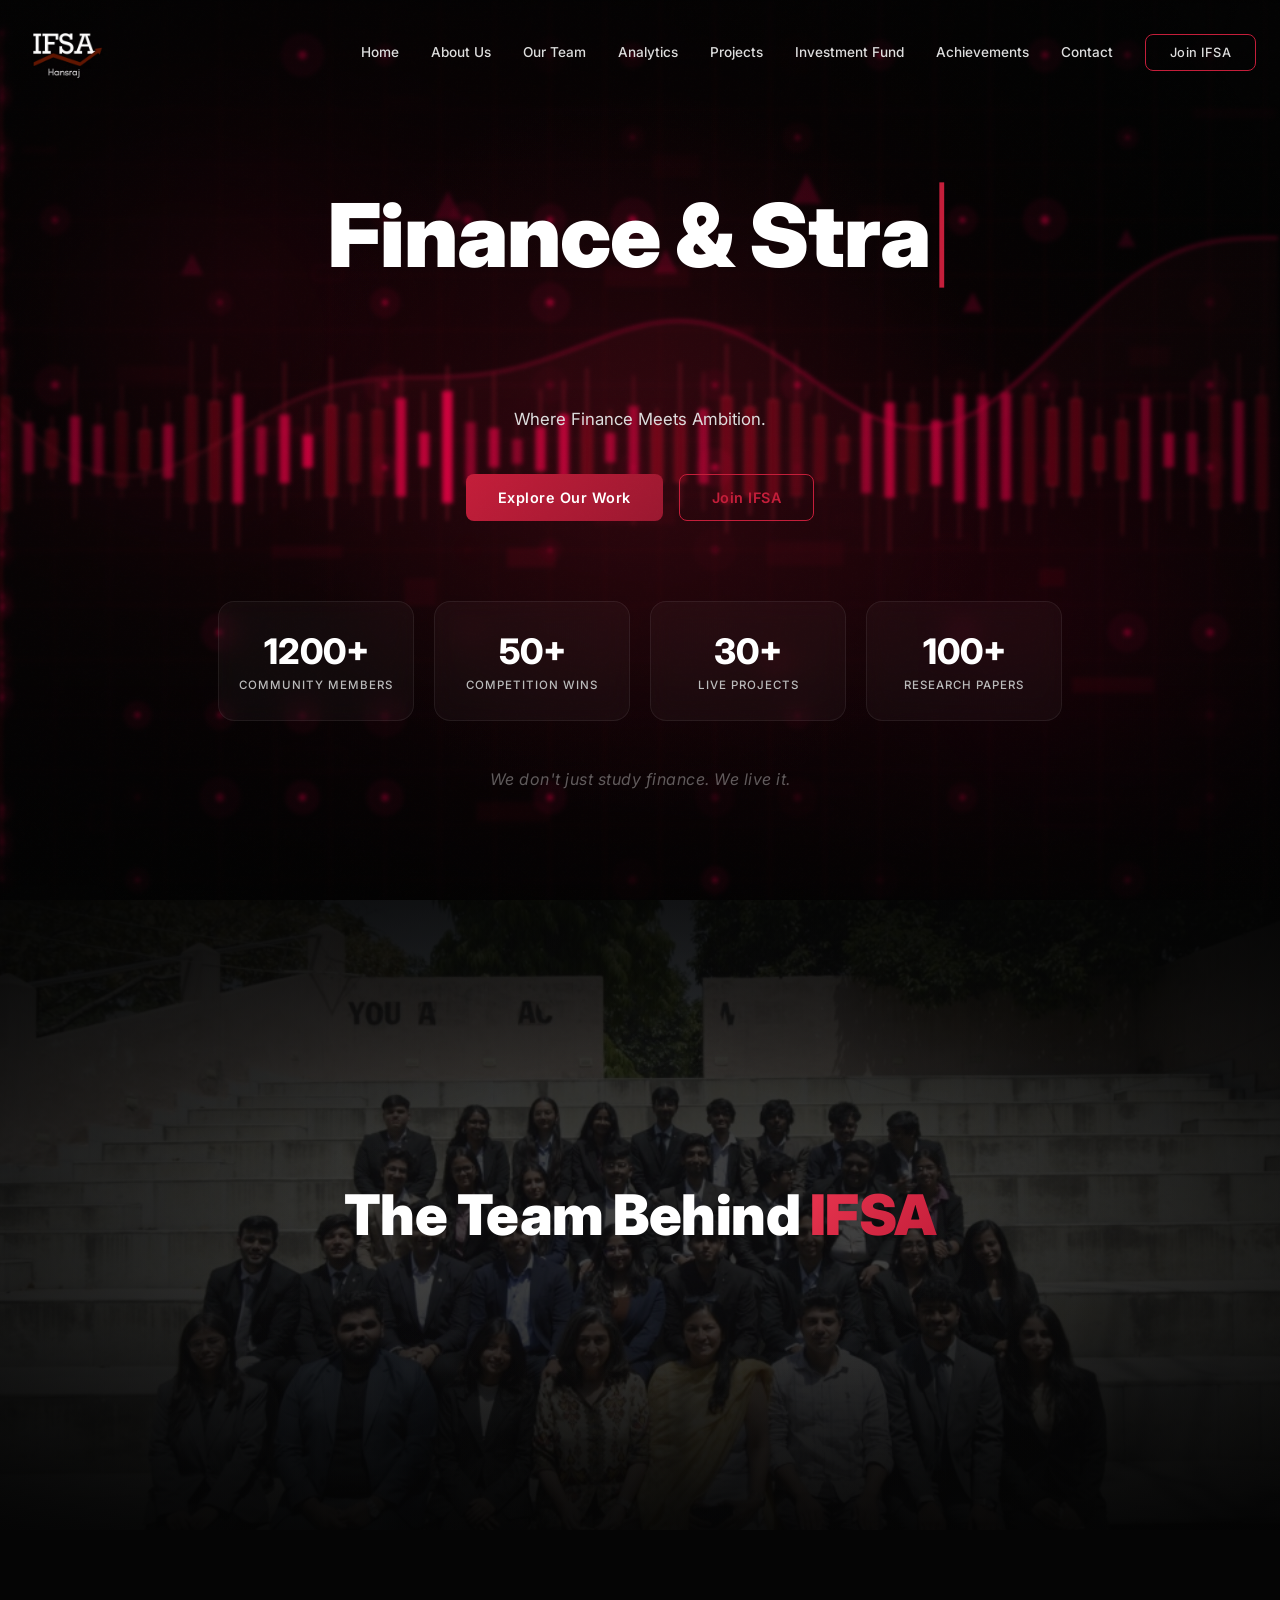
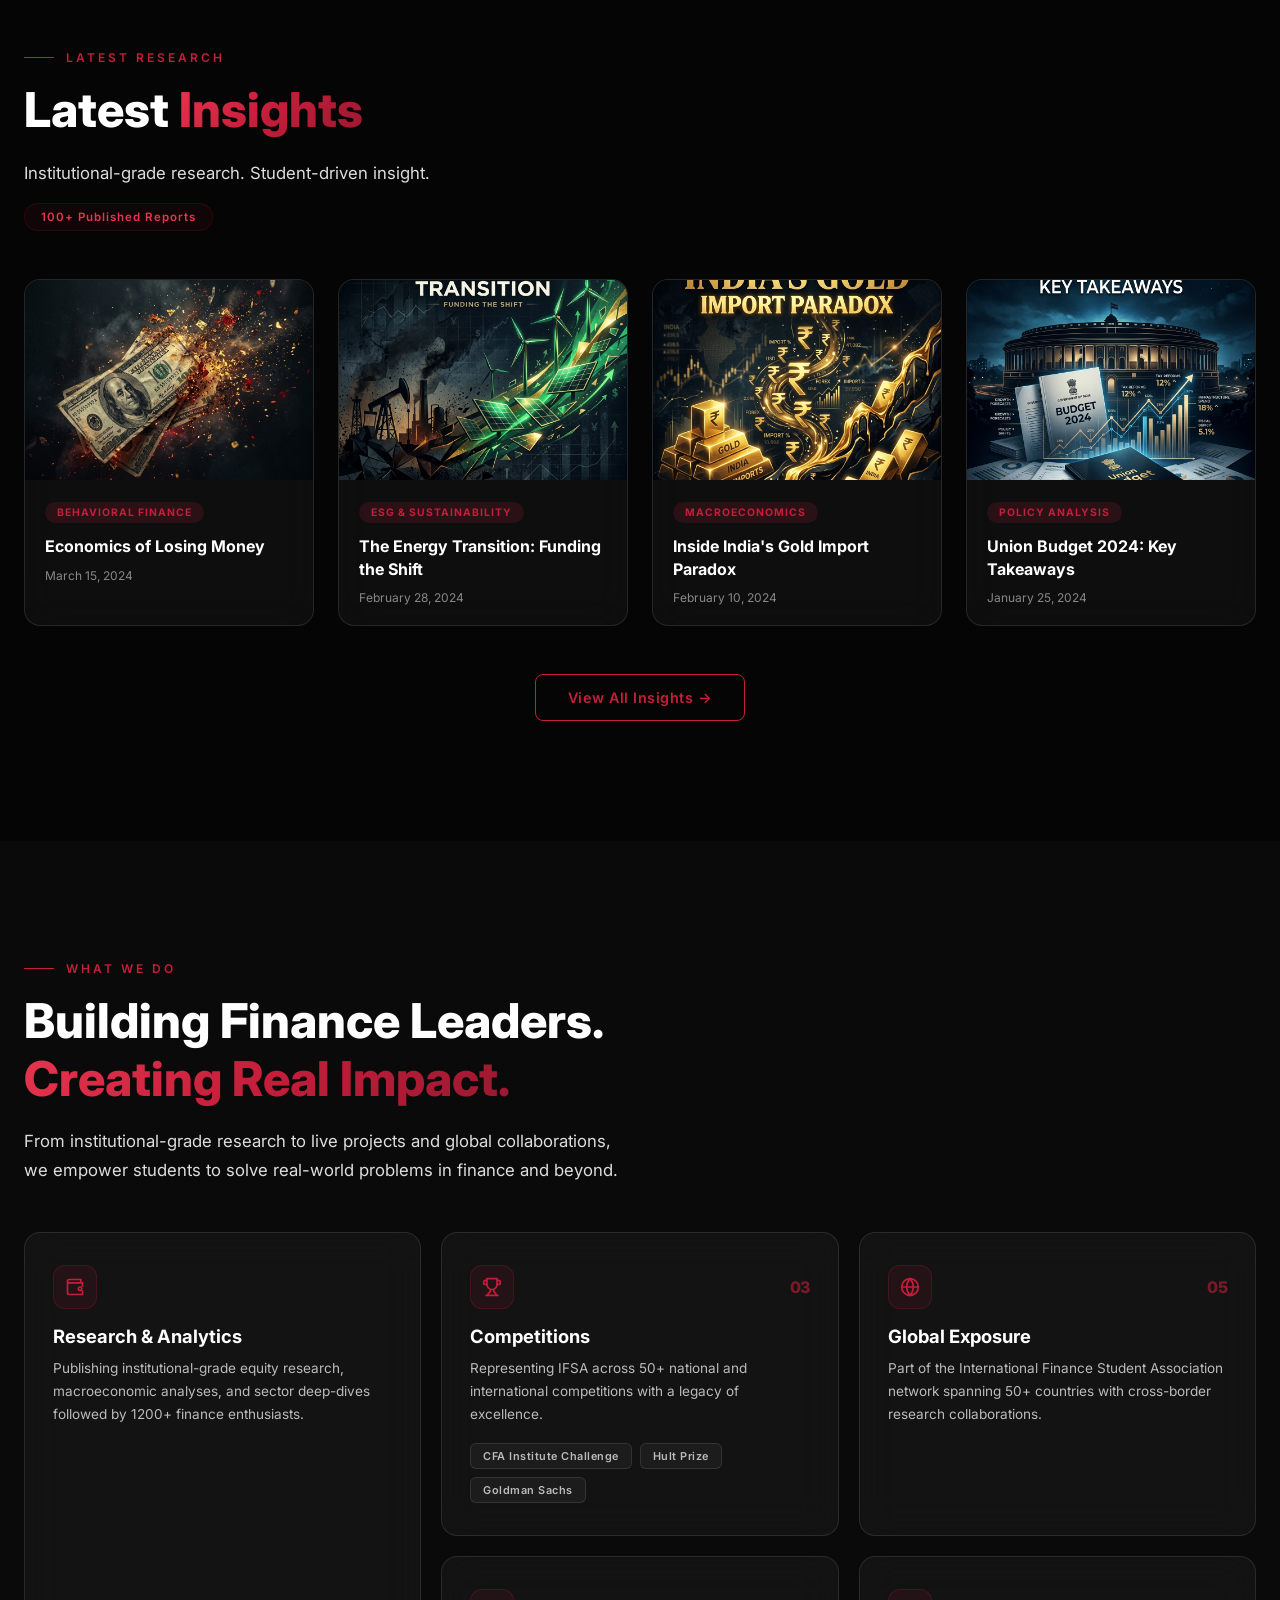
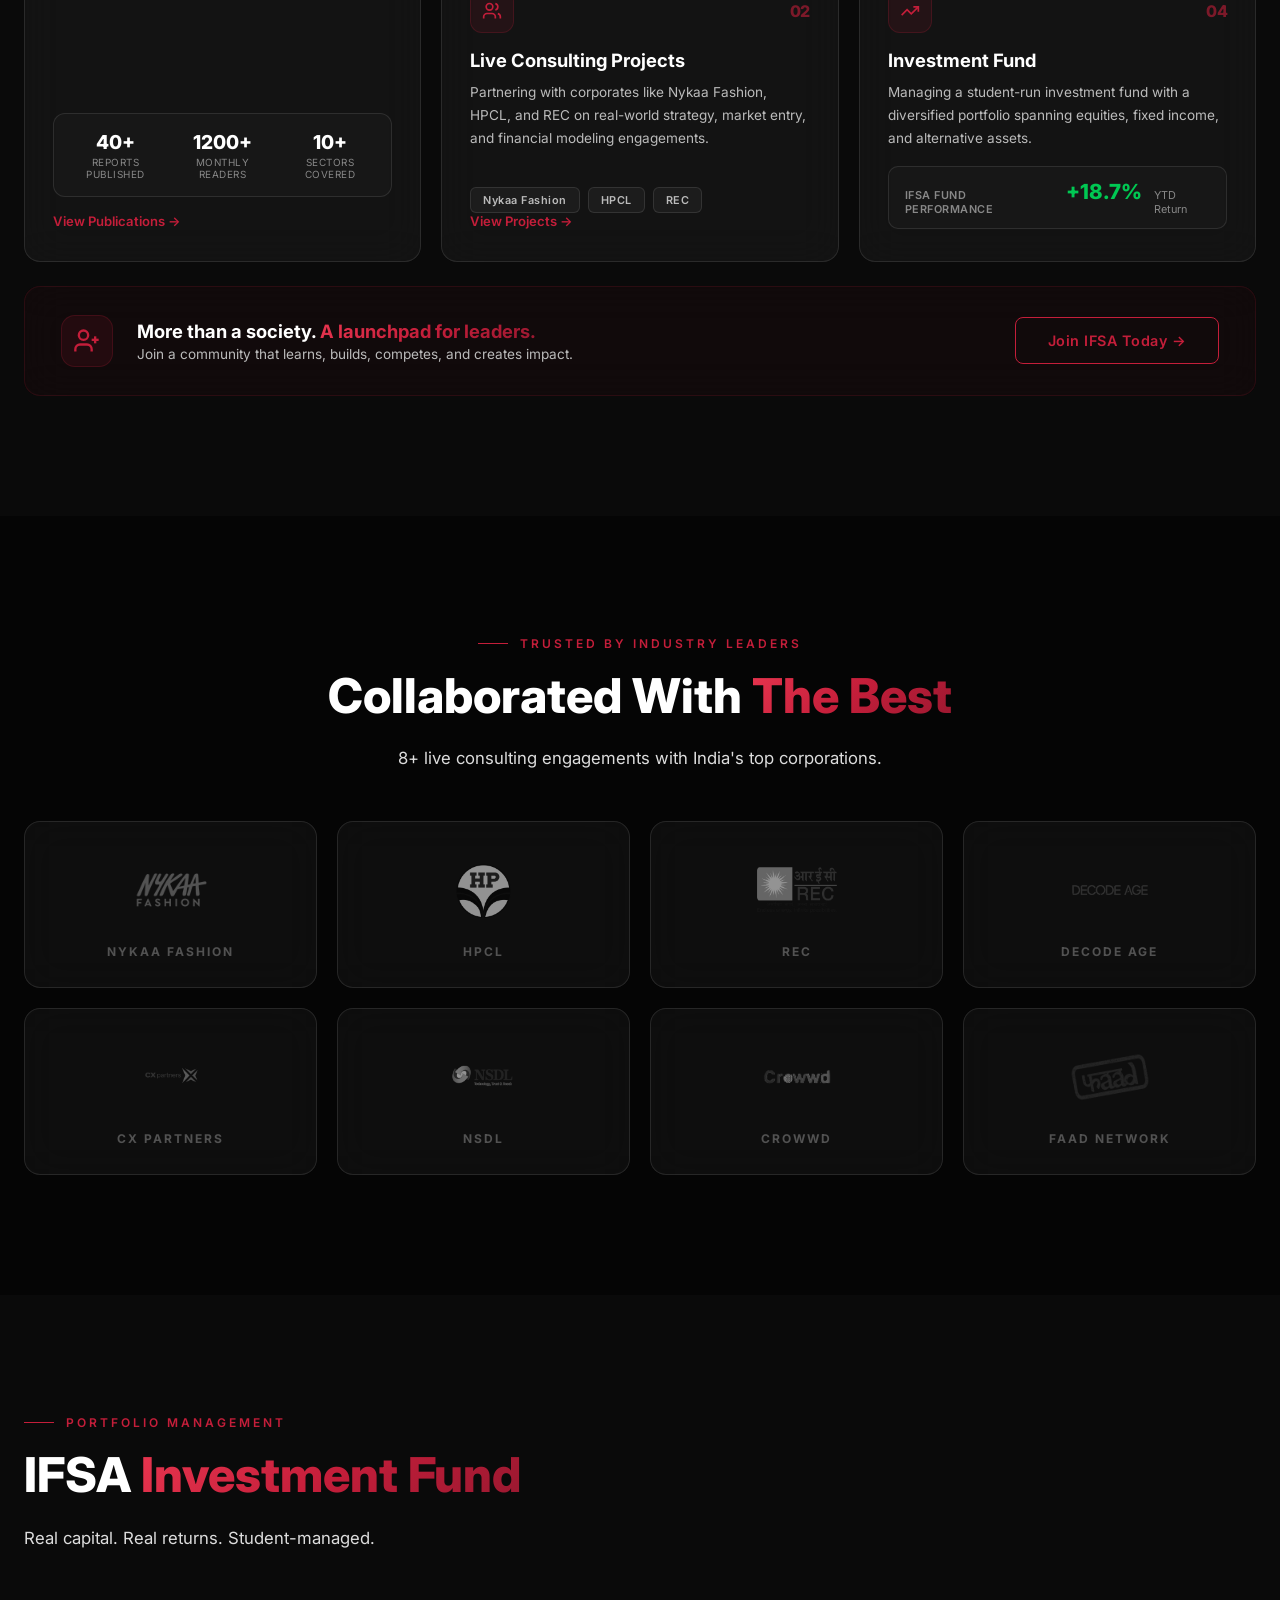
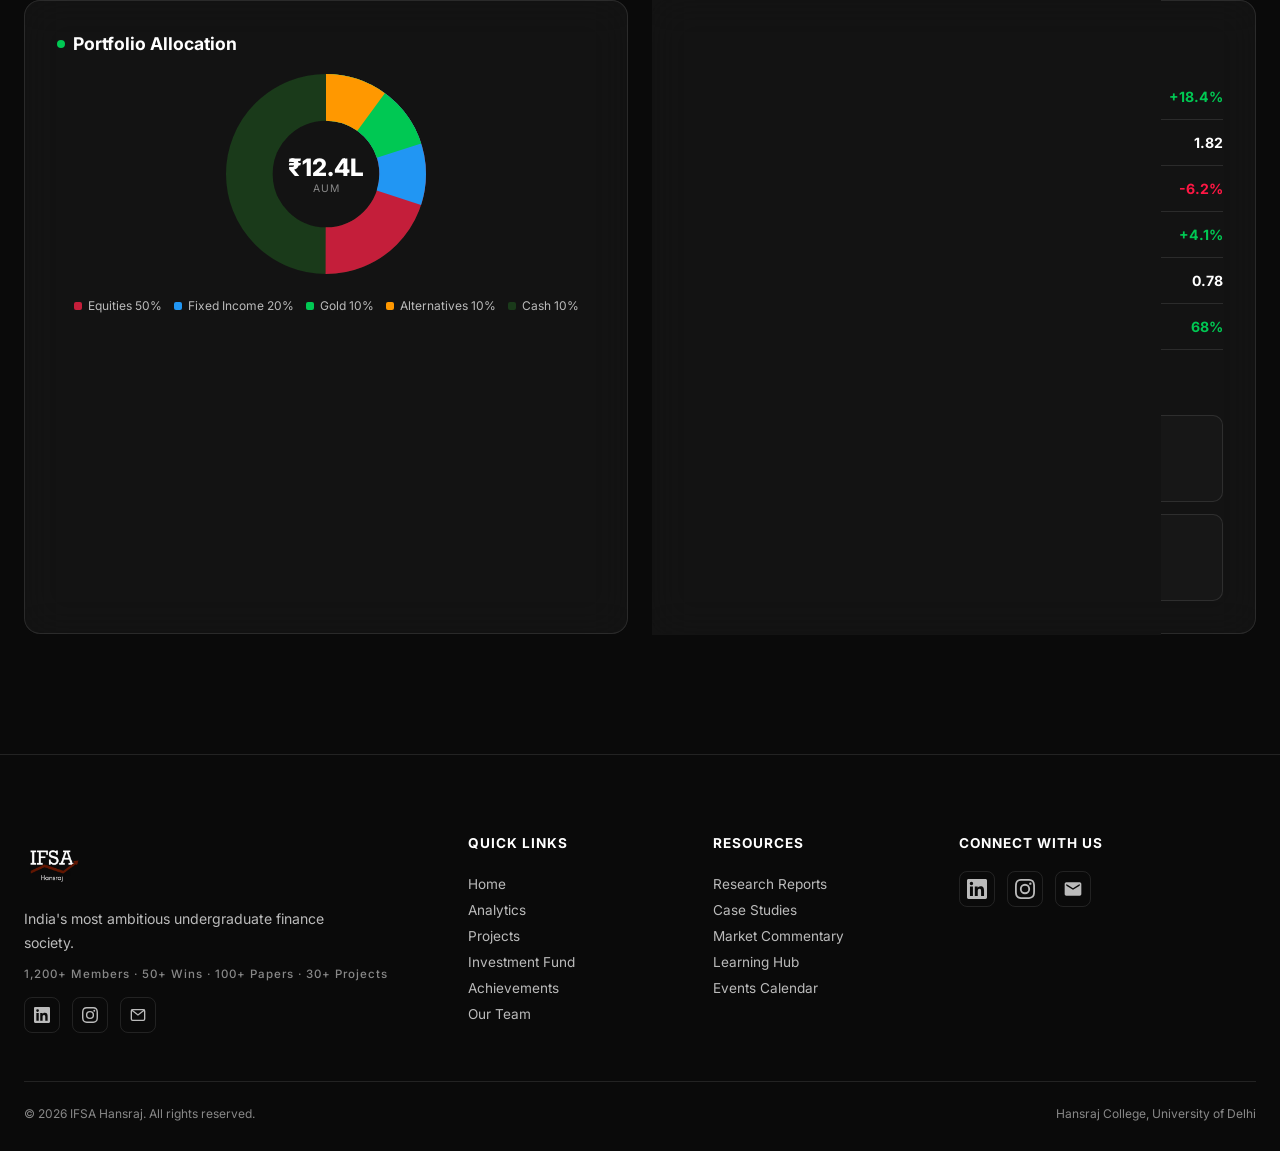
==== commit 1b0913a0: "fix: add cache-busting, reduce cache TTL, add favicon" ====
--- a/index.html
+++ b/index.html
@@ -7,7 +7,7 @@
   <meta name="description" content="IFSA Hansraj is a student-run organization at Hansraj College driving impact through research, consulting, and capital markets. Join India's next generation of finance leaders.">
   <meta name="keywords" content="IFSA, Hansraj College, finance, consulting, research, capital markets, student organization">
   <link rel="icon" type="image/png" href="images/ifsa-logo.png">
-  <link rel="stylesheet" href="styles.css">
+  <link rel="stylesheet" href="styles.css?v=2">
 </head>
 <body>
 
@@ -387,8 +387,8 @@
 <div class="scroll-progress" id="scrollProgress"></div>
 
 <!-- ========== JAVASCRIPT ========== -->
-<script src="content-loader.js"></script>
-<script src="app.js"></script>
+<script src="content-loader.js?v=2"></script>
+<script src="app.js?v=2"></script>
 
 </body>
 </html>
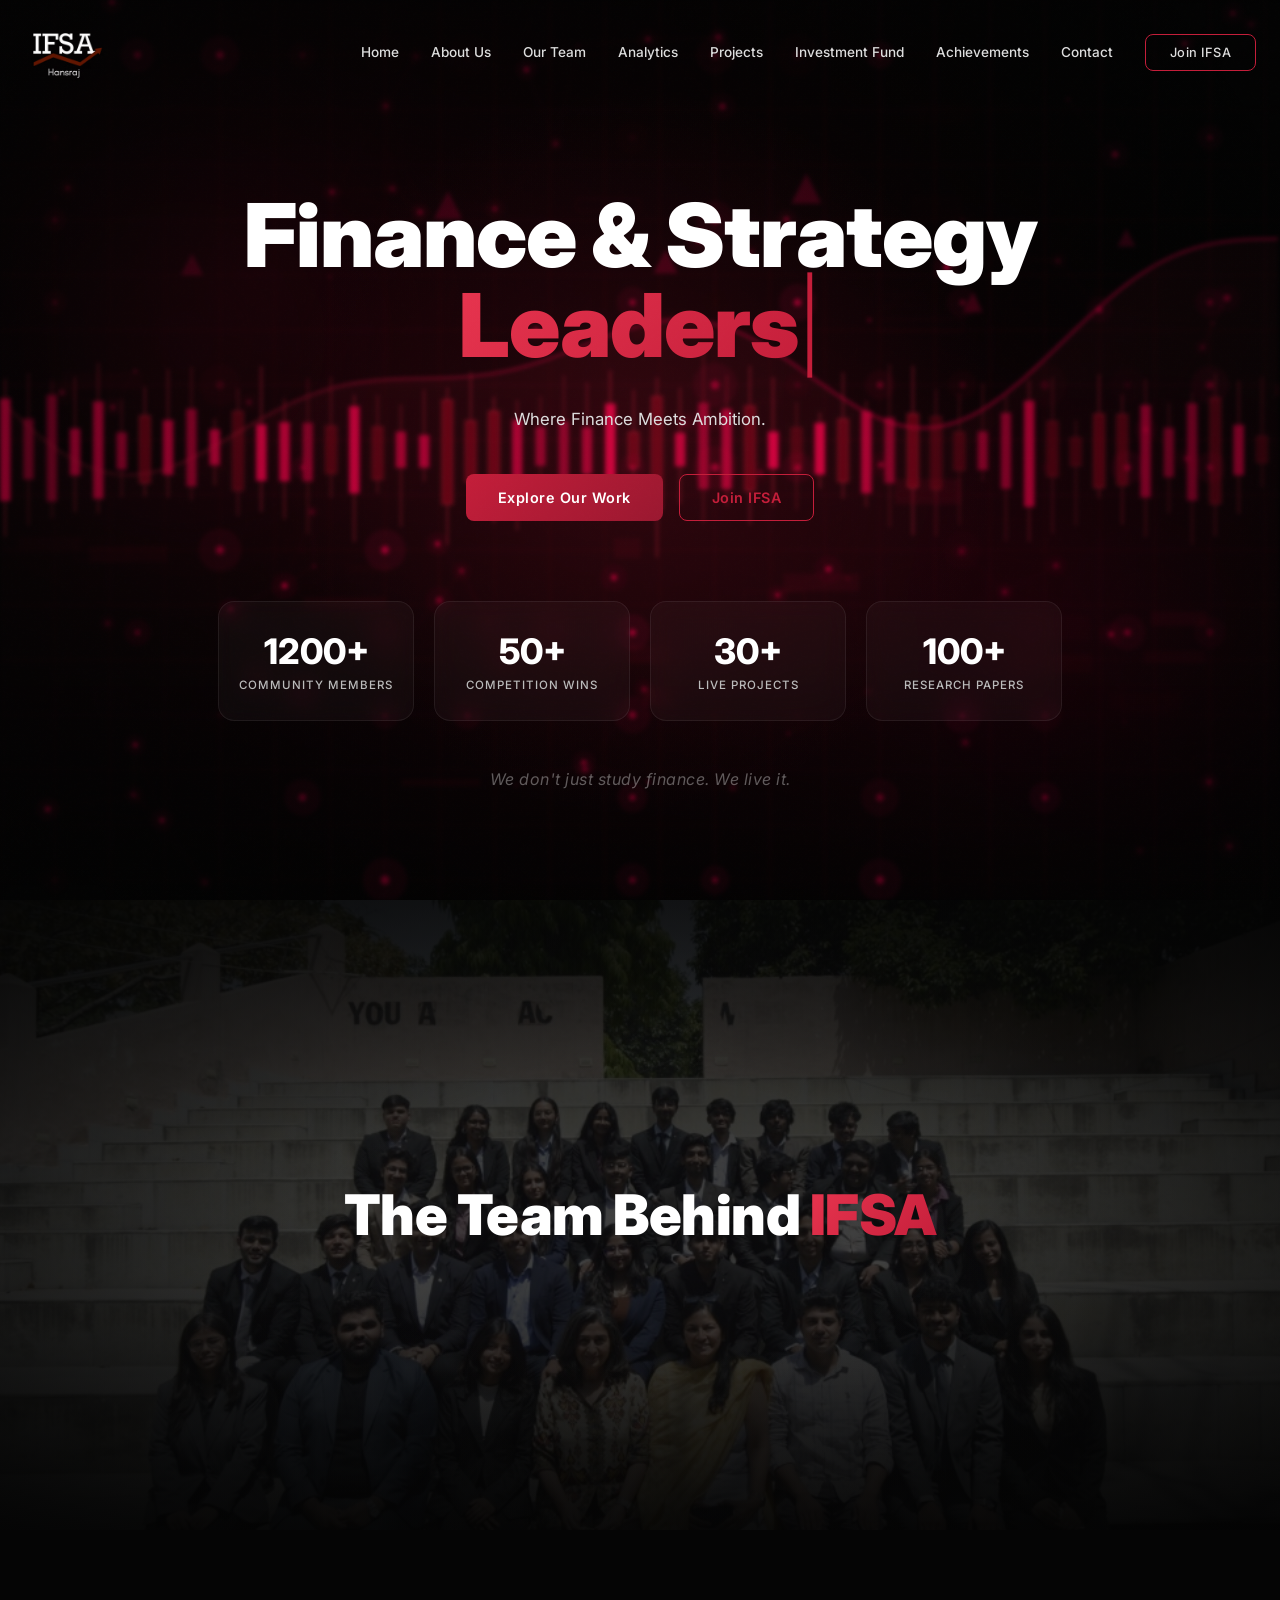
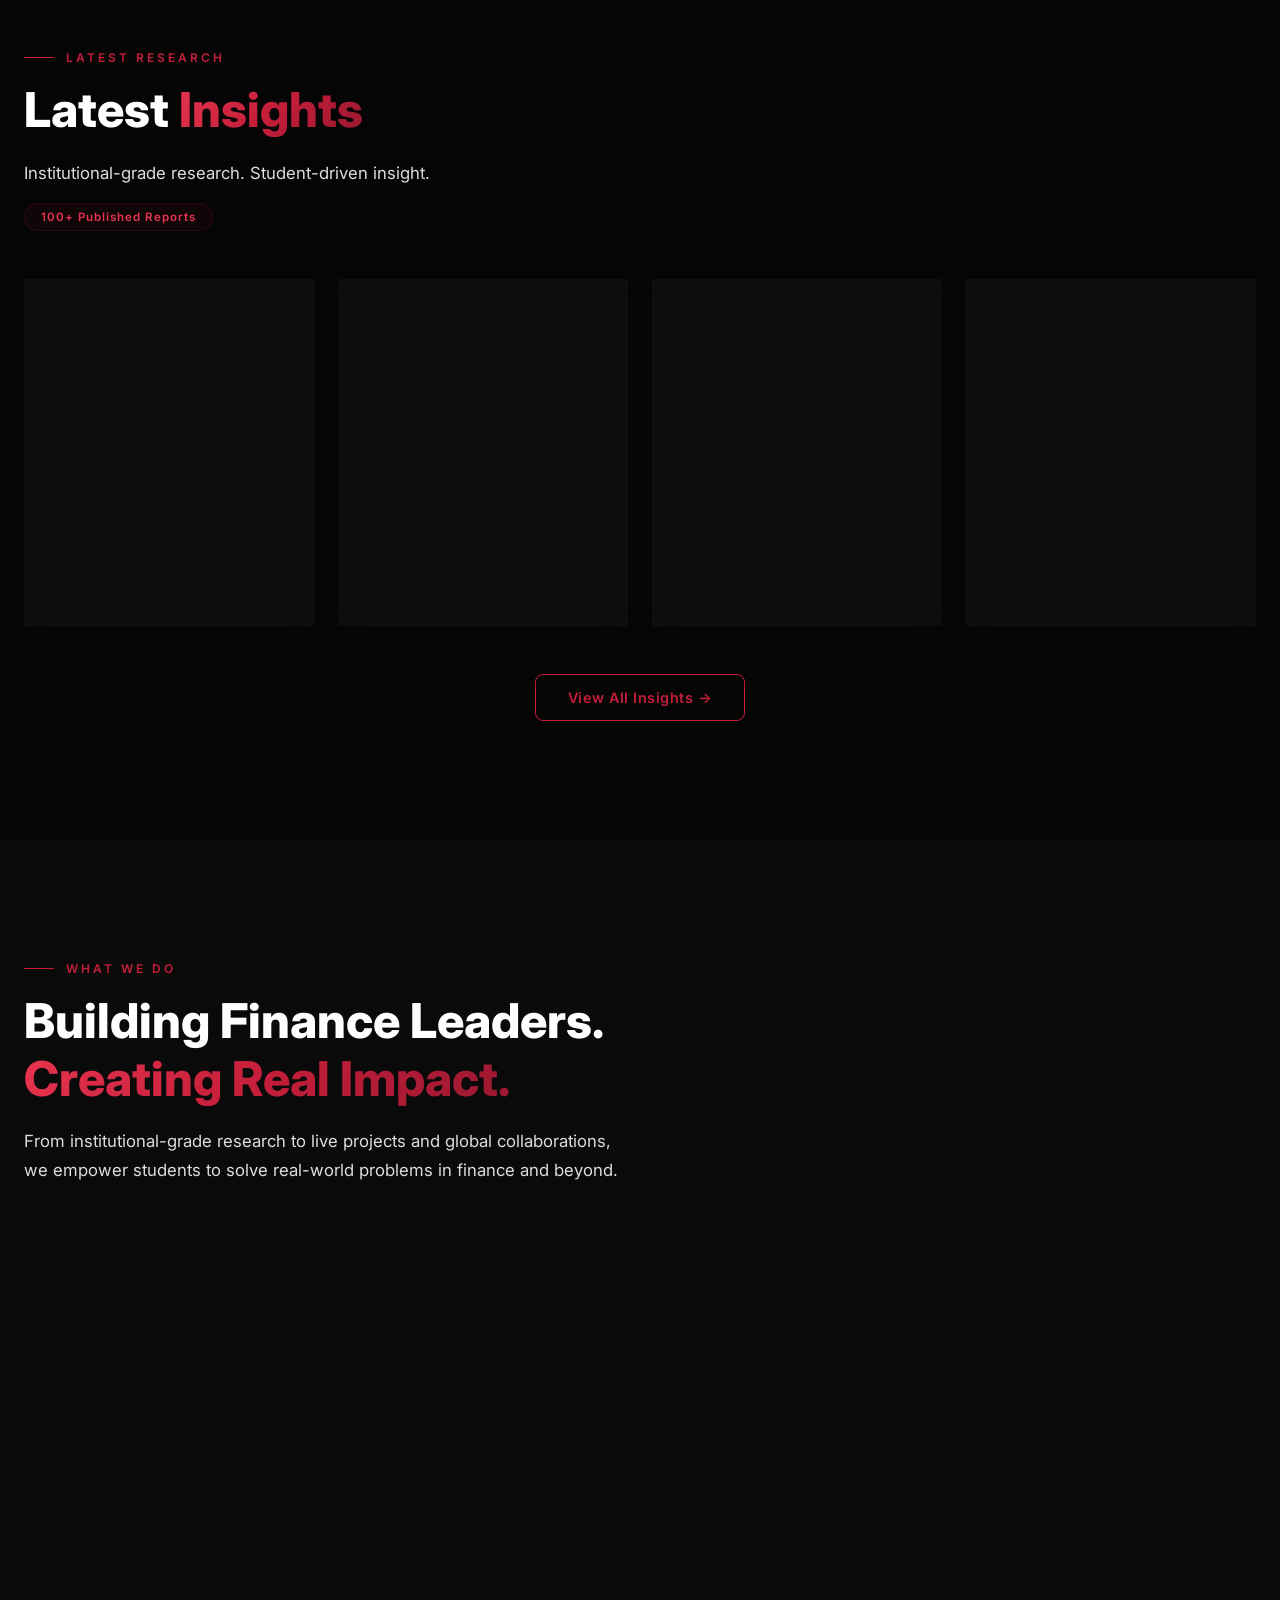
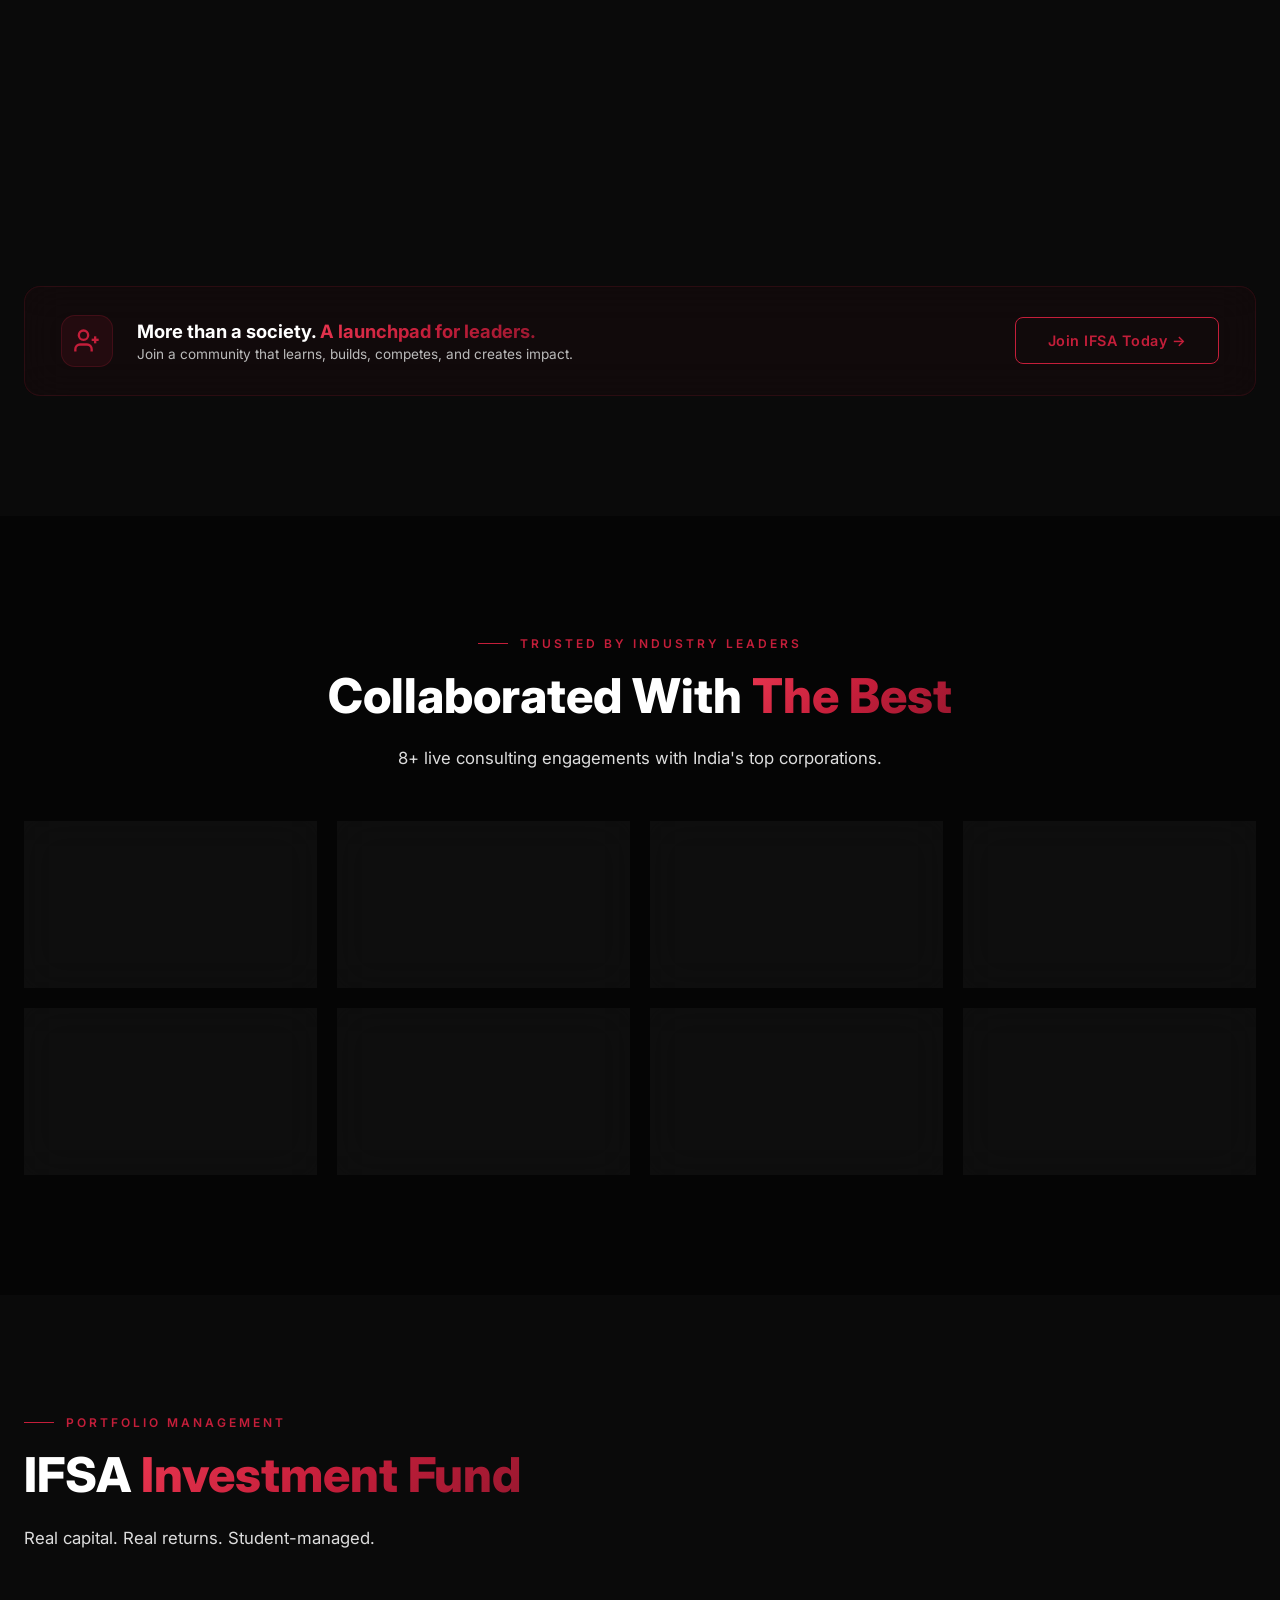
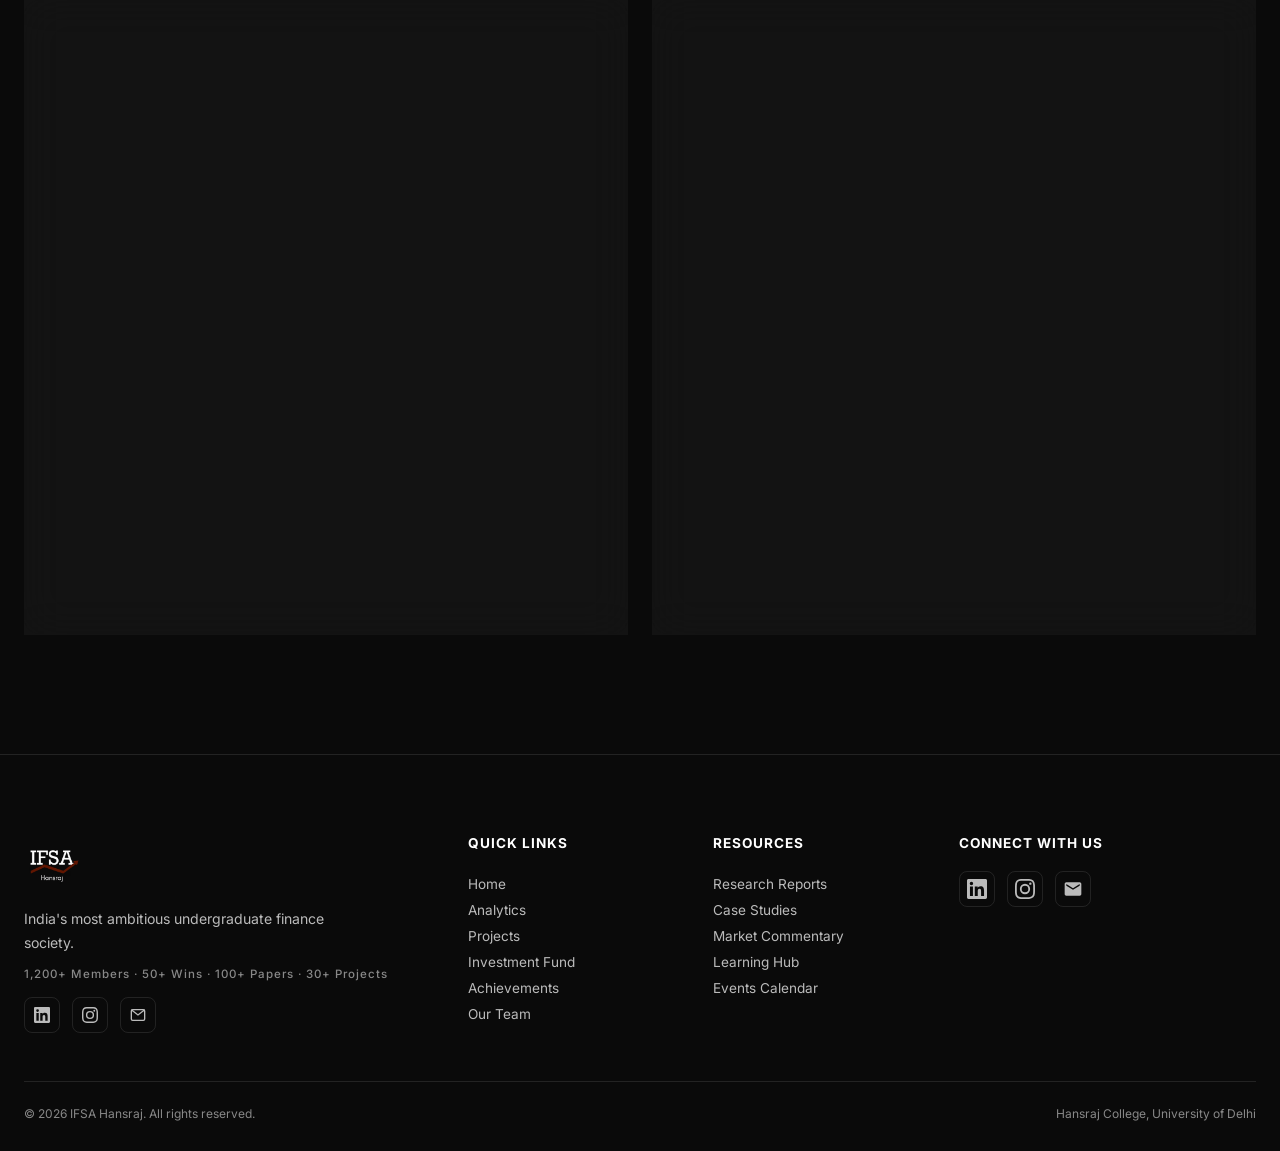
==== commit 29b1bfec: "fix: remove fade-up from clients section, reset team photos to initials, bump cache v3" ====
--- a/index.html
+++ b/index.html
@@ -7,7 +7,7 @@
   <meta name="description" content="IFSA Hansraj is a student-run organization at Hansraj College driving impact through research, consulting, and capital markets. Join India's next generation of finance leaders.">
   <meta name="keywords" content="IFSA, Hansraj College, finance, consulting, research, capital markets, student organization">
   <link rel="icon" type="image/png" href="images/ifsa-logo.png">
-  <link rel="stylesheet" href="styles.css?v=2">
+  <link rel="stylesheet" href="styles.css?v=3">
 </head>
 <body>
 
@@ -247,20 +247,20 @@
 <!-- ========== CLIENTS ========== -->
 <section class="section-padding" id="clients">
   <div class="container">
-    <div class="fade-up" style="text-align:center;">
+    <div style="text-align:center;">
       <div class="section-label" style="justify-content:center;">Trusted By Industry Leaders</div>
       <h2 class="section-title">Collaborated With <span class="gold-text">The Best</span></h2>
       <p class="section-subtitle" style="margin:0 auto;">8+ live consulting engagements with India's top corporations.</p>
     </div>
     <div class="clients-grid">
-      <div class="glass-card client-card fade-up visible stagger-1"><img src="images/logos/nykaa-fashion.png" alt="Nykaa Fashion" class="client-logo"><span>Nykaa Fashion</span></div>
-      <div class="glass-card client-card fade-up visible stagger-2"><img src="images/logos/hpcl.png" alt="HPCL" class="client-logo"><span>HPCL</span></div>
-      <div class="glass-card client-card fade-up visible stagger-3"><img src="images/logos/rec.png" alt="REC" class="client-logo"><span>REC</span></div>
-      <div class="glass-card client-card fade-up visible stagger-4"><img src="images/logos/decode-age.png" alt="Decode Age" class="client-logo"><span>Decode Age</span></div>
-      <div class="glass-card client-card fade-up visible stagger-5"><img src="images/logos/cx-partners.png" alt="CX Partners" class="client-logo"><span>CX Partners</span></div>
-      <div class="glass-card client-card fade-up visible stagger-6"><img src="images/logos/nsdl.png" alt="NSDL" class="client-logo"><span>NSDL</span></div>
-      <div class="glass-card client-card fade-up visible stagger-7"><img src="images/logos/crowwd.png" alt="Crowwd" class="client-logo"><span>Crowwd</span></div>
-      <div class="glass-card client-card fade-up visible stagger-8"><img src="images/logos/faad-network.png" alt="FAAD Network" class="client-logo"><span>FAAD Network</span></div>
+      <div class="glass-card client-card"><img src="images/logos/nykaa-fashion.png" alt="Nykaa Fashion" class="client-logo"><span>Nykaa Fashion</span></div>
+      <div class="glass-card client-card"><img src="images/logos/hpcl.png" alt="HPCL" class="client-logo"><span>HPCL</span></div>
+      <div class="glass-card client-card"><img src="images/logos/rec.png" alt="REC" class="client-logo"><span>REC</span></div>
+      <div class="glass-card client-card"><img src="images/logos/decode-age.png" alt="Decode Age" class="client-logo"><span>Decode Age</span></div>
+      <div class="glass-card client-card"><img src="images/logos/cx-partners.png" alt="CX Partners" class="client-logo"><span>CX Partners</span></div>
+      <div class="glass-card client-card"><img src="images/logos/nsdl.png" alt="NSDL" class="client-logo"><span>NSDL</span></div>
+      <div class="glass-card client-card"><img src="images/logos/crowwd.png" alt="Crowwd" class="client-logo"><span>Crowwd</span></div>
+      <div class="glass-card client-card"><img src="images/logos/faad-network.png" alt="FAAD Network" class="client-logo"><span>FAAD Network</span></div>
     </div>
   </div>
 </section>
@@ -387,8 +387,8 @@
 <div class="scroll-progress" id="scrollProgress"></div>
 
 <!-- ========== JAVASCRIPT ========== -->
-<script src="content-loader.js?v=2"></script>
-<script src="app.js?v=2"></script>
+<script src="content-loader.js?v=3"></script>
+<script src="app.js?v=3"></script>
 
 </body>
 </html>
